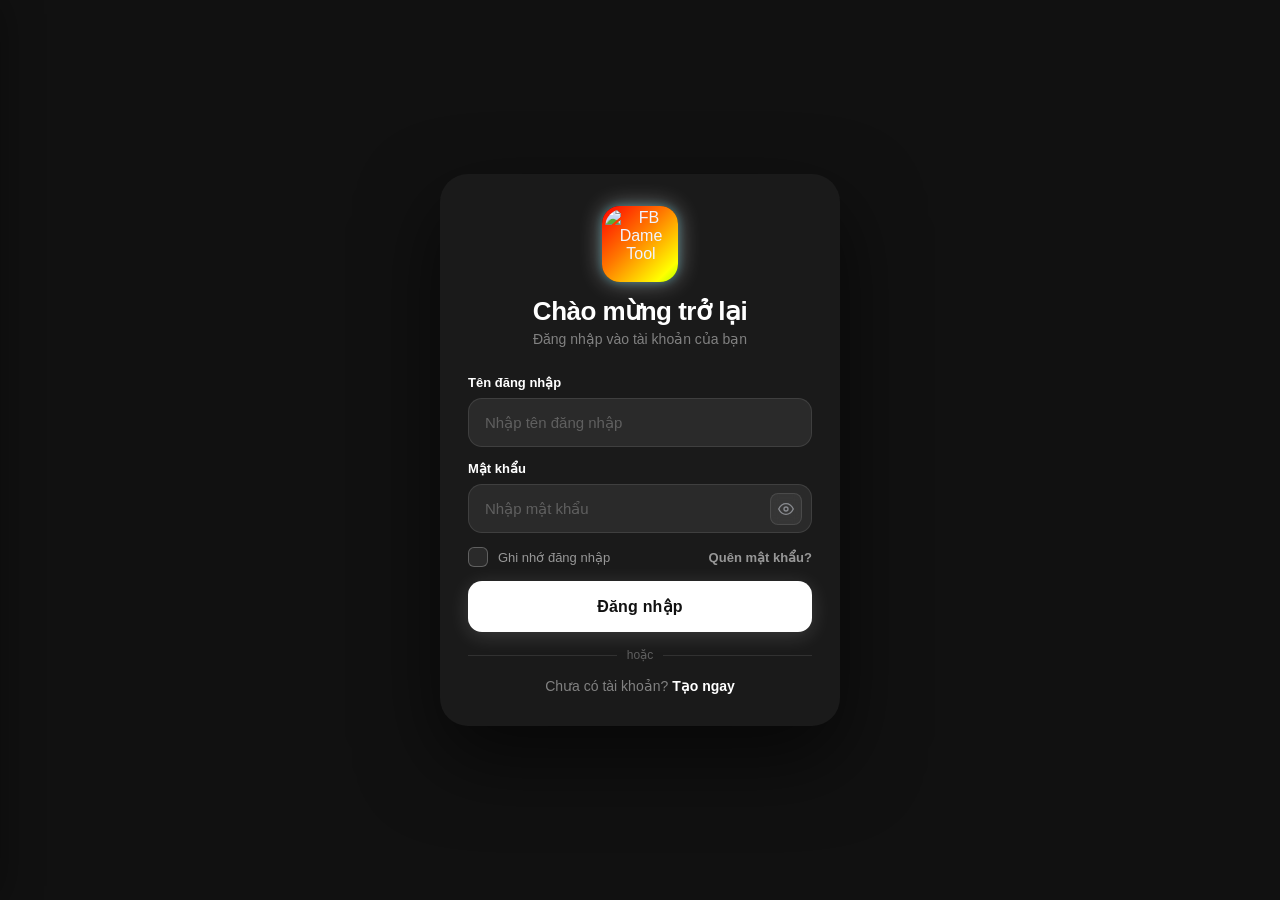
==== static/index.html @ 8d00e2e2 "Add files via upload" ====
<!DOCTYPE html>
<html lang="vi" data-theme="dark">
<head>
<meta charset="UTF-8">
<meta name="viewport" content="width=device-width, initial-scale=1.0, maximum-scale=5.0, user-scalable=yes">
<title>FB Dame Tool — Dịch Vụ Báo Cáo Facebook Tự Động 24/7</title>
<meta property="og:type" content="website">
<meta property="og:site_name" content="Dzi Meo Meo · IT Automation">
<meta property="og:title" content="FB Dame Tool — Dịch Vụ Báo Cáo Facebook Tự Động 24/7">
<meta property="og:description" content="⚡ Hệ thống báo cáo Facebook tự động 24/7 · Cung cấp máy ảo Windows, PC ảo, Phone ảo để dame tự động · Tốc độ cao, ổn định · Dev: Nguyễn Hoàng Khánh Nam (Dzi Meo Meo) · 2026">
<meta property="og:image" content="https://i.imgur.com/1qYFul7.jpeg">
<meta property="og:image:width" content="1200">
<meta property="og:image:height" content="630">
<meta property="og:url" content="https://dzimeomeo.onrender.com">
<meta name="twitter:card" content="summary_large_image">
<meta name="twitter:title" content="FB Dame Tool — Dịch Vụ Báo Cáo Facebook Tự Động 24/7">
<meta name="twitter:description" content="⚡ Báo cáo Facebook tự động 24/7 · Máy ảo Windows, PC ảo, Phone ảo · Dev: Dzi Meo Meo · 2026">
<meta name="twitter:image" content="https://i.imgur.com/1qYFul7.jpeg">
<meta name="description" content="⚡ Hệ thống báo cáo Facebook tự động 24/7 · Cung cấp máy ảo Windows, PC ảo, Phone ảo để dame tự động · Tốc độ cao, ổn định · Dev: Nguyễn Hoàng Khánh Nam (Dzi Meo Meo) · 2026">
<meta name="keywords" content="FB Dame Tool, báo cáo Facebook, dame acc, tool dame, Dzi Meo Meo, máy ảo Windows, PC ảo, phone ảo, VPS dame Facebook">
<meta name="author" content="Nguyễn Hoàng Khánh Nam (Dzi Meo Meo)">
<link rel="icon" href="https://i.imgur.com/1qYFul7.jpeg" type="image/jpeg">
<link rel="stylesheet" href="/static/style.css?v=18">
<script>
// Anti-flash: ẩn auth ngay nếu có token
(function(){
  var rm = localStorage.getItem('zct_remember')==='1';
  var tok = rm ? localStorage.getItem('zct_token') : sessionStorage.getItem('zct_token');
  if(tok){
    document.addEventListener('DOMContentLoaded',function(){
      var a=document.getElementById('auth-screen');
      if(a) a.style.display='none';
    });
  }
})();
</script>
</head>
<body>
<audio id="bg-music" loop>
  <source src="/static/nhac.mp3" type="audio/mpeg">
</audio>
<div class="bg-orbs"><div class="orb orb1"></div><div class="orb orb2"></div><div class="orb orb3"></div></div>

<!-- ═══════════════════════════════════════════════════════
     AUTH SCREEN
════════════════════════════════════════════════════════ -->
<div id="auth-screen">
  <div class="auth-card-new">

    <!-- ── LOGO ── -->
    <div style="text-align:center;margin-bottom:28px">
      <div class="rainbow-logo-wrap" style="display:inline-block;margin-bottom:14px">
        <img src="https://i.imgur.com/vIkYA9e.jpeg" class="rainbow-logo-img" alt="FB Dame Tool" style="width:72px;height:72px;border-radius:18px;object-fit:cover">
      </div>
      <div id="auth-title-login" style="font-size:26px;font-weight:800;color:#fff;letter-spacing:-.5px">Chào mừng trở lại</div>
      <div id="auth-title-register" style="font-size:26px;font-weight:800;color:#fff;letter-spacing:-.5px;display:none">Tạo tài khoản</div>
      <div id="auth-sub-login" style="font-size:14px;color:rgba(255,255,255,.45);margin-top:4px">Đăng nhập vào tài khoản của bạn</div>
      <div id="auth-sub-register" style="font-size:14px;color:rgba(255,255,255,.45);margin-top:4px;display:none">Điền thông tin để đăng ký</div>
    </div>
    <!-- tabs ẩn, giữ để switchAuthTab không lỗi -->
    <div style="display:none">
      <div id="tab-login-btn"></div>
      <div id="tab-reg-btn"></div>
    </div>

    <!-- ══ LOGIN FORM ══ -->
    <div id="auth-login-form" style="display:flex;flex-direction:column;gap:14px">
      <!-- Username -->
      <div>
        <div class="auth-field-label-new">Tên đăng nhập</div>
        <input class="auth-input-new" id="login-user" type="text" placeholder="Nhập tên đăng nhập" autocomplete="username"
          onkeydown="if(event.key==='Enter'){document.getElementById('login-pass').focus()}">
      </div>
      <!-- Password -->
      <div>
        <div class="auth-field-label-new">Mật khẩu</div>
        <div style="position:relative">
          <input class="auth-input-new" id="login-pass" type="password" placeholder="Nhập mật khẩu" autocomplete="current-password"
            style="padding-right:48px"
            onkeydown="if(event.key==='Enter')doLogin()">
          <button type="button" class="pw-eye-btn" onclick="togglePw('login-pass',this)" title="Hiện/ẩn mật khẩu" aria-label="Hiện/ẩn mật khẩu">
            <svg class="eye-icon" viewBox="0 0 24 24" fill="none" stroke="currentColor" stroke-width="2" stroke-linecap="round" stroke-linejoin="round"><path d="M1 12s4-8 11-8 11 8 11 8-4 8-11 8-11-8-11-8z"/><circle cx="12" cy="12" r="3"/></svg>
            <svg class="eye-off-icon" viewBox="0 0 24 24" fill="none" stroke="currentColor" stroke-width="2" stroke-linecap="round" stroke-linejoin="round" style="display:none"><path d="M17.94 17.94A10.07 10.07 0 0 1 12 20c-7 0-11-8-11-8a18.45 18.45 0 0 1 5.06-5.94"/><path d="M9.9 4.24A9.12 9.12 0 0 1 12 4c7 0 11 8 11 8a18.5 18.5 0 0 1-2.16 3.19"/><line x1="1" y1="1" x2="23" y2="23"/></svg>
          </button>
        </div>
      </div>
      <!-- Remember + Forgot -->
      <div style="display:flex;align-items:center;justify-content:space-between">
        <div class="remember-row" id="remember-row" onclick="toggleRemember()" style="user-select:none;margin:0">
          <div class="remember-check-new" id="remember-check"></div>
          <span style="font-size:13px;color:rgba(255,255,255,.55)">Ghi nhớ đăng nhập</span>
        </div>
        <span onclick="openForgotModal()" style="font-size:13px;font-weight:700;color:rgba(255,255,255,.55);cursor:pointer">Quên mật khẩu?</span>
      </div>
      <!-- Error -->
      <div class="auth-err" id="login-err"></div>

      <!-- Login button -->
      <button class="auth-btn-new" id="login-btn" type="button" onclick="doLogin()">Đăng nhập</button>
      <!-- Divider -->
      <div style="display:flex;align-items:center;gap:10px;margin:2px 0">
        <div style="flex:1;height:1px;background:rgba(255,255,255,.1)"></div>
        <div style="font-size:12px;color:rgba(255,255,255,.3)">hoặc</div>
        <div style="flex:1;height:1px;background:rgba(255,255,255,.1)"></div>
      </div>
      <!-- Switch to register -->
      <div style="text-align:center;font-size:14px;color:rgba(255,255,255,.45)">
        Chưa có tài khoản? <span onclick="switchAuthTab('register')" style="color:#fff;font-weight:700;cursor:pointer">Tạo ngay</span>
      </div>
    </div>

    <!-- ══ REGISTER FORM ══ -->
    <div id="auth-register-form" style="display:none;flex-direction:column;gap:14px">
      <div>
        <div class="auth-field-label-new">Tên đăng nhập</div>
        <input class="auth-input-new" id="reg-user" type="text" placeholder="Tối thiểu 6 ký tự" autocomplete="username">
      </div>
      <div>
        <div class="auth-field-label-new">Mật khẩu</div>
        <input class="auth-input-new" id="reg-pass" type="password" placeholder="Tối thiểu 6 ký tự" autocomplete="new-password">
      </div>
      <div>
        <div class="auth-field-label-new">Gmail</div>
        <input class="auth-input-new" id="reg-email" type="email" placeholder="example@gmail.com" onkeydown="if(event.key==='Enter')doRegisterSendOtp()">
      </div>
      <!-- CAPTCHA -->
      <div>

      </div>
      <div class="auth-err" id="reg-err"></div>
      <!-- Step 1 -->
      <div id="reg-step1">
        <button class="auth-btn-new" id="reg-btn" onclick="doRegisterSendOtp()">Gửi mã OTP xác minh</button>
      </div>
      <!-- Step 2: OTP -->
      <div id="reg-step2" style="display:none;flex-direction:column;gap:10px">
        <p style="font-size:12px;color:rgba(255,255,255,.45);text-align:center;margin:0">📨 Mã OTP đã gửi về Gmail của bạn</p>
        <div class="otp-timer" id="reg-otp-timer-wrap">
          ⏱ Còn lại: <span class="otp-timer-val" id="reg-otp-timer-val">5:00</span>
          <span class="otp-timer-bar"><span class="otp-timer-fill" id="reg-otp-bar-fill" style="width:100%"></span></span>
        </div>
        <input class="auth-input-new" id="reg-otp" type="text" maxlength="6" placeholder="Nhập OTP 6 số" style="letter-spacing:8px;font-size:20px;text-align:center">
        <button class="auth-btn-new" id="reg-otp-btn" onclick="doRegisterVerify()">✅ Xác minh & Đăng ký</button>
        <div style="text-align:center">
          <span onclick="doRegisterSendOtp()" style="color:rgba(255,255,255,.5);font-size:12px;cursor:pointer">🔄 Gửi lại OTP</span>
        </div>
      </div>
      <!-- Switch to login -->
      <div style="display:flex;align-items:center;gap:10px;margin:2px 0">
        <div style="flex:1;height:1px;background:rgba(255,255,255,.1)"></div>
        <div style="font-size:12px;color:rgba(255,255,255,.3)">hoặc</div>
        <div style="flex:1;height:1px;background:rgba(255,255,255,.1)"></div>
      </div>
      <div style="text-align:center;font-size:14px;color:rgba(255,255,255,.45)">
        Đã có tài khoản? <span onclick="switchAuthTab('login')" style="color:#fff;font-weight:700;cursor:pointer">Đăng nhập</span>
      </div>
    </div>

  </div>
</div>

<!-- ═══════════════════════════════════════════════════════
     WELCOME SCREEN (shown after login)
════════════════════════════════════════════════════════ -->
<!-- SIDEBAR OVERLAY -->
<div id="sidebar-overlay" onclick="closeMenu()"></div>

<!-- SIDEBAR PANEL -->
<div id="main-sidebar">
  <div class="sb-header">
    <div class="sb-logo">
      <span class="sb-logo-img"><img src="https://i.imgur.com/1qYFul7.jpeg" class="sb-logo-circle" alt="logo"></span>
      <span class="sb-logo-text">FB DAME TOOL</span>
    </div>
    <div class="sb-close" onclick="closeMenu()">✕</div>
  </div>

  <div class="sb-user">
    <div class="sb-user-avatar" id="sb-avatar-el">👤</div>
    <div>
      <div class="sb-user-name" id="sb-name-el">...</div>
      <div class="sb-user-role" id="sb-role-el">Thành viên</div>
      <div style="font-size:11px;color:var(--green);font-weight:700;margin-top:2px" id="sb-balance-el">💰 0đ</div>
    </div>
  </div>

  <div class="sb-item active" id="sb-home-item" onclick="goHome();closeMenu()">
    <span class="sb-item-icon ic-blue"><svg viewBox="0 0 24 24" fill="none" stroke="#4f9eff" stroke-width="2" stroke-linecap="round" stroke-linejoin="round"><path d="M3 9l9-7 9 7v11a2 2 0 0 1-2 2H5a2 2 0 0 1-2-2z"/><polyline points="9 22 9 12 15 12 15 22"/></svg></span>
    Trang chủ
  </div>
  <div class="sb-divider"></div>
  <div class="sb-section-label">Tính năng</div>
  <div class="sb-item" onclick="openIntroModal();closeMenu()">
    <span class="sb-item-icon ic-blue"><svg viewBox="0 0 24 24" fill="none" stroke="#4f9eff" stroke-width="2" stroke-linecap="round" stroke-linejoin="round"><circle cx="12" cy="12" r="10"/><path d="M12 8v4l3 3"/><path d="M9.1 3.4C10 3.1 11 3 12 3"/></svg></span>
    Giới thiệu &amp; Chức năng
  </div>
  <div class="sb-item" onclick="openServerListModal();closeMenu()">
    <span class="sb-item-icon ic-purple"><svg viewBox="0 0 24 24" fill="none" stroke="#a855f7" stroke-width="2" stroke-linecap="round" stroke-linejoin="round"><rect x="2" y="3" width="20" height="14" rx="2"/><path d="M8 21h8M12 17v4"/></svg></span>
    Danh sách máy chủ
  </div>
  <div class="sb-item" id="sb-dep-hist-item" onclick="openDepositHistoryModal();closeMenu()">
    <span class="sb-item-icon ic-green"><svg viewBox="0 0 24 24" fill="none" stroke="#00c882" stroke-width="2" stroke-linecap="round" stroke-linejoin="round"><path d="M12 8v4l3 3"/><circle cx="12" cy="12" r="9"/></svg></span>
    Lịch sử nạp
  </div>
  <div class="sb-item" id="sb-pur-hist-item" onclick="openPurchaseHistoryModal();closeMenu()">
    <span class="sb-item-icon ic-purple"><svg viewBox="0 0 24 24" fill="none" stroke="#a855f7" stroke-width="2" stroke-linecap="round" stroke-linejoin="round"><path d="M6 2L3 6v14a2 2 0 002 2h14a2 2 0 002-2V6l-3-4z"/><line x1="3" y1="6" x2="21" y2="6"/><path d="M16 10a4 4 0 01-8 0"/></svg></span>
    Lịch sử mua hàng
  </div>
  <div class="sb-divider"></div>
  <div class="sb-section-label">Tài khoản</div>
  <div class="sb-item" id="sb-account-item" onclick="openAccountInfo();closeMenu()">
    <span class="sb-item-icon ic-blue"><svg viewBox="0 0 24 24" fill="none" stroke="#4f9eff" stroke-width="2" stroke-linecap="round" stroke-linejoin="round"><path d="M20 21v-2a4 4 0 0 0-4-4H8a4 4 0 0 0-4 4v2"/><circle cx="12" cy="7" r="4"/></svg></span>
    Thông tin tài khoản
  </div>
  <div class="sb-item" id="sb-deposit-item" onclick="openDepositModal();closeMenu()">
    <span class="sb-item-icon ic-green"><svg viewBox="0 0 24 24" fill="none" stroke="#00c882" stroke-width="2" stroke-linecap="round" stroke-linejoin="round"><rect x="1" y="4" width="22" height="16" rx="2" ry="2"/><line x1="1" y1="10" x2="23" y2="10"/></svg></span>
    Nạp tiền
  </div>
  <div class="sb-item" id="sb-vps-shop-item" onclick="openVpsShop();closeMenu()">
    <span class="sb-item-icon ic-purple"><svg viewBox="0 0 24 24" fill="none" stroke="#a855f7" stroke-width="2" stroke-linecap="round" stroke-linejoin="round"><path d="M6 2L3 6v14a2 2 0 002 2h14a2 2 0 002-2V6l-3-4z"/><line x1="3" y1="6" x2="21" y2="6"/><path d="M16 10a4 4 0 01-8 0"/></svg></span>
    📱 Mua Máy ảo
  </div>
  <div class="sb-item" id="sb-my-vps-item" onclick="openMyVps();closeMenu()">
    <span class="sb-item-icon ic-cyan"><svg viewBox="0 0 24 24" fill="none" stroke="#00d4ff" stroke-width="2" stroke-linecap="round" stroke-linejoin="round"><rect x="2" y="3" width="20" height="14" rx="2"/><path d="M8 21h8M12 17v4"/><circle cx="12" cy="10" r="2"/></svg></span>
    📱 Máy ảo của tôi
  </div>
  <div class="sb-item" onclick="openPostsFeed();closeMenu()">
    <span class="sb-item-icon ic-pink"><svg viewBox="0 0 24 24" fill="none" stroke="#ff50a0" stroke-width="2" stroke-linecap="round" stroke-linejoin="round"><path d="M21 15a2 2 0 0 1-2 2H7l-4 4V5a2 2 0 0 1 2-2h14a2 2 0 0 1 2 2z"/></svg></span>
    📝 Bài đăng
    <span class="sb-item-tag new">NEW</span>
  </div>
  <div class="sb-item" onclick="openTopNapModal();closeMenu()">
    <span class="sb-item-icon ic-yellow"><svg viewBox="0 0 24 24" fill="none" stroke="#ffc800" stroke-width="2" stroke-linecap="round" stroke-linejoin="round"><path d="M12 2l3.09 6.26L22 9.27l-5 4.87 1.18 6.88L12 17.77l-6.18 3.25L7 14.14 2 9.27l6.91-1.01L12 2z"/></svg></span>
    🏆 Bảng xếp hạng nạp
  </div>
  <!-- ADMIN SECTION - chỉ hiển thị cho admin -->
  <div id="sb-admin-section" style="display:none">
    <div class="sb-divider"></div>
    <div class="sb-section-label" style="color:#ff8c00;display:flex;align-items:center;gap:5px"><span>👑</span> Quản trị Admin</div>
    <div class="sb-item" id="sb-admin-hotdeal-item" onclick="openAdminHotDealModal();closeMenu()" style="background:linear-gradient(135deg,rgba(255,100,0,.06),transparent);border-left:2px solid rgba(255,100,0,.4)">
      <span class="sb-item-icon" style="background:rgba(255,100,0,.15)"><svg viewBox="0 0 24 24" fill="none" stroke="#ff6d00" stroke-width="2" stroke-linecap="round" stroke-linejoin="round"><path d="M20 7H4a2 2 0 0 0-2 2v6a2 2 0 0 0 2 2h16a2 2 0 0 0 2-2V9a2 2 0 0 0-2-2z"/><path d="M16 21V5a2 2 0 0 0-2-2h-4a2 2 0 0 0-2 2v16"/></svg></span>
      🔥 Tạo Hot Deal
    </div>
    <div class="sb-item" id="sb-admin-notif-item" onclick="openAdminNotifModal();closeMenu()" style="background:linear-gradient(135deg,rgba(255,152,0,.06),transparent);border-left:2px solid rgba(255,152,0,.4)">
      <span class="sb-item-icon" style="background:rgba(255,152,0,.15)"><svg viewBox="0 0 24 24" fill="none" stroke="#ff9800" stroke-width="2" stroke-linecap="round" stroke-linejoin="round"><path d="M18 8A6 6 0 0 0 6 8c0 7-3 9-3 9h18s-3-2-3-9"/><path d="M13.73 21a2 2 0 0 1-3.46 0"/></svg></span>
      📢 Tạo thông báo
    </div>
  </div>
  <div class="sb-divider"></div>
  <div class="sb-section-label">Khác</div>
  <div class="sb-item" onclick="openModal('admin-modal');closeMenu()">
    <span class="sb-item-icon ic-orange"><svg viewBox="0 0 24 24" fill="none" stroke="#ff9632" stroke-width="2" stroke-linecap="round" stroke-linejoin="round"><path d="M20 21v-2a4 4 0 0 0-4-4H8a4 4 0 0 0-4 4v2"/><circle cx="12" cy="7" r="4"/></svg></span>
    Thông tin Admin
  </div>
  <div class="sb-item" onclick="openModal('guide-modal');closeMenu()">
    <span class="sb-item-icon ic-green"><svg viewBox="0 0 24 24" fill="none" stroke="#00c882" stroke-width="2" stroke-linecap="round" stroke-linejoin="round"><path d="M4 19.5A2.5 2.5 0 0 1 6.5 17H20"/><path d="M6.5 2H20v20H6.5A2.5 2.5 0 0 1 4 19.5v-15A2.5 2.5 0 0 1 6.5 2z"/></svg></span>
    Hướng dẫn
  </div>
  <div class="sb-item" id="mgmt-menu-item" style="display:none" onclick="openMgmt();closeMenu()">
    <span class="sb-item-icon ic-yellow"><svg viewBox="0 0 24 24" fill="none" stroke="#ffc800" stroke-width="2" stroke-linecap="round" stroke-linejoin="round"><path d="M17 21v-2a4 4 0 0 0-4-4H5a4 4 0 0 0-4 4v2"/><circle cx="9" cy="7" r="4"/><path d="M23 21v-2a4 4 0 0 0-3-3.87"/><path d="M16 3.13a4 4 0 0 1 0 7.75"/></svg></span>
    Admin Panel
  </div>

  <div class="sb-divider"></div>
  <div class="sb-section-label">Cài đặt</div>
  <div class="sb-toggle-row" onclick="toggleTheme()">
    <div class="sb-toggle-label">
      <span class="sb-toggle-icon ic-cyan"><svg viewBox="0 0 24 24" fill="none" stroke="#00d4ff" stroke-width="2" stroke-linecap="round" stroke-linejoin="round"><path d="M21 12.79A9 9 0 1 1 11.21 3 7 7 0 0 0 21 12.79z"/></svg></span>
      <span id="theme-label">Chế độ tối</span>
    </div>
    <div class="toggle-switch on" id="theme-toggle"><div class="toggle-knob"></div></div>
  </div>
  <div class="sb-toggle-row" onclick="toggleMusic()">
    <div class="sb-toggle-label">
      <span class="sb-toggle-icon ic-pink"><svg viewBox="0 0 24 24" fill="none" stroke="#ff50a0" stroke-width="2" stroke-linecap="round" stroke-linejoin="round"><path d="M9 18V5l12-2v13"/><circle cx="6" cy="18" r="3"/><circle cx="18" cy="16" r="3"/></svg></span>
      Nhạc nền
    </div>
    <div class="toggle-switch" id="music-toggle"><div class="toggle-knob"></div></div>
  </div>
  <div class="sb-toggle-row" onclick="toggleSfx()">
    <div class="sb-toggle-label">
      <span class="sb-toggle-icon ic-green"><svg viewBox="0 0 24 24" fill="none" stroke="#00c882" stroke-width="2" stroke-linecap="round" stroke-linejoin="round"><polygon points="11 5 6 9 2 9 2 15 6 15 11 19 11 5"/><path d="M15.54 8.46a5 5 0 0 1 0 7.07"/><path d="M19.07 4.93a10 10 0 0 1 0 14.14"/></svg></span>
      Âm thanh
    </div>
    <div class="toggle-switch on" id="sfx-toggle"><div class="toggle-knob"></div></div>
  </div>

  <div class="sb-footer">
    <div class="sb-logout" onclick="doLogout()">
      <span class="sb-toggle-icon ic-red" style="background:rgba(255,80,80,.15)"><svg viewBox="0 0 24 24" fill="none" stroke="#ff5050" stroke-width="2" stroke-linecap="round" stroke-linejoin="round"><path d="M9 21H5a2 2 0 0 1-2-2V5a2 2 0 0 1 2-2h4"/><polyline points="16 17 21 12 16 7"/><line x1="21" y1="12" x2="9" y2="12"/></svg></span>
      Đăng xuất
    </div>
  </div>
</div>

<div id="welcome-screen" style="display:none">
  <div class="bg-orbs"><div class="orb orb1"></div><div class="orb orb2"></div><div class="orb orb3"></div></div>

  <!-- TOPBAR WELCOME -->
  <div class="welcome-topbar">
    <div class="welcome-topbar-logo">🐬 FB Dame Tool</div>
    <div class="welcome-topbar-right">
      <div class="welcome-clock" id="clock-welcome">--:--:--</div>
      <div onclick="openInboxPage()" title="Hộp thư" style="width:38px;height:38px;border-radius:11px;border:1px solid rgba(79,158,255,.25);background:rgba(79,158,255,.08);cursor:pointer;display:flex;align-items:center;justify-content:center;position:relative;flex-shrink:0">
        <svg viewBox="0 0 24 24" fill="none" stroke="var(--blue)" stroke-width="2" stroke-linecap="round" stroke-linejoin="round" width="17" height="17"><path d="M4 4h16c1.1 0 2 .9 2 2v12c0 1.1-.9 2-2 2H4c-1.1 0-2-.9-2-2V6c0-1.1.9-2 2-2z"/><polyline points="22,6 12,13 2,6"/></svg>
        <span id="chat-unread-dot-welcome" style="display:none;position:absolute;top:5px;right:5px;width:8px;height:8px;border-radius:50%;background:#ff4d4d;border:1.5px solid var(--bg1)"></span>
      </div>
      <div id="bell-btn" onclick="event.stopPropagation();toggleBellDrop()" title="Thông báo" style="width:38px;height:38px;border-radius:11px;border:1px solid rgba(255,152,0,.25);background:rgba(255,152,0,.08);cursor:pointer;display:flex;align-items:center;justify-content:center;position:relative;flex-shrink:0">
        <svg class="bell-icon" viewBox="0 0 24 24" fill="none" stroke="#ff9800" stroke-width="2" stroke-linecap="round" stroke-linejoin="round" width="17" height="17"><path d="M18 8A6 6 0 0 0 6 8c0 7-3 9-3 9h18s-3-2-3-9"/><path d="M13.73 21a2 2 0 0 1-3.46 0"/></svg>
        <span id="bell-badge" style="display:none;position:absolute;top:4px;right:4px;min-width:16px;height:16px;border-radius:8px;background:#ff4d4d;border:1.5px solid var(--bg1);font-size:9px;font-weight:800;color:#fff;display:flex;align-items:center;justify-content:center;padding:0 3px"></span>
      </div>
      <div class="hamburger-btn" onclick="toggleMenu()">
        <span></span><span></span><span></span>
      </div>
    </div>
  </div>

  <div class="welcome-wrap">

    <!-- HERO -->
    <div class="welcome-hero" style="padding-top:24px">
      <div class="welcome-hero-badge">🐬 &nbsp;FB DAME TOOL</div>
      <div class="welcome-title">Chào mừng trở lại! 👋</div>
      <div class="welcome-sub">Công cụ dame acc Facebook tự động — báo cáo liên tục, chạy trên máy chủ ảo 24/7, không cần giữ máy bật.</div>
    </div>

    <!-- ADMIN INFO -->
    <div class="admin-hero-card">
      <div class="admin-hero-avatar">🧑‍💻</div>
      <div class="admin-hero-info">
        <div class="admin-hero-name">Nguyễn Hoàng Khánh Nam</div>
        <div class="admin-hero-role">Dzi Meo Meo · IT Automation Developer · 2026</div>
        <div class="admin-hero-tags">
          <span class="admin-tag">🎂 30/05/2006</span>
          <span class="admin-tag">📱 Zalo: 0993329535</span>
          <span class="admin-tag">🎵 TikTok: @hkhanhnam206</span>
          <span class="admin-tag">💼 Bot Dev</span>
        </div>
      </div>
    </div>

    <div class="welcome-divider"></div>

    <!-- FEATURES -->
    <div style="font-size:13px;font-weight:700;color:var(--muted);letter-spacing:1px;text-transform:uppercase;margin-bottom:12px">⚡ Tính năng nổi bật</div>
    <div class="feature-grid">
      <div class="feature-card">
        <div class="feature-icon" style="width:46px;height:46px;border-radius:13px;background:rgba(149,76,255,.2);display:flex;align-items:center;justify-content:center;margin-bottom:12px"><svg width="22" height="22" viewBox="0 0 24 24" fill="none" stroke="#a855f7" stroke-width="2" stroke-linecap="round" stroke-linejoin="round"><rect x="2" y="3" width="20" height="14" rx="2"/><path d="M8 21h8M12 17v4"/></svg></div>
        <div class="feature-title">Máy chủ ảo 24/7</div>
        <div class="feature-desc">Cấu hình lưu vĩnh viễn, chạy liên tục không cần giữ máy tính bật.</div>
      </div>
      <div class="feature-card">
        <div class="feature-icon" style="width:46px;height:46px;border-radius:13px;background:rgba(41,121,255,.2);display:flex;align-items:center;justify-content:center;margin-bottom:12px"><svg width="22" height="22" viewBox="0 0 24 24" fill="none" stroke="#4f9eff" stroke-width="2" stroke-linecap="round" stroke-linejoin="round"><line x1="18" y1="20" x2="18" y2="10"/><line x1="12" y1="20" x2="12" y2="4"/><line x1="6" y1="20" x2="6" y2="14"/></svg></div>
        <div class="feature-title">Theo dõi realtime</div>
        <div class="feature-desc">Xem log, số báo cáo, screenshot tab máy ảo trực tiếp.</div>
      </div>
      <div class="feature-card">
        <div class="feature-icon" style="width:46px;height:46px;border-radius:13px;background:rgba(255,150,50,.2);display:flex;align-items:center;justify-content:center;margin-bottom:12px"><svg width="22" height="22" viewBox="0 0 24 24" fill="none" stroke="#ff9632" stroke-width="2" stroke-linecap="round" stroke-linejoin="round"><path d="M12 22s8-4 8-10V5l-8-3-8 3v7c0 6 8 10 8 10z"/></svg></div>
        <div class="feature-title">Đa dạng cookie</div>
        <div class="feature-desc">Hỗ trợ header string, JSON array, nhiều dòng từ Cookie-Editor.</div>
      </div>
      <div class="feature-card">
        <div class="feature-icon" style="width:46px;height:46px;border-radius:13px;background:rgba(0,200,130,.2);display:flex;align-items:center;justify-content:center;margin-bottom:12px"><svg width="22" height="22" viewBox="0 0 24 24" fill="none" stroke="#00c882" stroke-width="2" stroke-linecap="round" stroke-linejoin="round"><polygon points="13 2 3 14 12 14 11 22 21 10 12 10 13 2"/></svg></div>
        <div class="feature-title">Nhiều tốc độ</div>
        <div class="feature-desc">Chọn nhanh/trung bình/chậm tùy nhu cầu và sức khoẻ cookie.</div>
      </div>
    </div>

    <!-- HOT DEAL CAROUSEL -->
    <div id="hot-deal-carousel-wrap" style="margin-bottom:18px;display:none"></div>

    <div class="welcome-divider"></div>

    <!-- ACTIONS -->
    <div style="font-size:13px;font-weight:700;color:var(--muted);letter-spacing:1px;text-transform:uppercase;margin-bottom:14px">🚀 Bắt đầu ngay</div>
    <div class="welcome-actions">
      <button class="welcome-action-btn primary full" onclick="welcomeCreateServer()">
        <span class="wab-icon" style="display:flex;align-items:center;gap:8px;margin-bottom:8px"><svg width="24" height="24" viewBox="0 0 24 24" fill="none" stroke="rgba(255,255,255,.9)" stroke-width="2.5" stroke-linecap="round"><line x1="12" y1="5" x2="12" y2="19"/><line x1="5" y1="12" x2="19" y2="12"/></svg></span>
        <div class="wab-title">Tạo máy chủ &amp; Chạy ngay</div>
        <div class="wab-desc">Nhập tên → cookie → target → lưu &amp; chạy hoặc chạy sau. Hỗ trợ nhiều máy chủ song song 24/7.</div>
      </button>
      <button class="welcome-action-btn secondary full" onclick="welcomeServerList()">
        <span class="wab-icon" style="display:flex;align-items:center;gap:8px;margin-bottom:8px"><svg width="24" height="24" viewBox="0 0 24 24" fill="none" stroke="#4f9eff" stroke-width="2" stroke-linecap="round"><rect x="2" y="3" width="20" height="14" rx="2"/><path d="M8 21h8M12 17v4"/></svg></span>
        <div class="wab-title">Danh sách máy chủ</div>
        <div class="wab-desc">Xem, quản lý, khởi động lại các máy chủ đã tạo. Theo dõi trạng thái realtime.</div>
      </button>
    </div>

    <!-- COPYRIGHT -->
    <div style="text-align:center;margin-top:32px;padding:20px 0 8px;border-top:1px solid rgba(255,255,255,.06)">
      <div style="font-size:11px;color:rgba(255,255,255,.25);line-height:1.8;letter-spacing:.3px">
        © 2026 · Bản quyền thuộc về<br>
        <span style="color:rgba(79,158,255,.6);font-weight:700">Nguyễn Hoàng Khánh Nam · Dzi Meo Meo</span><br>
        <span style="opacity:.6">IT Automation Developer · FB Dame Tool</span>
      </div>
    </div>
  </div>
</div>

<!-- FORGOT PASSWORD MODAL -->
<div class="modal-overlay" id="forgot-modal" onclick="if(event.target===this)closeModal('forgot-modal')">
  <div class="modal-box" style="max-width:380px">
    <div class="modal-title">🔑 Quên mật khẩu</div>

    <!-- STEP 1: Nhập email -->
    <div id="forgot-step1">
      <div class="field-group">
        <div class="field-label">Gmail đã đăng ký</div>
        <input class="field-input" id="forgot-email" type="email" placeholder="example@gmail.com">
      </div>
      <div class="auth-err" id="forgot-err1"></div>
      <button class="auth-btn" id="forgot-btn1" onclick="doForgotSend()">📧 Gửi mã OTP</button>
    </div>

    <!-- STEP 2: Nhập OTP -->
    <div id="forgot-step2" style="display:none">
      <p style="font-size:13px;color:var(--muted);text-align:center;margin-bottom:10px">Nhập mã OTP đã gửi về Gmail của bạn</p>
      <div class="otp-timer" id="otp-timer-wrap">
        ⏱ Còn lại: <span class="otp-timer-val" id="otp-timer-val">5:00</span>
        <span class="otp-timer-bar"><span class="otp-timer-fill" id="otp-bar-fill" style="width:100%"></span></span>
      </div>
      <div style="margin-bottom:10px"></div>
      <div class="field-group">
        <div class="field-label">Mã OTP (6 số)</div>
        <input class="field-input" id="forgot-otp" type="text" maxlength="6" placeholder="123456" style="letter-spacing:6px;font-size:20px;text-align:center">
      </div>
      <div class="auth-err" id="forgot-err2"></div>
      <button class="auth-btn" id="forgot-btn2" onclick="doVerifyOtp()">✅ Xác nhận OTP</button>
      <div style="text-align:center;margin-top:8px">
        <span onclick="doForgotSend();startOtpCountdown(300)" style="color:var(--blue);font-size:12px;cursor:pointer">Gửi lại OTP</span>
      </div>
    </div>

    <!-- STEP 3: Đặt MK mới -->
    <div id="forgot-step3" style="display:none">
      <p style="font-size:13px;color:var(--muted);text-align:center;margin-bottom:16px">OTP hợp lệ! Nhập mật khẩu mới</p>
      <div class="field-group">
        <div class="field-label">Mật khẩu mới</div>
        <input class="field-input" id="forgot-newpw" type="password" placeholder="Tối thiểu 6 ký tự">
      </div>
      <div class="field-group">
        <div class="field-label">Xác nhận mật khẩu</div>
        <input class="field-input" id="forgot-confirmpw" type="password" placeholder="Nhập lại mật khẩu mới">
      </div>
      <div class="auth-err" id="forgot-err3"></div>
      <button class="auth-btn" id="forgot-btn3" onclick="doResetPassword()">🔐 Đặt lại mật khẩu</button>
    </div>

    <button class="close-btn" onclick="closeModal('forgot-modal')" style="margin-top:12px">Đóng</button>
  </div>
</div>

<!-- ═══════════════════════════════════════════════════════
     ADMIN MODAL
════════════════════════════════════════════════════════ -->
<div class="modal-overlay" id="admin-modal" onclick="if(event.target===this)closeModal('admin-modal')">
  <div class="modal-box">
    <div class="admin-avatar">🧑‍💻</div>
    <div class="admin-name">Nguyễn Hoàng Khánh Nam</div>
    <div class="admin-title">Dzi Meo Meo · IT Automation Developer · 2026</div>
    <div class="admin-info-row" style="justify-content:center;font-size:15px;font-weight:700;color:var(--blue);letter-spacing:1px" id="admin-clock">⏰ --:--:--</div>
    <div class="admin-info-row">🎂 <span>30/05/2006</span></div>
    <div class="admin-info-row">📱 <span>Zalo: <b>0993329535</b></span></div>
    <div class="admin-info-row">🎵 <span>TikTok: <b>@hkhanhnam206</b></span></div>
    <div class="admin-info-row">💼 <span>Lĩnh vực: <b>IT / Automation / Bot Dev</b></span></div>
    <div class="admin-info-row">✨ <span>Admin: <b>Dzi Meo Meo</b></span></div>
    <button class="close-btn" onclick="closeModal('admin-modal')">✕ Đóng</button>
  </div>
</div>

<!-- INTRO MODAL -->
<div class="modal-overlay" id="intro-modal" onclick="if(event.target===this)closeModal('intro-modal')">
  <div class="modal-box" style="max-width:520px">
    <div style="text-align:center;margin-bottom:18px">
      <div style="font-size:48px">🐬</div>
      <div style="font-size:20px;font-weight:800;color:var(--blue)">FB Dame Tool</div>
      <div style="font-size:12px;color:var(--muted);margin-top:4px">Phát triển bởi Dzi Meo Meo · 2026</div>
    </div>
    <div style="background:var(--glass2);border-radius:14px;padding:14px 16px;margin-bottom:14px;font-size:13px;line-height:1.8">
      🐬 <b>Dame acc Facebook</b> tự động — báo cáo liên tục nhiều loại vi phạm.<br>
      🖥 Chạy trên <b>máy chủ ảo</b> 24/7, không cần giữ máy tính bật.<br>
      📊 Theo dõi trạng thái, xem log realtime, quản lý nhiều phiên.
    </div>
    <div style="font-weight:700;margin-bottom:10px;font-size:13px">⚡ Chọn chức năng:</div>
    <div style="display:flex;flex-direction:column;gap:10px">
      <button class="btn btn-primary" style="padding:14px;font-size:14px;font-weight:700;border-radius:14px" onclick="closeModal('intro-modal');openCreateServerModal()">
        🖥 Tạo máy chủ — Nhập cookie, target & chạy ngay
      </button>
      <button class="btn" style="padding:14px;font-size:14px;font-weight:700;border-radius:14px;background:var(--glass2);border:1px solid var(--border)" onclick="closeModal('intro-modal');openServerListModal()">
        📋 Danh sách máy chủ — Xem & quản lý
      </button>
    </div>
    <button class="close-btn" style="margin-top:16px" onclick="closeModal('intro-modal')">✕ Đóng</button>
  </div>
</div>

<!-- CREATE SERVER MODAL -->
<div class="modal-overlay" id="create-server-modal" onclick="if(event.target===this){if(_svWizardStep===1)closeModal('create-server-modal')}">
  <div class="modal-box" style="max-width:520px;padding:0;overflow:hidden">

    <!-- HEADER -->
    <div style="padding:18px 20px 14px;background:linear-gradient(135deg,rgba(79,158,255,.1),rgba(124,77,255,.1));border-bottom:1px solid var(--border)">
      <div style="display:flex;align-items:center;justify-content:space-between;margin-bottom:10px">
        <div class="modal-title" style="margin:0;font-size:16px">🖥 Tạo máy chủ</div>
        <button onclick="closeModal('create-server-modal')" style="background:none;border:none;color:var(--muted);font-size:18px;cursor:pointer;padding:0">✕</button>
      </div>
      <!-- Step bar -->
      <div style="display:flex;gap:0;border-radius:10px;overflow:hidden;background:var(--glass2)">
        <div id="sv-step-bar-0" style="flex:1;padding:8px 0;text-align:center;font-size:11px;font-weight:700;transition:.3s;background:linear-gradient(135deg,var(--blue2),var(--purple));color:#fff">🖥 Slot</div>
        <div id="sv-step-bar-1" style="flex:1;padding:8px 0;text-align:center;font-size:11px;font-weight:700;transition:.3s;color:var(--muted)">📛 Tên</div>
        <div id="sv-step-bar-2" style="flex:1;padding:8px 0;text-align:center;font-size:11px;font-weight:700;transition:.3s;color:var(--muted)">🍪 Cookie</div>
        <div id="sv-step-bar-3" style="flex:1;padding:8px 0;text-align:center;font-size:11px;font-weight:700;transition:.3s;color:var(--muted)">🎯 Target</div>
      </div>
    </div>

    <div style="padding:20px">

    <!-- ── BƯỚC 0: CHỌN SLOT ── -->
    <div id="sv-step-0">
      <div style="font-size:15px;font-weight:700;margin-bottom:4px">🖥 Chọn máy chủ (slot)</div>
      <div style="font-size:12px;color:var(--muted);margin-bottom:12px;line-height:1.6">
        Chọn slot đã mua để sử dụng cho lần dame này.
      </div>
      <div id="sv-slot-list" style="max-height:260px;overflow-y:auto"></div>
      <div id="sv-err-slot" class="auth-err" style="margin-bottom:8px;display:none"></div>
      <button class="btn btn-primary" id="sv-btn-slot-next" style="width:100%;padding:13px;font-size:14px;margin-top:4px" onclick="svWizardNext(0)">Tiếp theo →</button>
    </div>

    <!-- ── BƯỚC 1: TÊN MÁY CHỦ ── -->
    <div id="sv-step-1" style="display:none">
      <div style="font-size:15px;font-weight:700;margin-bottom:6px">📛 Đặt tên máy chủ</div>
      <div style="font-size:12px;color:var(--muted);margin-bottom:14px;line-height:1.6">
        Tên dùng để phân biệt các máy chủ, không ảnh hưởng chức năng.
      </div>
      <div class="field-label">Tên máy chủ</div>
      <input id="sv-name" class="field-input" placeholder="VD: Dame target ABC, Máy chủ 1..." style="margin-bottom:16px"/>
      <button class="btn btn-primary" style="width:100%;padding:13px;font-size:14px" onclick="svWizardNext(1)">Tiếp theo →</button>
      <button class="btn btn-outline" style="width:100%;padding:10px;font-size:12px;margin-top:8px" onclick="svWizardBack(1)">← Đổi slot</button>
    </div>

    <!-- ── BƯỚC 1: COOKIE ── -->
    <div id="sv-step-2" style="display:none">
      <div style="font-size:13px;font-weight:800;color:var(--blue);margin-bottom:4px">🍪 BƯỚC 2 — NHẬP COOKIE FACEBOOK</div>
      <div style="font-size:11.5px;color:var(--muted);margin-bottom:10px;line-height:1.6">
        Hỗ trợ mọi format: <b>header string</b>, <b>JSON array</b> (Cookie-Editor), nhiều dòng.
      </div>
      <textarea id="sv-cookie" class="field-input" rows="5"
        placeholder="Dán cookie vào đây...&#10;VD: datr=xxx; c_user=yyy; xs=zzz&#10;Hoặc JSON từ extension Cookie-Editor"
        style="resize:vertical;font-family:monospace;font-size:11.5px;line-height:1.6;margin-bottom:8px"
        oninput="svDetectCookieFormat(this.value)"></textarea>
      <div id="sv-cookie-hint" style="font-size:11px;color:var(--muted);margin-bottom:8px;min-height:16px"></div>
      <div style="display:flex;gap:8px;margin-bottom:10px">
        <button class="btn btn-outline" style="padding:6px 14px;font-size:12px;display:flex;align-items:center;gap:6px" onclick="svPasteCookie()"><span class="sb-item-icon ic-blue" style="width:22px;height:22px;border-radius:6px"><svg viewBox="0 0 24 24" fill="none" stroke="#4f9eff" stroke-width="2" stroke-linecap="round" stroke-linejoin="round" width="12" height="12"><path d="M16 4h2a2 2 0 0 1 2 2v14a2 2 0 0 1-2 2H6a2 2 0 0 1-2-2V6a2 2 0 0 1 2-2h2"/><rect x="8" y="2" width="8" height="4" rx="1" ry="1"/></svg></span>Dán</button>
        <button class="btn btn-outline" style="padding:6px 14px;font-size:12px;display:flex;align-items:center;gap:6px" onclick="document.getElementById('sv-cookie').value='';document.getElementById('sv-cookie-hint').textContent=''"><span class="sb-item-icon ic-red" style="width:22px;height:22px;border-radius:6px"><svg viewBox="0 0 24 24" fill="none" stroke="#ff5050" stroke-width="2" stroke-linecap="round" stroke-linejoin="round" width="12" height="12"><polyline points="3 6 5 6 21 6"/><path d="M19 6l-1 14a2 2 0 0 1-2 2H8a2 2 0 0 1-2-2L5 6"/></svg></span>Xóa</button>
      </div>
      <div id="sv-cookie-result" style="display:none;padding:12px 14px;border-radius:12px;font-size:13px;line-height:1.7;margin-bottom:10px"></div>
      <div class="field-label" style="font-size:12px;margin-bottom:6px">🏷️ Tên tab (tuỳ chọn)</div>
      <input id="sv-tab-name" class="field-input" type="text" placeholder="VD: Acc chính, Nick dự phòng..." style="font-size:13px;margin-bottom:14px"/>
      <div id="sv-err1" class="auth-err" style="margin-bottom:8px"></div>
      <button class="btn btn-primary" id="sv-btn-cookie" style="width:100%;padding:13px;font-size:14px;display:flex;align-items:center;justify-content:center;gap:8px" onclick="svWizardCookieVerify()"><span class="sb-item-icon" style="width:26px;height:26px;border-radius:8px;background:rgba(255,255,255,.15)"><svg viewBox="0 0 24 24" fill="none" stroke="#fff" stroke-width="2" stroke-linecap="round" stroke-linejoin="round" width="14" height="14"><polyline points="20 6 9 17 4 12"/></svg></span>Xác nhận Cookie</button>
      <button class="btn btn-outline" style="width:100%;padding:10px;font-size:12px;margin-top:8px" onclick="svWizardBack(2)">← Đổi tên</button>
    </div>

    <!-- ── BƯỚC 2: TARGET ── -->
    <div id="sv-step-3" style="display:none">
      <!-- Acc confirmed -->
      <div id="sv-acc-confirmed" style="display:flex;align-items:center;gap:12px;padding:10px 14px;border-radius:12px;background:rgba(0,230,118,.08);border:1px solid rgba(0,230,118,.25);margin-bottom:14px">
        <div style="font-size:26px">🍪</div>
        <div>
          <div style="font-size:13px;font-weight:700;color:var(--green)" id="sv-acc-name-show">—</div>
          <div style="font-size:11px;color:var(--green)">✅ Cookie hợp lệ</div>
        </div>
        <button onclick="svWizardBack(2)" style="margin-left:auto;background:none;border:none;color:var(--muted);cursor:pointer;font-size:16px" title="Đổi cookie">✏️</button>
      </div>
      <div style="font-size:13px;font-weight:800;color:var(--blue);margin-bottom:8px">🎯 BƯỚC 3 — NHẬP LINK TARGET</div>
      <input id="sv-target" class="field-input" type="text" placeholder="https://www.facebook.com/username hoặc UID..." style="margin-bottom:10px">
      <div class="field-label" style="font-size:12px;margin-bottom:6px">👤 Tên nạn nhân (tuỳ chọn)</div>
      <input id="sv-victim-name" class="field-input" type="text" placeholder="VD: Nguyễn Văn A..." style="font-size:13px;margin-bottom:14px"/>
      <div id="sv-err2" class="auth-err" style="margin-bottom:8px"></div>
      <button class="btn btn-primary" style="width:100%;padding:13px;font-size:14px;display:flex;align-items:center;justify-content:center;gap:8px" onclick="svWizardTargetConfirm()"><span class="sb-item-icon" style="width:26px;height:26px;border-radius:8px;background:rgba(255,255,255,.15)"><svg viewBox="0 0 24 24" fill="none" stroke="#fff" stroke-width="2" stroke-linecap="round" stroke-linejoin="round" width="14" height="14"><circle cx="11" cy="11" r="8"/><line x1="21" y1="21" x2="16.65" y2="16.65"/></svg></span>Xác nhận Target →</button>
      <button class="btn btn-outline" style="width:100%;padding:10px;font-size:12px;margin-top:8px" onclick="svWizardBack(3)">← Đổi cookie</button>
    </div>

    <!-- ── BƯỚC 3: XÁC NHẬN & CHẠY ── -->
    <div id="sv-step-4" style="display:none">
      <div style="background:var(--glass2);border-radius:14px;padding:14px;margin-bottom:16px">
        <div style="font-size:13px;font-weight:700;color:var(--blue);margin-bottom:10px">📋 Tóm tắt cấu hình</div>
        <div style="display:flex;flex-direction:column;gap:8px;font-size:12px">
          <div style="display:flex;justify-content:space-between"><span style="color:var(--muted)">🖥 Slot</span><span id="sv-sum-slot" style="font-weight:700;color:var(--blue)">—</span></div>
          <div style="display:flex;justify-content:space-between"><span style="color:var(--muted)">📛 Tên</span><span id="sv-sum-name" style="font-weight:700;color:var(--text)">—</span></div>
          <div style="display:flex;justify-content:space-between"><span style="color:var(--muted)">🍪 Cookie acc</span><span id="sv-sum-acc" style="font-weight:700;color:var(--green)">—</span></div>
          <div style="height:1px;background:var(--border)"></div>
          <div style="display:flex;justify-content:space-between"><span style="color:var(--muted)">👤 Nạn nhân</span><span id="sv-sum-victim" style="font-weight:700;color:var(--red)">—</span></div>
          <div style="display:flex;justify-content:space-between"><span style="color:var(--muted)">🔗 Target</span><span id="sv-sum-target" style="font-family:monospace;font-size:10px;color:var(--muted);word-break:break-all;max-width:60%;text-align:right">—</span></div>
          <div style="height:1px;background:var(--border)"></div>
          <div style="display:flex;justify-content:space-between;align-items:center">
            <span style="color:var(--muted)">🚀 Tốc độ</span>
            <select id="sv-speed" class="field-input" style="width:auto;padding:4px 10px;font-size:12px">
              <option value="fast">🏎 Nhanh</option>
              <option value="normal" selected>⚡ Trung bình</option>
              <option value="slow">🐢 Chậm (an toàn)</option>
            </select>
          </div>
        </div>
      </div>
      <div id="sv-err3" class="auth-err" style="margin-bottom:10px"></div>
      <button class="btn btn-primary" id="sv-btn-start" style="width:100%;padding:14px;font-size:15px;margin-bottom:8px;display:flex;align-items:center;justify-content:center;gap:8px" onclick="svWizardStartAndSave()"><span class="sb-item-icon" style="width:28px;height:28px;border-radius:8px;background:rgba(255,255,255,.15)"><svg viewBox="0 0 24 24" fill="none" stroke="#fff" stroke-width="2" stroke-linecap="round" stroke-linejoin="round" width="15" height="15"><polygon points="5 3 19 12 5 21 5 3"/></svg></span>Lưu & Chạy ngay</button>
      <button class="btn" style="width:100%;padding:12px;font-size:13px;background:var(--glass2);border:1px solid var(--border);color:var(--muted)" onclick="svWizardSaveOnly()">💾 Chỉ lưu (chạy sau)</button>
      <button class="btn btn-outline" style="width:100%;padding:10px;font-size:12px;margin-top:6px" onclick="svWizardBack(4)">← Đổi target</button>
    </div>

    </div><!-- end padding -->
  </div>
</div>

<!-- SERVER LIST MODAL - SWIPE CARDS -->
<div class="modal-overlay" id="server-list-modal" onclick="if(event.target===this)closeModal('server-list-modal')">
  <div class="modal-box" style="max-width:98vw;width:98vw;padding-bottom:8px;padding-left:10px;padding-right:10px">
    <div style="display:flex;align-items:center;justify-content:space-between;margin-bottom:16px">
      <div class="modal-title" style="margin:0">📱 Máy ảo của bạn</div>
      <button onclick="openCreateServerModal()" style="display:flex;align-items:center;gap:6px;padding:7px 14px;font-size:12px;font-weight:800;background:linear-gradient(135deg,#4f9eff,#7c4dff);color:#fff;border:none;border-radius:20px;cursor:pointer;box-shadow:0 3px 12px rgba(79,158,255,.4);white-space:nowrap;letter-spacing:.3px">
        <svg viewBox="0 0 24 24" fill="none" stroke="#fff" stroke-width="2.5" width="13" height="13"><line x1="12" y1="5" x2="12" y2="19"/><line x1="5" y1="12" x2="19" y2="12"/></svg>
        Tạo mới
      </button>
    </div>
    <div id="server-list-body" style="min-height:80px;overflow-x:hidden;overflow-y:visible;padding:4px 0;margin:0 -10px;padding:4px 10px">
      <div style="text-align:center;color:var(--muted);padding:24px">⏳ Đang tải...</div>
    </div>
    <button class="close-btn" style="margin-top:10px" onclick="closeModal('server-list-modal')">✕ Đóng</button>
  </div>
</div>

<!-- GUIDE MODAL -->
<div class="modal-overlay" id="guide-modal" onclick="if(event.target===this)closeModal('guide-modal')">
  <div class="modal-box" style="max-width:580px">
    <div class="modal-title">📖 Hướng dẫn sử dụng FB Dame Tool</div>

    <div class="guide-section-title">🚀 Cách sử dụng</div>

    <div class="guide-step">
      <div class="step-num">1</div>
      <div class="step-content">
        <h4>Lấy Cookie Facebook</h4>
        <p>Mở <b>Facebook.com</b> trên Chrome/Edge → <b>F12</b> → Tab <b>Application</b> → <b>Cookies</b> → copy toàn bộ.<br>Hoặc dùng extension <b>EditThisCookie / Cookie-Editor</b> để export dạng string.</p>
        <div class="tip">💡 Cookie phải từ tài khoản Facebook còn sống, chưa bị checkpoint.</div>
      </div>
    </div>

    <div class="guide-step">
      <div class="step-num">2</div>
      <div class="step-content">
        <h4>Dán Cookie vào ô "Cookie Facebook"</h4>
        <p>Paste cookie string vào ô đầu tiên. Bấm <b>✅ Kiểm tra</b> để xác nhận cookie còn sống và lấy tên tài khoản.</p>
      </div>
    </div>

    <div class="guide-step">
      <div class="step-num">3</div>
      <div class="step-content">
        <h4>Nhập link / UID target</h4>
        <p>Dán link profile Facebook cần dame, ví dụ:<br>
        <b>https://www.facebook.com/username</b><br>hoặc nhập UID số trực tiếp.</p>
      </div>
    </div>

    <div class="guide-step">
      <div class="step-num">4</div>
      <div class="step-content">
        <h4>Chọn tốc độ và bấm Bắt đầu</h4>
        <p>Chọn tốc độ phù hợp rồi bấm <b>🐬 Bắt đầu Dame</b>. Theo dõi trạng thái ở tab <b>📊 Trạng thái</b>.</p>
        <div class="tip">💡 Tốc độ "Chậm" ít bị rate limit hơn, dùng khi cookie yếu.</div>
      </div>
    </div>

    <div class="guide-divider"></div>
    <div class="guide-section-title">⚠️ Lưu ý</div>

    <div class="guide-step">
      <div class="step-num">⚠️</div>
      <div class="step-content">
        <h4>Những việc làm hỏng cookie</h4>
        <p>❌ Đăng xuất Facebook trên trình duyệt gốc<br>
        ❌ Đổi mật khẩu Facebook<br>
        ❌ Bật xác thực 2 lớp sau khi lấy cookie<br>
        ❌ Facebook phát hiện đăng nhập bất thường</p>
      </div>
    </div>

    <button class="close-btn" onclick="closeModal('guide-modal')">✕ Đóng</button>
  </div>
</div>

<!-- HISTORY MODAL -->
<div class="modal-overlay" id="history-modal" onclick="if(event.target===this)closeModal('history-modal')">
  <div class="modal-box" style="max-width:600px">
    <div class="modal-title">🐬 Lịch sử Dame <span id="hist-count" style="font-size:13px;font-weight:400;color:var(--muted)"></span></div>
    <div id="hist-list"></div>
    <div class="page-nav" id="hist-pages"></div>
    <button class="close-btn" onclick="closeModal('history-modal')">Đóng</button>
  </div>
</div>

<!-- HIST DETAIL MODAL -->
<div class="modal-overlay" id="hist-detail-modal" onclick="if(event.target===this)closeModal('hist-detail-modal')">
  <div class="modal-box">
    <div class="modal-title">🔍 Chi tiết cookie</div>
    <div id="hist-detail-content"></div>
    <div class="btn-row" style="margin-top:14px">
      <button class="btn btn-green" onclick="copyHistDetailCookie(this)" style="display:flex;align-items:center;gap:8px"><span class="sb-item-icon" style="width:24px;height:24px;border-radius:7px;background:rgba(255,255,255,.15)"><svg viewBox="0 0 24 24" fill="none" stroke="#fff" stroke-width="2" stroke-linecap="round" stroke-linejoin="round" width="13" height="13"><rect x="9" y="9" width="13" height="13" rx="2"/><path d="M5 15H4a2 2 0 0 1-2-2V4a2 2 0 0 1 2-2h9a2 2 0 0 1 2 2v1"/></svg></span>Copy Cookie</button>
      <button class="btn btn-primary" onclick="downloadHistDetail()" style="display:flex;align-items:center;gap:8px"><span class="sb-item-icon" style="width:24px;height:24px;border-radius:7px;background:rgba(255,255,255,.15)"><svg viewBox="0 0 24 24" fill="none" stroke="#fff" stroke-width="2" stroke-linecap="round" stroke-linejoin="round" width="13" height="13"><path d="M21 15v4a2 2 0 0 1-2 2H5a2 2 0 0 1-2-2v-4"/><polyline points="7 10 12 15 17 10"/><line x1="12" y1="15" x2="12" y2="3"/></svg></span>Tải .txt</button>
    </div>
    <button class="close-btn" onclick="closeModal('hist-detail-modal')">Đóng</button>
  </div>
</div>

<!-- USER DETAIL MODAL -->
<div class="modal-overlay" id="user-detail-modal" onclick="if(event.target===this)closeModal('user-detail-modal')">
  <div class="modal-box">
    <div class="modal-title">🔍 Chi tiết tài khoản</div>
    <div id="user-detail-content"></div>
    <button class="close-btn" onclick="closeModal('user-detail-modal')">Đóng</button>
  </div>
</div>

<!-- SERVER DETAIL MODAL -->
<div class="modal-overlay" id="sv-detail-modal" onclick="if(event.target===this)closeDetailModal()" style="z-index:10000">
  <div class="modal-box" style="max-width:480px;max-height:88vh;overflow-y:auto;padding:0;box-sizing:border-box;width:calc(100vw - 40px)">
    <div style="background:linear-gradient(135deg,rgba(13,19,34,.98),rgba(11,18,29,.98));border-radius:18px;overflow:hidden">
      <!-- Header -->
      <div style="display:flex;align-items:center;gap:10px;padding:16px 18px 12px;border-bottom:1px solid rgba(255,255,255,.07)">
        <div class="sv2-status-dot" id="det-dot" style="width:12px;height:12px"></div>
        <div style="font-size:15px;font-weight:800;flex:1" id="det-name">Máy chủ</div>
        <span class="sv2-status-badge" id="det-badge">--</span>
      </div>
      <!-- Screenshot -->
      <div style="position:relative;background:#000;min-height:60px" id="det-scr-wrap">
        <div id="det-scr-ph" style="display:flex;align-items:center;justify-content:center;height:80px;color:var(--muted);font-size:12px">📷 Chưa có ảnh</div>
        <img id="det-scr-img" style="display:none;width:100%;object-fit:contain;max-height:220px" alt="screenshot"/>
      </div>
      <!-- Stats row -->
      <div style="display:flex;gap:8px;padding:12px 14px">
        <div class="sv2-stat" style="flex:1"><div class="sv2-stat-val" id="det-total">0</div><div class="sv2-stat-label">📊 Báo cáo</div></div>
        <div class="sv2-stat" style="flex:1"><div class="sv2-stat-val" style="color:var(--cyan)" id="det-loops">0</div><div class="sv2-stat-label">🔄 Vòng lặp</div></div>
        <div class="sv2-stat" style="flex:1"><div class="sv2-stat-val" style="color:var(--yellow);font-size:13px" id="det-uptime">00:00:00</div><div class="sv2-stat-label">⏱ Thời gian</div></div>
      </div>
      <!-- Meta info -->
      <div style="padding:0 14px 10px">
        <div style="display:flex;gap:8px;flex-wrap:wrap">
          <div class="sv2-meta-item" style="flex:1;min-width:120px"><div class="sv2-meta-label">🎯 Nạn nhân</div><div class="sv2-meta-val" id="det-victim">?</div></div>
          <div class="sv2-meta-item" style="flex:1;min-width:120px"><div class="sv2-meta-label">🍪 Acc</div><div class="sv2-meta-val" id="det-acc">?</div></div>
          <div class="sv2-meta-item" style="flex:1;min-width:120px"><div class="sv2-meta-label">🚀 Tốc độ</div><div class="sv2-meta-val" id="det-speed">?</div></div>
          <div class="sv2-meta-item" style="flex:1;min-width:120px"><div class="sv2-meta-label">📅 Tạo lúc</div><div class="sv2-meta-val" id="det-created">?</div></div>
        </div>
      </div>
      <!-- Full log area -->
      <div style="padding:0 14px 10px">
        <div style="font-size:11px;font-weight:700;color:var(--blue);margin-bottom:6px">📋 Log chi tiết</div>
        <div id="det-log" style="background:rgba(0,0,0,.4);border:1px solid rgba(255,255,255,.06);border-radius:10px;padding:8px 10px;font-size:10px;font-family:monospace;color:rgba(79,158,255,.7);max-height:220px;overflow-y:auto;line-height:1.7;scrollbar-width:thin">⏳ Đang tải log...</div>
        <button onclick="clearDetLog()" style="margin-top:6px;background:rgba(255,255,255,.05);border:1px solid rgba(255,255,255,.1);border-radius:8px;color:var(--muted);font-size:11px;padding:4px 12px;cursor:pointer">🗑 Xóa log</button>
      </div>
      <!-- Actions -->
      <div style="padding:0 14px 8px" id="det-actions"></div>
      <!-- Close -->
      <div style="padding:0 14px 14px"><button class="close-btn" onclick="closeDetailModal()" style="width:100%;margin:0">✕ Đóng</button></div>
    </div>
  </div>
</div>

<!-- ADMIN USER MANAGEMENT MODAL -->
<!-- ═══ ADMIN PANEL MODAL ═══ -->
<div class="modal-overlay" id="mgmt-modal" onclick="if(event.target===this)closeModal('mgmt-modal')">
  <div class="modal-box" style="max-width:760px;padding:0;overflow:hidden">
    <div style="padding:16px 20px 0;background:linear-gradient(135deg,rgba(255,193,7,.08),rgba(255,152,0,.08));border-bottom:1px solid var(--border)">
      <div style="display:flex;align-items:center;justify-content:space-between;margin-bottom:12px">
        <div style="font-size:17px;font-weight:800">👑 Admin Panel</div>
        <button onclick="closeModal('mgmt-modal')" style="background:none;border:none;color:var(--muted);font-size:20px;cursor:pointer">✕</button>
      </div>
      <div style="display:flex;gap:0;border-radius:10px 10px 0 0;overflow:hidden;background:var(--glass2)">
        <div class="mgmt-tab active" id="mtab-users" onclick="switchMgmtTab('users')">👥 Tài khoản</div>
        <div class="mgmt-tab" id="mtab-balance" onclick="switchMgmtTab('balance')">💰 Tiền</div>
        <div class="mgmt-tab" id="mtab-deposits" onclick="switchMgmtTab('deposits')">📋 Đơn nạp</div>
        <div class="mgmt-tab" id="mtab-chat" onclick="switchMgmtTab('chat')" style="position:relative">💬 Chat<span id="admin-chat-unread-badge" style="display:none;position:absolute;top:4px;right:6px;width:8px;height:8px;border-radius:50%;background:#ff4d4d"></span></div>
      </div>
    </div>
    <div style="padding:16px 20px 20px;max-height:70vh;overflow-y:auto">

      <!-- TAB: DANH SÁCH TK -->
      <div id="mgmt-panel-users">
        <div style="display:flex;align-items:center;justify-content:space-between;margin-bottom:12px;gap:8px;flex-wrap:wrap">
          <div style="font-size:13px;color:var(--muted)" id="mgmt-count"></div>
          <button class="btn btn-primary" style="padding:7px 14px;font-size:12px" onclick="openCreateUserModal()">➕ Tạo tài khoản</button>
        </div>
        <div id="mgmt-list"></div>
        <div class="page-nav" id="mgmt-pages"></div>
      </div>

      <!-- TAB: CỘNG / TRỪ TIỀN -->
      <div id="mgmt-panel-balance" style="display:none">
        <div style="display:grid;grid-template-columns:1fr 1fr;gap:14px">
          <!-- Cộng tiền -->
          <div style="background:rgba(0,230,118,.07);border:1px solid rgba(0,230,118,.25);border-radius:14px;padding:16px">
            <div style="font-size:14px;font-weight:800;color:var(--green);margin-bottom:12px">➕ Cộng tiền</div>
            <div class="field-label" style="margin-bottom:6px">Username</div>
            <input class="field-input" id="bal-add-user" placeholder="Nhập username" style="margin-bottom:10px">
            <div class="field-label" style="margin-bottom:6px">Số tiền (đ)</div>
            <input class="field-input" id="bal-add-amt" type="number" placeholder="VD: 100000" style="margin-bottom:10px">
            <button class="btn" style="width:100%;padding:10px;background:linear-gradient(135deg,#00c853,#00e676);color:#000;font-weight:800;border-radius:10px" onclick="adminAddBalance()">💚 Cộng tiền</button>
            <div id="bal-add-msg" style="font-size:12px;margin-top:8px;min-height:18px;text-align:center"></div>
          </div>
          <!-- Trừ tiền -->
          <div style="background:rgba(255,82,82,.07);border:1px solid rgba(255,82,82,.25);border-radius:14px;padding:16px">
            <div style="font-size:14px;font-weight:800;color:var(--red);margin-bottom:12px">➖ Trừ tiền</div>
            <div class="field-label" style="margin-bottom:6px">Username</div>
            <input class="field-input" id="bal-sub-user" placeholder="Nhập username" style="margin-bottom:10px">
            <div class="field-label" style="margin-bottom:6px">Số tiền (đ)</div>
            <input class="field-input" id="bal-sub-amt" type="number" placeholder="VD: 50000" style="margin-bottom:10px">
            <button class="btn" style="width:100%;padding:10px;background:linear-gradient(135deg,#c62828,#ff5252);color:#fff;font-weight:800;border-radius:10px" onclick="adminSubBalance()">❤️‍🔥 Trừ tiền</button>
            <div id="bal-sub-msg" style="font-size:12px;margin-top:8px;min-height:18px;text-align:center"></div>
          </div>
        </div>
      </div>

      <!-- TAB: ĐƠN NẠP -->
      <div id="mgmt-panel-deposits" style="display:none">
        <div style="font-size:13px;color:var(--muted);margin-bottom:10px">Danh sách yêu cầu nạp tiền từ user</div>
        <div id="admin-deposit-list"></div>
      </div>

      <!-- TAB: CHAT -->
      <div id="mgmt-panel-chat" style="display:none">
        <div style="display:flex;gap:0;height:420px;border-radius:12px;overflow:hidden;border:1px solid var(--border)">
          <!-- Danh sách thread bên trái -->
          <div id="admin-chat-thread-list" style="width:200px;flex-shrink:0;border-right:1px solid var(--border);overflow-y:auto;background:var(--glass)">
            <div style="padding:10px 12px;font-size:11px;font-weight:700;color:var(--muted);border-bottom:1px solid var(--border);background:var(--glass2)">HỘP THƯ</div>
            <div id="admin-thread-items" style="display:flex;flex-direction:column"></div>
          </div>
          <!-- Khung chat bên phải -->
          <div style="flex:1;display:flex;flex-direction:column;min-width:0">
            <div id="admin-chat-header" style="padding:10px 14px;border-bottom:1px solid var(--border);font-size:13px;font-weight:700;background:var(--glass2);display:flex;align-items:center;gap:8px;flex-shrink:0">
              <span id="admin-chat-target-name" style="color:var(--muted)">← Chọn user để xem tin nhắn</span>
            </div>
            <div id="admin-chat-messages" style="flex:1;overflow-y:auto;padding:12px;display:flex;flex-direction:column;gap:8px"><div style="display:flex;flex-direction:column;align-items:center;justify-content:center;height:100%;gap:10px;text-align:center;opacity:.5"><div style="font-size:48px">👈</div><div style="font-size:13px;font-weight:700;color:var(--muted)">Chọn user để xem tin nhắn</div></div></div>
            <div id="admin-chat-input-row" style="display:none;padding:8px 10px;border-top:1px solid var(--border);background:var(--bg);gap:6px;align-items:flex-end">
              <textarea id="admin-reply-text" placeholder="Nhập reply..." rows="1" style="flex:1;background:var(--glass2);border:none;border-radius:10px;padding:8px 11px;color:var(--text);font-size:13px;resize:none;outline:none;font-family:inherit;max-height:80px;overflow-y:auto" onkeydown="if(event.key==='Enter'&&!event.shiftKey){event.preventDefault();adminChatReply();}"></textarea>
              <button onclick="adminChatReply()" style="height:36px;padding:0 14px;border-radius:10px;background:linear-gradient(135deg,#ffd740,#ff9800);border:none;cursor:pointer;font-size:13px;font-weight:800;color:#000;flex-shrink:0">Gửi</button>
            </div>
          </div>
        </div>
      </div>

    </div>
  </div>
</div>

<!-- CREATE USER MODAL -->
<div class="modal-overlay" id="create-user-modal" onclick="if(event.target===this)closeModal('create-user-modal')">
  <div class="modal-box" style="max-width:380px">
    <div class="modal-title">➕ Tạo tài khoản mới</div>
    <div style="display:flex;flex-direction:column;gap:10px">
      <div><div class="field-label">Username</div><input class="field-input" id="cu-user" placeholder="Tối thiểu 4 ký tự"></div>
      <div><div class="field-label">Mật khẩu</div><input class="field-input" id="cu-pass" type="password" placeholder="Tối thiểu 6 ký tự"></div>
      <div><div class="field-label">Email</div><input class="field-input" id="cu-email" type="email" placeholder="example@gmail.com"></div>
      <div id="cu-err" style="color:var(--red);font-size:12px;min-height:16px"></div>
      <button class="btn btn-primary" style="padding:12px" onclick="doCreateUser()">✅ Tạo tài khoản</button>
    </div>
    <button class="close-btn" style="margin-top:10px" onclick="closeModal('create-user-modal')">Đóng</button>
  </div>
</div>

<!-- DEPOSIT MODAL (nạp tiền) -->
<div class="modal-overlay" id="deposit-modal" onclick="if(event.target===this)closeModal('deposit-modal')">
  <div class="modal-box" style="max-width:420px;padding:0;overflow:hidden">
    <div style="padding:16px 20px;background:linear-gradient(135deg,rgba(0,230,118,.08),rgba(41,121,255,.08));border-bottom:1px solid var(--border);display:flex;align-items:center;justify-content:space-between">
      <div style="font-size:16px;font-weight:800">💰 Nạp tiền</div>
      <button onclick="closeModal('deposit-modal')" style="background:none;border:none;color:var(--muted);font-size:20px;cursor:pointer">✕</button>
    </div>
    <div style="padding:18px 20px">
      <!-- Bước 1: chọn số tiền -->
      <div id="dep-step1">
        <div style="font-size:13px;font-weight:700;color:var(--muted);margin-bottom:10px;letter-spacing:.5px">CHỌN SỐ TIỀN NẠP</div>
        <div style="display:grid;grid-template-columns:repeat(3,1fr);gap:8px;margin-bottom:14px" id="dep-amount-btns">
          <button class="dep-amt-btn" onclick="selectDepAmt(this,20000)">20K</button>
          <button class="dep-amt-btn" onclick="selectDepAmt(this,50000)">50K</button>
          <button class="dep-amt-btn" onclick="selectDepAmt(this,100000)">100K</button>
          <button class="dep-amt-btn" onclick="selectDepAmt(this,200000)">200K</button>
          <button class="dep-amt-btn" onclick="selectDepAmt(this,500000)">500K</button>
          <button class="dep-amt-btn" onclick="selectDepAmt(this,1000000)">1M</button>
          <button class="dep-amt-btn" onclick="selectDepAmt(this,2000000)">2M</button>
          <button class="dep-amt-btn" onclick="selectDepAmt(this,5000000)">5M</button>
          <button class="dep-amt-btn" onclick="selectDepAmt(this,10000000)">10M</button>
        </div>
        <div style="font-size:11px;color:var(--muted);margin-bottom:6px">HOẶC NHẬP SỐ TIỀN KHÁC (tối thiểu 20.000đ)</div>
        <input class="field-input" id="dep-custom-amt" type="number" placeholder="Ví dụ: 300000" oninput="onDepCustomInput(this.value)" style="margin-bottom:12px">
        <div style="display:flex;justify-content:space-between;align-items:center;padding:10px 14px;background:var(--glass2);border-radius:10px;margin-bottom:14px">
          <span style="font-size:13px;color:var(--muted)">Số tiền đã chọn:</span>
          <span style="font-size:16px;font-weight:800;color:var(--green)" id="dep-selected-display">—</span>
        </div>
        <button class="btn btn-primary" style="width:100%;padding:13px;font-size:14px" onclick="doCreateDeposit()">🏦 XEM THÔNG TIN CHUYỂN KHOẢN →</button>
        <div id="dep-err1" style="color:var(--red);font-size:12px;margin-top:8px;min-height:16px;text-align:center"></div>
      </div>
      <!-- Bước 2: hiện QR + thông tin bank -->
      <div id="dep-step2" style="display:none">
        <div style="text-align:center;margin-bottom:14px">
          <img id="dep-qr-img" src="" alt="QR" style="width:200px;height:200px;border-radius:16px;border:3px solid var(--green);box-shadow:0 0 20px rgba(0,230,118,.3)">
        </div>
        <div style="background:var(--glass2);border-radius:14px;padding:14px;margin-bottom:14px;font-size:13px">
          <div style="display:flex;justify-content:space-between;margin-bottom:8px"><span style="color:var(--muted)">Ngân hàng</span><b id="dep-bank-name">BIDV</b></div>
          <div style="display:flex;justify-content:space-between;margin-bottom:8px"><span style="color:var(--muted)">Số tài khoản</span><b id="dep-bank-num" style="letter-spacing:1px"></b></div>
          <div style="display:flex;justify-content:space-between;margin-bottom:8px"><span style="color:var(--muted)">Chủ tài khoản</span><b id="dep-bank-owner"></b></div>
          <div style="height:1px;background:var(--border);margin:8px 0"></div>
          <div style="display:flex;justify-content:space-between;margin-bottom:8px"><span style="color:var(--muted)">Số tiền</span><b style="color:var(--green)" id="dep-bank-amount"></b></div>
          <div style="display:flex;justify-content:space-between;align-items:center">
            <span style="color:var(--muted)">Nội dung CK</span>
            <div style="display:flex;align-items:center;gap:6px">
              <b id="dep-bank-content" style="font-family:monospace;font-size:12px;color:var(--yellow)"></b>
              <button onclick="copyDepContent()" style="background:rgba(255,215,0,.15);border:1px solid rgba(255,215,0,.3);border-radius:6px;padding:3px 8px;font-size:11px;color:var(--yellow);cursor:pointer">Copy</button>
            </div>
          </div>
        </div>
        <div style="background:rgba(255,193,7,.08);border:1px solid rgba(255,193,7,.25);border-radius:10px;padding:10px 12px;font-size:11.5px;color:var(--yellow);line-height:1.7;margin-bottom:14px">
          ⚠️ Vui lòng chuyển khoản <b>đúng nội dung</b> và <b>đúng số tiền</b>. Admin sẽ duyệt trong vài phút.
        </div>
        <button class="btn btn-outline" style="width:100%;padding:11px" onclick="resetDepModal()">← Chọn số tiền khác</button>
      </div>
    </div>
  </div>
</div>

<!-- VPS SHOP MODAL -->
<div class="modal-overlay" id="vps-shop-modal" onclick="if(event.target===this)closeModal('vps-shop-modal')">
  <div class="modal-box" style="max-width:700px;padding:0;overflow:hidden;display:flex;flex-direction:column;max-height:88vh">
    <!-- Header cố định -->
    <div style="padding:14px 18px 0;background:linear-gradient(135deg,rgba(124,77,255,.12),rgba(41,121,255,.1));border-bottom:1px solid var(--border);flex-shrink:0">
      <div style="display:flex;align-items:center;justify-content:space-between;margin-bottom:10px">
        <div>
          <div style="font-size:16px;font-weight:800">📱 Mua Máy ảo / Phone ảo</div>
          <div style="font-size:11px;color:var(--muted);margin-top:2px">Số dư: <b style="color:var(--green)" id="vps-shop-balance">0đ</b> · Máy ảo: <b style="color:var(--cyan)" id="vps-shop-slots">0</b></div>
        </div>
        <button onclick="closeModal('vps-shop-modal')" style="background:none;border:none;color:var(--muted);font-size:20px;cursor:pointer">✕</button>
      </div>
      <!-- 4 tab ngang cố định: Ngày / Tuần / Tháng / Năm -->
      <div style="display:grid;grid-template-columns:repeat(4,1fr);gap:6px;margin-bottom:0">
        <button class="vps-main-tab active" id="vmtab-day" onclick="switchVpsTab('day',this)">📅<br><span>Ngày</span></button>
        <button class="vps-main-tab" id="vmtab-week" onclick="switchVpsTab('week',this)">📆<br><span>Tuần</span></button>
        <button class="vps-main-tab" id="vmtab-month" onclick="switchVpsTab('month',this)">🗓<br><span>Tháng</span></button>
        <button class="vps-main-tab" id="vmtab-year" onclick="switchVpsTab('year',this)">🗃<br><span>Năm</span></button>
      </div>
    </div>

    <!-- Nội dung scroll -->
    <div style="overflow-y:auto;flex:1;padding:14px 16px 20px">

      <!-- Tab Ngày / Tuần / Tháng / Năm: hiện grid gói theo tab -->
      <div id="vps-tab-panel-plans">
        <!-- Máy lẻ (custom) -->
        <div style="background:linear-gradient(135deg,rgba(79,158,255,.08),rgba(124,77,255,.06));border:1.5px solid rgba(79,158,255,.25);border-radius:14px;padding:14px;margin-bottom:14px">
          <div style="font-size:13px;font-weight:800;margin-bottom:10px;display:flex;align-items:center;gap:6px">
            🛒 Mua máy lẻ — chọn số lượng &amp; thời hạn
          </div>
          <div style="display:grid;grid-template-columns:1fr 1fr;gap:10px;margin-bottom:10px">
            <div>
              <div style="font-size:10px;font-weight:700;color:var(--muted);margin-bottom:6px;text-transform:uppercase;letter-spacing:.8px">📱 Số máy ảo</div>
              <div style="display:flex;align-items:center;gap:8px">
                <button onclick="adjustCustomSlot(-1)" style="width:32px;height:32px;border-radius:8px;border:1px solid var(--border);background:var(--glass2);color:var(--text);font-size:18px;cursor:pointer;font-weight:700">−</button>
                <div id="custom-slot-val" style="font-size:22px;font-weight:900;color:var(--cyan);min-width:36px;text-align:center">1</div>
                <button onclick="adjustCustomSlot(1)" style="width:32px;height:32px;border-radius:8px;border:1px solid var(--border);background:var(--glass2);color:var(--text);font-size:18px;cursor:pointer;font-weight:700">+</button>
              </div>
            </div>
            <div>
              <div style="font-size:10px;font-weight:700;color:var(--muted);margin-bottom:6px;text-transform:uppercase;letter-spacing:.8px">⏱ Thời hạn</div>
              <div style="display:flex;align-items:center;gap:8px">
                <button onclick="adjustCustomDay(-1)" style="width:32px;height:32px;border-radius:8px;border:1px solid var(--border);background:var(--glass2);color:var(--text);font-size:18px;cursor:pointer;font-weight:700">−</button>
                <div id="custom-day-val" style="font-size:16px;font-weight:900;color:var(--purple);min-width:54px;text-align:center">1 ngày</div>
                <button onclick="adjustCustomDay(1)" style="width:32px;height:32px;border-radius:8px;border:1px solid var(--border);background:var(--glass2);color:var(--text);font-size:18px;cursor:pointer;font-weight:700">+</button>
              </div>
            </div>
          </div>
          <div style="display:flex;align-items:center;justify-content:space-between">
            <div>
              <div style="font-size:11px;color:var(--muted)">Tổng tiền</div>
              <div id="custom-price-val" style="font-size:20px;font-weight:900;color:var(--green)">30.000đ</div>
            </div>
            <button onclick="buyCustomSlot()" style="padding:10px 20px;border:none;border-radius:12px;background:linear-gradient(135deg,#2979ff,#7c4dff);color:#fff;font-size:13px;font-weight:800;cursor:pointer;box-shadow:0 4px 14px rgba(41,121,255,.35)">🛒 Mua ngay</button>
          </div>
        </div>

      <!-- Hot Deal section in shop -->
      <div id="hot-deal-shop-section" style="margin-bottom:18px;display:none"></div>

        <!-- Gói nhanh theo tab -->
        <div style="font-size:11px;font-weight:700;color:var(--muted);text-transform:uppercase;letter-spacing:.8px;margin-bottom:8px" id="vps-tab-label">📅 Gói theo ngày</div>
        <div id="vps-plans-grid" style="display:grid;grid-template-columns:repeat(auto-fill,minmax(155px,1fr));gap:8px"></div>
      </div>

      <!-- Combo section (luôn hiện, scroll dọc bên dưới) -->
      <div style="margin-top:18px">
        <div style="font-size:12px;font-weight:800;color:var(--yellow);text-transform:uppercase;letter-spacing:.8px;margin-bottom:10px;display:flex;align-items:center;gap:6px">
          🎁 Combo đặc biệt
          <span style="font-size:10px;font-weight:600;color:var(--muted);text-transform:none;letter-spacing:0">— tiết kiệm hơn mua lẻ</span>
        </div>
        <div id="vps-combo-list" style="display:flex;flex-direction:column;gap:8px"></div>
      </div>

    </div>
  </div>
</div>

<!-- VPS CONFIRM BUY -->
<div class="modal-overlay" id="vps-confirm-modal" onclick="if(event.target===this)closeModal('vps-confirm-modal')">
  <div class="modal-box" style="max-width:360px">
    <div class="modal-title">🛒 Xác nhận mua</div>
    <div id="vps-confirm-content" style="font-size:13px;line-height:1.8;margin-bottom:16px"></div>
    <div style="display:flex;gap:8px">
      <button class="btn btn-primary" style="flex:1;padding:12px" onclick="doVpsBuy()">✅ Xác nhận mua</button>
      <button class="btn btn-outline" style="flex:1;padding:12px" onclick="closeModal('vps-confirm-modal')">Hủy</button>
    </div>
    <div id="vps-confirm-err" style="color:var(--red);font-size:12px;margin-top:8px;text-align:center;min-height:16px"></div>
  </div>
</div>

<!-- MY VPS MODAL -->
<div class="modal-overlay" id="my-vps-modal" onclick="if(event.target===this)closeModal('my-vps-modal')">
  <div class="modal-box" style="max-width:600px;padding:0;overflow:hidden">
    <div style="padding:16px 20px;border-bottom:1px solid var(--border);display:flex;align-items:center;justify-content:space-between">
      <div style="font-size:16px;font-weight:800">📱 📱 Máy ảo của tôi</div>
      <button onclick="closeModal('my-vps-modal')" style="background:none;border:none;color:var(--muted);font-size:20px;cursor:pointer">✕</button>
    </div>
    <div style="padding:16px 20px 20px;max-height:70vh;overflow-y:auto" id="my-vps-list"></div>
  </div>
</div>

<!-- ACCOUNT INFO MODAL — chototmmo style -->
<div class="modal-overlay" id="account-info-modal" onclick="if(event.target===this)closeModal('account-info-modal')">
  <div class="modal-box" style="max-width:440px;padding:0;overflow:hidden;border-radius:20px">
    <!-- Banner + Avatar -->
    <div style="position:relative;height:130px;background:linear-gradient(135deg,#1a2a6c,#4f9eff,#7c4dff);overflow:visible">
      <button onclick="closeModal('account-info-modal')" style="position:absolute;top:10px;right:12px;background:rgba(0,0,0,.3);border:none;color:#fff;font-size:18px;cursor:pointer;width:28px;height:28px;border-radius:50%;display:flex;align-items:center;justify-content:center;z-index:2">✕</button>
      <!-- Stars decorative -->
      <div style="position:absolute;inset:0;opacity:.4;background:url('data:image/svg+xml,<svg xmlns=%22http://www.w3.org/2000/svg%22 width=%22200%22 height=%22100%22><circle cx=%2220%22 cy=%2215%22 r=%221.5%22 fill=%22white%22/><circle cx=%2270%22 cy=%2235%22 r=%221%22 fill=%22white%22/><circle cx=%22130%22 cy=%2210%22 r=%222%22 fill=%22white%22/><circle cx=%22160%22 cy=%2250%22 r=%221.5%22 fill=%22white%22/><circle cx=%2250%22 cy=%2260%22 r=%221%22 fill=%22white%22/><circle cx=%22100%22 cy=%2225%22 r=%221.2%22 fill=%22white%22/><circle cx=%22180%22 cy=%2280%22 r=%221%22 fill=%22white%22/></svg>')"></div>
      <!-- Avatar -->
      <div style="position:absolute;bottom:-40px;left:50%;transform:translateX(-50%);z-index:3">
        <div style="position:relative;width:84px">
          <div id="ai-avatar-circle" style="width:84px;height:84px;border-radius:50%;background:linear-gradient(135deg,#4f9eff,#7c4dff);display:flex;align-items:center;justify-content:center;font-size:38px;overflow:hidden;border:4px solid #1a2040;box-shadow:0 4px 20px rgba(0,0,0,.5)">
            <img id="ai-avatar-img" style="display:none;width:100%;height:100%;object-fit:cover" alt="avatar"/>
            <span id="ai-avatar-icon">👤</span>
          </div>
          <div onclick="event.preventDefault();event.stopPropagation();document.getElementById('ai-avatar-input').click()" title="Đổi ảnh đại diện" style="position:absolute;bottom:2px;right:2px;width:26px;height:26px;border-radius:50%;background:#4f9eff;display:flex;align-items:center;justify-content:center;cursor:pointer;border:2px solid #1a2040">
            <svg viewBox="0 0 24 24" fill="none" stroke="#fff" stroke-width="2.5" width="13" height="13"><path d="M23 19a2 2 0 0 1-2 2H3a2 2 0 0 1-2-2V8a2 2 0 0 1 2-2h4l2-3h6l2 3h4a2 2 0 0 1 2 2z"/><circle cx="12" cy="13" r="4"/></svg>
          </div>
          <input type="file" id="ai-avatar-input" accept="image/*" style="display:none" onchange="handleAvatarChange(this)">
        </div>
      </div>
    </div>
    <!-- Body -->
    <div style="padding:50px 20px 20px;background:var(--bg);overflow-y:auto;max-height:calc(90vh - 130px)">
      <!-- Name + badge -->
      <div style="text-align:center;margin-bottom:16px">
        <div style="font-size:20px;font-weight:800;display:flex;align-items:center;justify-content:center;gap:6px;flex-wrap:wrap" id="ai-username">—</div>
        <div style="display:flex;align-items:center;justify-content:center;gap:6px;margin-top:6px;flex-wrap:wrap">
          <span style="background:rgba(79,158,255,.15);color:#4f9eff;font-size:11px;font-weight:700;padding:3px 10px;border-radius:20px;border:1px solid rgba(79,158,255,.3)" id="ai-role">Thành viên</span>
          <span id="ai-slot-badge" style="background:rgba(0,200,130,.15);color:#00c882;font-size:11px;font-weight:700;padding:3px 10px;border-radius:20px;border:1px solid rgba(0,200,130,.3)">0 máy ảo</span>
        </div>
        <div style="font-size:12px;color:var(--muted);margin-top:6px">@ <span id="ai-username-at">—</span> · Tham gia: <span id="ai-created">—</span></div>
      </div>
      <!-- Wallet card -->
      <div style="background:linear-gradient(135deg,rgba(79,158,255,.12),rgba(124,77,255,.12));border:1px solid rgba(79,158,255,.2);border-radius:16px;padding:16px;margin-bottom:12px">
        <div style="font-size:11px;color:var(--muted);margin-bottom:4px;text-transform:uppercase;letter-spacing:.5px;font-weight:700">💰 Số dư hiện tại</div>
        <div style="font-size:32px;font-weight:900;color:#fff;letter-spacing:-1px" id="ai-balance">0đ</div>
        <div style="display:flex;gap:8px;margin-top:12px">
          <button class="btn btn-primary" style="flex:1;padding:9px;font-size:13px;border-radius:12px" onclick="closeModal('account-info-modal');openDepositModal()">🏦 Nạp tiền</button>
          <button class="btn" style="flex:1;padding:9px;font-size:13px;background:var(--glass2);color:var(--text);border-radius:12px" onclick="closeModal('account-info-modal');openVpsShop()">📱 Mua máy ảo</button>
        </div>
      </div>
      <!-- 2 card tổng nạp / đã dùng -->
      <div style="display:grid;grid-template-columns:1fr 1fr;gap:8px;margin-bottom:14px">
        <div style="background:linear-gradient(135deg,rgba(255,193,7,.08),rgba(255,152,0,.06));border:1px solid rgba(255,193,7,.25);border-left:3px solid #ffc107;border-radius:14px;padding:12px">
          <div style="display:flex;align-items:center;gap:6px;margin-bottom:6px">
            <span style="font-size:16px">🪙</span>
            <span style="font-size:10px;font-weight:800;color:#ffc107;text-transform:uppercase;letter-spacing:.5px">Tổng nạp</span>
          </div>
          <div style="font-size:18px;font-weight:900;color:#fff;letter-spacing:-.5px" id="ai-total-deposited">0đ</div>
        </div>
        <div style="background:linear-gradient(135deg,rgba(0,200,130,.08),rgba(0,150,100,.06));border:1px solid rgba(0,200,130,.25);border-left:3px solid #00c882;border-radius:14px;padding:12px">
          <div style="display:flex;align-items:center;gap:6px;margin-bottom:6px">
            <span style="font-size:16px">✅</span>
            <span style="font-size:10px;font-weight:800;color:#00c882;text-transform:uppercase;letter-spacing:.5px">Đã dùng</span>
          </div>
          <div style="font-size:18px;font-weight:900;color:#fff;letter-spacing:-.5px" id="ai-total-spent">0đ</div>
        </div>
      </div>
      <!-- Info row -->
      <div style="background:var(--glass2);border-radius:14px;padding:14px;margin-bottom:14px">
        <div style="display:flex;align-items:center;gap:10px;padding:6px 0;border-bottom:1px solid rgba(255,255,255,.06)">
          <span style="color:var(--muted);font-size:13px;width:80px;flex-shrink:0">📧 Email</span>
          <b id="ai-email" style="font-size:13px;word-break:break-all">—</b>
        </div>
        <div style="display:flex;align-items:center;gap:10px;padding:6px 0">
          <span style="color:var(--muted);font-size:13px;width:80px;flex-shrink:0">📱 Máy ảo</span>
          <b id="ai-slots" style="font-size:13px;color:var(--cyan)">0 máy ảo</b>
        </div>
      </div>
      <!-- History buttons -->
      <div style="display:flex;gap:8px;margin-bottom:14px">
        <button class="btn" style="flex:1;padding:10px;font-size:13px;background:rgba(0,200,130,.1);color:#00c882;border:1px solid rgba(0,200,130,.2);border-radius:12px" onclick="closeModal('account-info-modal');openDepositHistoryModal()">💰 Lịch sử nạp</button>
        <button class="btn" style="flex:1;padding:10px;font-size:13px;background:rgba(168,85,247,.1);color:#a855f7;border:1px solid rgba(168,85,247,.2);border-radius:12px" onclick="closeModal('account-info-modal');openPurchaseHistoryModal()">🛒 Lịch sử mua</button>
      </div>
      <!-- Đổi mật khẩu -->
      <div style="background:var(--glass2);border-radius:14px;padding:14px">
        <div style="font-size:13px;font-weight:700;margin-bottom:10px">🔐 Đổi mật khẩu</div>
        <div style="display:flex;flex-direction:column;gap:8px">
          <input class="field-input" id="ai-oldpw" type="password" placeholder="Mật khẩu hiện tại">
          <input class="field-input" id="ai-newpw" type="password" placeholder="Mật khẩu mới (≥6 ký tự)">
          <input class="field-input" id="ai-newpw2" type="password" placeholder="Xác nhận mật khẩu mới">
          <div id="ai-pw-err" style="color:var(--red);font-size:12px;min-height:16px"></div>
          <button class="btn btn-primary" style="padding:11px;border-radius:12px" onclick="doChangePw()">Cập nhật mật khẩu</button>
        </div>
      </div>
    </div>
  </div>
</div>

<!-- ═══════════════════════════════════════════════════════
     MAIN APP (hidden until login)
════════════════════════════════════════════════════════ -->
<div id="app-screen" style="display:none">
<div class="wrap">

  <!-- TOP BAR -->
  <div class="topbar">
    <div class="topbar-left">
      <div>
        <div class="logo-text">🐬 FB Dame Tool</div>
        <div class="logo-sub">by Dzi Meo Meo · IT Automation</div>
      </div>
    </div>
    <div class="topbar-right">
      <div class="clock" id="clock">--:--:--</div>
      <div class="user-badge" id="user-badge-el">👤 ...</div>
      <div id="chat-icon-btn" onclick="openInboxPage()" title="Hộp thư" style="width:38px;height:38px;border-radius:12px;background:var(--glass2);border:1px solid var(--border);display:flex;align-items:center;justify-content:center;cursor:pointer;position:relative;flex-shrink:0">
        <svg viewBox="0 0 24 24" fill="none" stroke="var(--blue)" stroke-width="2" stroke-linecap="round" stroke-linejoin="round" width="18" height="18"><path d="M4 4h16c1.1 0 2 .9 2 2v12c0 1.1-.9 2-2 2H4c-1.1 0-2-.9-2-2V6c0-1.1.9-2 2-2z"/><polyline points="22,6 12,13 2,6"/></svg>
        <span id="chat-unread-dot" style="display:none;position:absolute;top:5px;right:5px;width:8px;height:8px;border-radius:50%;background:#ff4d4d;border:1.5px solid var(--bg1)"></span>
      </div>
      <div class="hamburger-btn" onclick="toggleMenu()" title="Menu">
        <span></span><span></span><span></span>
      </div>
    </div>
  </div>

  <!-- MARQUEE -->
  <div class="marquee-wrap">
    <div class="marquee">🐬 FB Dame Tool · © 2026 Bản quyền thuộc về Nguyễn Hoàng Khánh Nam (Dzi Meo Meo) · IT Automation Developer · Nhập cookie Facebook + link target để dame acc · Không chia sẻ cookie với người khác · All rights reserved.</div>
  </div>

  <!-- SUPPORT BUTTONS -->
  <div class="support-wrap">
    <div class="support-btn" onclick="openModal('admin-modal')"><span class="sb-item-icon ic-orange"><svg viewBox="0 0 24 24" fill="none" stroke="#ff9632" stroke-width="2" stroke-linecap="round" stroke-linejoin="round"><path d="M20 21v-2a4 4 0 0 0-4-4H8a4 4 0 0 0-4 4v2"/><circle cx="12" cy="7" r="4"/></svg></span>Thông tin Admin</div>
    <div class="support-btn" onclick="openModal('guide-modal')"><span class="sb-item-icon ic-green"><svg viewBox="0 0 24 24" fill="none" stroke="#00c882" stroke-width="2" stroke-linecap="round" stroke-linejoin="round"><path d="M4 19.5A2.5 2.5 0 0 1 6.5 17H20"/><path d="M6.5 2H20v20H6.5A2.5 2.5 0 0 1 4 19.5v-15A2.5 2.5 0 0 1 6.5 2z"/></svg></span>Hướng dẫn sử dụng</div>
  </div>

  <!-- MAIN CARD -->
  <div class="card">
    <div class="tabs" style="margin-bottom:18px">
      <div class="tab active" id="tab-input-btn" onclick="switchMainTab('input')" style="display:flex;align-items:center;justify-content:center;gap:6px"><span class="sb-item-icon ic-blue" style="width:24px;height:24px;border-radius:6px"><svg viewBox="0 0 24 24" fill="none" stroke="#4f9eff" stroke-width="2" stroke-linecap="round" stroke-linejoin="round" width="13" height="13"><circle cx="12" cy="12" r="3"/><path d="M19.07 4.93a10 10 0 0 1 0 14.14M15.54 8.46a5 5 0 0 1 0 7.07"/></svg></span>Nhập & Chạy</div>
      <div class="tab" id="tab-run-btn" onclick="switchMainTab('run')" style="display:flex;align-items:center;justify-content:center;gap:6px"><span class="sb-item-icon ic-purple" style="width:24px;height:24px;border-radius:6px"><svg viewBox="0 0 24 24" fill="none" stroke="#a855f7" stroke-width="2" stroke-linecap="round" stroke-linejoin="round" width="13" height="13"><line x1="18" y1="20" x2="18" y2="10"/><line x1="12" y1="20" x2="12" y2="4"/><line x1="6" y1="20" x2="6" y2="14"/></svg></span>Trạng thái</div>
    </div>

    <!-- ════ TAB NHẬP — STEP WIZARD ════ -->
    <div id="main-tab-input">

      <!-- PROGRESS BAR BƯỚC -->
      <div style="display:flex;gap:0;margin-bottom:20px;border-radius:12px;overflow:hidden;background:var(--glass2)">
        <div id="step-bar-1" style="flex:1;padding:9px 0;text-align:center;font-size:12px;font-weight:700;transition:.3s;background:linear-gradient(135deg,var(--blue2),var(--purple));color:#fff">
          1 · Cookie
        </div>
        <div id="step-bar-2" style="flex:1;padding:9px 0;text-align:center;font-size:12px;font-weight:700;transition:.3s;color:var(--muted)">
          2 · Target
        </div>
        <div id="step-bar-3" style="flex:1;padding:9px 0;text-align:center;font-size:12px;font-weight:700;transition:.3s;color:var(--muted)">
          3 · Bắt đầu
        </div>
      </div>


      <!-- ── BƯỚC 1: NHẬP COOKIE ── -->
      <div id="step1">
        <div class="field-label" style="font-size:15px;margin-bottom:6px">🍪 Bước 1 — Nhập Cookie Facebook</div>
        <div style="font-size:11.5px;color:var(--muted);margin-bottom:10px;line-height:1.6">
          Hỗ trợ mọi format: <b>header string</b>, <b>JSON array</b> (Cookie-Editor), nhiều dòng.
        </div>
        <textarea id="fb-cookie-input" class="field-input" rows="5"
          placeholder="Dán cookie vào đây...&#10;VD: datr=xxx; c_user=yyy; xs=zzz&#10;Hoặc JSON từ extension Cookie-Editor"
          style="resize:vertical;font-family:monospace;font-size:11.5px;line-height:1.6"
          oninput="detectCookieFormat(this.value)"></textarea>
        <div id="cookie-format-hint" style="font-size:11px;color:var(--muted);margin-top:4px;min-height:16px"></div>
        <div style="display:flex;gap:8px;margin-top:8px;flex-wrap:wrap">
          <button class="btn btn-outline" style="padding:6px 14px;font-size:12px;display:flex;align-items:center;gap:6px" onclick="pasteCookie()"><span class="sb-item-icon ic-blue" style="width:22px;height:22px;border-radius:6px"><svg viewBox="0 0 24 24" fill="none" stroke="#4f9eff" stroke-width="2" stroke-linecap="round" stroke-linejoin="round" width="12" height="12"><path d="M16 4h2a2 2 0 0 1 2 2v14a2 2 0 0 1-2 2H6a2 2 0 0 1-2-2V6a2 2 0 0 1 2-2h2"/><rect x="8" y="2" width="8" height="4" rx="1" ry="1"/></svg></span>Dán</button>
          <button class="btn btn-outline" style="padding:6px 14px;font-size:12px;display:flex;align-items:center;gap:6px" onclick="document.getElementById('fb-cookie-input').value='';hideBox('cookie-verify-box');document.getElementById('cookie-format-hint').textContent=''"><span class="sb-item-icon ic-red" style="width:22px;height:22px;border-radius:6px"><svg viewBox="0 0 24 24" fill="none" stroke="#ff5050" stroke-width="2" stroke-linecap="round" stroke-linejoin="round" width="12" height="12"><polyline points="3 6 5 6 21 6"/><path d="M19 6l-1 14a2 2 0 0 1-2 2H8a2 2 0 0 1-2-2L5 6"/><path d="M10 11v6M14 11v6"/></svg></span>Xóa</button>
        </div>
        <div id="cookie-verify-box" style="display:none;margin-top:12px;padding:12px 14px;border-radius:12px;font-size:13px;line-height:1.7"></div>
        <div class="btn-row" style="margin-top:14px">
          <button class="btn btn-primary" id="btn-verify-cookie" onclick="stepVerifyCookie()" style="display:flex;align-items:center;gap:8px"><span class="sb-item-icon" style="width:24px;height:24px;border-radius:7px;background:rgba(255,255,255,.15)"><svg viewBox="0 0 24 24" fill="none" stroke="#fff" stroke-width="2" stroke-linecap="round" stroke-linejoin="round" width="13" height="13"><polyline points="20 6 9 17 4 12"/></svg></span>Xác nhận Cookie</button>
        </div>
        <div id="step1-err" class="auth-err" style="margin-top:8px"></div>

        <!-- Đặt tên tab -->
        <div style="margin-top:14px">
          <div class="field-label" style="font-size:12px;margin-bottom:6px">🏷️ Tên tab (tuỳ chọn)</div>
          <input id="tab-name-input" class="field-input" type="text" placeholder="VD: Acc chính, Nick dự phòng..."
            style="font-size:13px"/>
        </div>

      </div><!-- /#step1 -->

      <!-- ── BƯỚC 2: NHẬP TARGET ── -->
      <div id="step2" style="display:none">
        <!-- Thông tin acc đang dùng -->
        <div id="acc-confirmed-box" style="display:flex;align-items:center;gap:12px;padding:12px 14px;border-radius:12px;background:rgba(0,230,118,.08);border:1px solid rgba(0,230,118,.25);margin-bottom:16px">
          <div style="font-size:28px">🍪</div>
          <div>
            <div style="font-size:13px;font-weight:700;color:var(--green)" id="acc-confirmed-name">—</div>
            <div style="font-size:11px;color:var(--green)">✅ Cookie hợp lệ</div>
          </div>
          <button onclick="resetToStep1()" style="margin-left:auto;background:none;border:none;color:var(--muted);cursor:pointer;font-size:18px" title="Đổi cookie">✏️</button>
        </div>

        <div class="field-label" style="font-size:15px;margin-bottom:8px">🎯 Bước 2 — Nhập Link Target</div>
        <input id="fb-target-input" class="field-input" type="text"
          placeholder="https://www.facebook.com/username hoặc UID số..." style="margin-bottom:10px">

        <div class="field-label" style="font-size:12px;margin-bottom:6px">👤 Tên nạn nhân (tuỳ chọn)</div>
        <input id="victim-name-input" class="field-input" type="text"
          placeholder="VD: Nguyễn Văn A..." style="font-size:13px;margin-bottom:10px">

        <div id="target-verify-box" style="display:none;margin-top:12px;padding:12px 14px;border-radius:12px;font-size:13px;line-height:1.7"></div>
        <div class="btn-row" style="margin-top:14px">
          <button class="btn btn-primary" id="btn-verify-target" onclick="stepVerifyTarget()" style="display:flex;align-items:center;gap:8px"><span class="sb-item-icon" style="width:24px;height:24px;border-radius:7px;background:rgba(255,255,255,.15)"><svg viewBox="0 0 24 24" fill="none" stroke="#fff" stroke-width="2" stroke-linecap="round" stroke-linejoin="round" width="13" height="13"><circle cx="11" cy="11" r="8"/><line x1="21" y1="21" x2="16.65" y2="16.65"/></svg></span>Xác nhận Target</button>
        </div>
        <div id="step2-err" class="auth-err" style="margin-top:8px"></div>
      </div>

      <!-- ── BƯỚC 3: XÁC NHẬN & BẮT ĐẦU ── -->
      <div id="step3" style="display:none">
        <!-- Tóm tắt -->
        <div style="background:var(--glass2);border-radius:14px;padding:14px;margin-bottom:16px">
          <div style="font-size:13px;font-weight:700;margin-bottom:10px;color:var(--blue)">📋 Tóm tắt dame</div>
          <div style="display:flex;flex-direction:column;gap:8px;font-size:12px">
            <div style="display:flex;justify-content:space-between">
              <span style="color:var(--muted)">🏷️ Tên tab</span>
              <span id="sum-tab-name" style="font-weight:700;color:var(--blue)">—</span>
            </div>
            <div style="display:flex;justify-content:space-between">
              <span style="color:var(--muted)">🍪 Cookie</span>
              <span id="sum-acc-name" style="font-weight:700;color:var(--green)">—</span>
            </div>
            <div style="height:1px;background:var(--glass3)"></div>
            <div style="display:flex;justify-content:space-between">
              <span style="color:var(--muted)">👤 Nạn nhân</span>
              <span id="sum-target-name" style="font-weight:700;color:var(--red)">—</span>
            </div>
            <div style="display:flex;justify-content:space-between">
              <span style="color:var(--muted)">🔗 Target URL</span>
              <span id="sum-target-url" style="font-family:monospace;font-size:11px;color:var(--muted);word-break:break-all;max-width:65%;text-align:right">—</span>
            </div>
            <div style="height:1px;background:var(--glass3)"></div>
            <div style="display:flex;justify-content:space-between;align-items:center">
              <span style="color:var(--muted)">🚀 Tốc độ</span>
              <select id="speed-select" class="field-input" style="cursor:pointer;width:auto;padding:4px 10px;font-size:12px">
                <option value="fast">🏎️ Nhanh</option>
                <option value="normal" selected>⚡ Trung bình</option>
                <option value="slow">🐢 Chậm (An toàn)</option>
              </select>
            </div>
          </div>
        </div>

        <div class="btn-row">
          <button class="btn btn-primary" id="btn-start-dame" onclick="startDame()" style="flex:1;padding:14px;font-size:15px;letter-spacing:.5px;display:flex;align-items:center;justify-content:center;gap:8px">
            <span class="sb-item-icon" style="width:28px;height:28px;border-radius:8px;background:rgba(255,255,255,.15)"><svg viewBox="0 0 24 24" fill="none" stroke="#fff" stroke-width="2" stroke-linecap="round" stroke-linejoin="round" width="15" height="15"><polygon points="5 3 19 12 5 21 5 3"/></svg></span>
            Bắt đầu Dame
          </button>
        </div>
        <div style="display:flex;gap:8px;margin-top:8px">
          <button class="btn btn-outline" style="flex:1;font-size:12px" onclick="resetToStep2()">← Đổi target</button>
          <button class="btn btn-outline" style="flex:1;font-size:12px" onclick="resetToStep1()">↩ Đổi cookie</button>
        </div>
        <div id="step3-err" class="auth-err" style="margin-top:8px"></div>
      </div>

    </div><!-- end main-tab-input -->

    <!-- TAB TRẠNG THÁI -->
    <div id="main-tab-run" style="display:none">
      <div class="status-row">
        <div class="dot" id="run-dot"></div>
        <span id="run-status-text">Chưa chạy</span>
      </div>

      <!-- INFO ACC ĐANG DÙNG -->
      <div id="run-acc-info" style="display:none;margin-bottom:14px">
        <div class="acc-card">
          <div class="avatar-circle">👤</div>
          <div>
            <div class="acc-name" id="run-acc-name">—</div>
            <div class="acc-sub" style="font-size:11px;color:var(--blue);margin-top:2px" id="run-victim-name">Nạn nhân: —</div>
            <div class="acc-sub" id="run-target-url" style="font-size:11px;color:var(--muted);margin-top:2px;word-break:break-all">Target: —</div>
          </div>
        </div>
        <!-- Badge DIE -->
        <div id="die-badge" style="display:none;margin-top:10px;padding:12px 14px;border-radius:12px;background:rgba(255,50,50,.12);border:1.5px solid rgba(255,50,50,.4);text-align:center">
          <div style="font-size:22px;margin-bottom:4px">💀</div>
          <div style="font-weight:800;color:#ff4444;font-size:15px">ACC ĐÃ DIE</div>
          <div style="font-size:11px;color:var(--muted);margin-top:4px">Facebook báo lỗi kỹ thuật → acc bị khoá/die</div>
          <img id="die-screenshot" src="" alt="Die screenshot"
            style="display:none;max-width:100%;border-radius:10px;margin-top:10px;border:1px solid rgba(255,50,50,.3)"/>
        </div>
      </div>

      <!-- THỐNG KÊ -->
      <div class="info-row" style="margin-bottom:10px">
        <div style="display:flex;justify-content:space-between;align-items:center;margin-bottom:8px">
          <span style="font-size:12px;color:var(--muted)">📈 Báo cáo đã gửi</span>
          <span id="run-total" style="font-size:22px;font-weight:800;color:var(--blue)">0</span>
        </div>
        <div style="display:flex;justify-content:space-between;align-items:center;margin-bottom:8px">
          <span style="font-size:12px;color:var(--muted)">🔄 Vòng lặp</span>
          <span id="run-loops" style="font-weight:700">0</span>
        </div>
        <div style="display:flex;justify-content:space-between;align-items:center">
          <span style="font-size:12px;color:var(--muted)">⏱️ Uptime</span>
          <span id="run-uptime" style="font-family:monospace;font-weight:700">00:00:00</span>
        </div>
      </div>

      <!-- PROGRESS BAR -->
      <div style="background:var(--glass2);border-radius:10px;height:6px;margin-bottom:14px;overflow:hidden">
        <div id="run-progress" style="width:0%;height:100%;background:linear-gradient(90deg,var(--blue2),var(--cyan));border-radius:10px;transition:width .3s"></div>
      </div>

      <!-- LOG -->
      <div class="info-row" style="margin-bottom:14px">
        <div class="info-label">📋 Log</div>
        <div id="run-log" style="font-size:11px;font-family:monospace;color:var(--muted);max-height:120px;overflow-y:auto;line-height:1.7"></div>
      </div>

      <!-- ĐIỀU KHIỂN -->
      <div class="btn-row">
        <button class="btn btn-outline" id="btn-pause" onclick="togglePause()" style="display:none;align-items:center;gap:8px"><span class="sb-item-icon ic-yellow" style="width:24px;height:24px;border-radius:7px"><svg viewBox="0 0 24 24" fill="none" stroke="#ffc800" stroke-width="2" stroke-linecap="round" stroke-linejoin="round" width="13" height="13"><rect x="6" y="4" width="4" height="16"/><rect x="14" y="4" width="4" height="16"/></svg></span>Tạm dừng</button>
        <button class="btn btn-danger" id="btn-stop" onclick="stopDame()" style="display:none;align-items:center;gap:8px"><span class="sb-item-icon" style="width:24px;height:24px;border-radius:7px;background:rgba(255,255,255,.15)"><svg viewBox="0 0 24 24" fill="none" stroke="#fff" stroke-width="2" stroke-linecap="round" stroke-linejoin="round" width="13" height="13"><rect x="3" y="3" width="18" height="18" rx="2"/></svg></span>Dừng</button>
        <button class="btn btn-primary" id="btn-resume" onclick="togglePause()" style="display:none;align-items:center;gap:8px"><span class="sb-item-icon" style="width:24px;height:24px;border-radius:7px;background:rgba(255,255,255,.15)"><svg viewBox="0 0 24 24" fill="none" stroke="#fff" stroke-width="2" stroke-linecap="round" stroke-linejoin="round" width="13" height="13"><polygon points="5 3 19 12 5 21 5 3"/></svg></span>Tiếp tục</button>
        <button class="btn btn-outline" id="btn-back-input" onclick="switchMainTab('input')" style="display:flex;align-items:center;gap:8px"><span class="sb-item-icon ic-blue" style="width:24px;height:24px;border-radius:7px"><svg viewBox="0 0 24 24" fill="none" stroke="#4f9eff" stroke-width="2" stroke-linecap="round" stroke-linejoin="round" width="13" height="13"><polyline points="15 18 9 12 15 6"/></svg></span>Quay lại</button>
      </div>
      <!-- SERVERS INLINE + NÚT XEM TAB MÁY ẢO -->
      <div class="sv-inline-ss" id="sv-inline-wrap" style="margin-top:12px;display:none">
        <div class="sv-inline-ss-wrap">
          <div class="sv-inline-ss-bar">
            <div class="sv-inline-ss-dot" style="background:#ff5f57"></div>
            <div class="sv-inline-ss-dot" style="background:#febc2e;margin-left:4px"></div>
            <div class="sv-inline-ss-dot" style="background:#28c840;margin-left:4px"></div>
            <div style="flex:1;margin-left:8px;background:rgba(255,255,255,.06);border-radius:6px;padding:3px 10px;font-size:10px;color:var(--muted);font-family:monospace" id="sv-inline-urlbar">https://www.facebook.com</div>
            <div id="sv-inline-live" style="display:flex;align-items:center;gap:5px;margin-left:8px;font-size:10px;color:var(--muted)">
              <div style="width:6px;height:6px;border-radius:50%;background:var(--red)" id="sv-inline-dot"></div>
              <span id="sv-inline-label">Chờ...</span>
            </div>
          </div>
          <img id="sv-inline-img" style="width:100%;display:none;max-height:220px;object-fit:cover;object-position:top" alt="Tab máy ảo" onclick="openScreenshotModal()"/>
          <div id="sv-inline-ph" style="height:160px;display:flex;align-items:center;justify-content:center;flex-direction:column;gap:8px;color:var(--muted)">
            <div style="font-size:36px">🖥️</div>
            <div style="font-size:12px">Chờ tab máy ảo khởi động...</div>
          </div>
        </div>
        <div style="font-size:10px;color:rgba(79,158,255,.5);text-align:center;margin-top:5px">Nhấn ảnh để xem toàn màn hình</div>
      </div>

      <div style="margin-top:10px">
        <div style="display:flex;align-items:center;justify-content:space-between;margin-bottom:8px">
          <div style="font-size:12px;font-weight:700;color:var(--blue)">📱 Máy ảo của bạn</div>
          <button class="btn btn-primary" style="padding:5px 10px;font-size:14px;min-width:unset;flex:none;width:32px;height:32px;border-radius:50%" onclick="openCreateServerModal()">+</button>
        </div>
        <div class="sv-rail" id="sv-status-rail">
          <div class="sv-empty">⏳ Đang tải...</div>
        </div>
      </div>
    </div>
  </div>

  <div class="footer">FB Dame Tool · Phát triển bởi Nguyễn Hoàng Khánh Nam (Dzi) · 2026</div>
</div>
</div><!-- /#app-screen -->

<!-- ════ MODAL TAB MÁY ẢO ════ -->
<div class="modal-overlay" id="screenshot-modal" onclick="if(event.target===this)closeScreenshotModal()" style="z-index:9999">
  <div class="modal-box" style="max-width:700px;padding:0;overflow:hidden;background:#0a0a14;border:1px solid rgba(79,158,255,.25)">
    <!-- Titlebar giả lập browser -->
    <div style="display:flex;align-items:center;gap:10px;padding:10px 14px;background:#111128;border-bottom:1px solid rgba(255,255,255,.06)">
      <div style="display:flex;gap:6px">
        <div style="width:12px;height:12px;border-radius:50%;background:#ff5f57;cursor:pointer" onclick="closeScreenshotModal()"></div>
        <div style="width:12px;height:12px;border-radius:50%;background:#febc2e"></div>
        <div style="width:12px;height:12px;border-radius:50%;background:#28c840"></div>
      </div>
      <div style="flex:1;background:rgba(255,255,255,.06);border-radius:8px;padding:5px 12px;font-size:11px;color:var(--muted);font-family:monospace" id="ss-url-bar">
        https://www.facebook.com
      </div>
      <div id="ss-live-dot" style="width:8px;height:8px;border-radius:50%;background:var(--red)"></div>
      <span style="font-size:11px;color:var(--muted)" id="ss-live-label">Chờ...</span>
    </div>

    <!-- Ảnh screenshot -->
    <div style="position:relative;background:#0d0d1a;min-height:300px;display:flex;align-items:center;justify-content:center">
      <img id="ss-img" alt="Tab máy ảo"
        style="width:100%;display:none;image-rendering:auto;border-radius:0">
      <div id="ss-placeholder" style="text-align:center;color:var(--muted);padding:40px">
        <div style="font-size:42px;margin-bottom:10px">🖥️</div>
        <div style="font-size:13px">Chờ tab máy ảo khởi động...</div>
        <div style="font-size:11px;margin-top:6px;opacity:.6">Ảnh sẽ tự cập nhật mỗi 2 giây</div>
      </div>
    </div>

    <!-- Footer info -->
    <div style="display:flex;align-items:center;justify-content:space-between;padding:10px 14px;background:#111128;border-top:1px solid rgba(255,255,255,.06)">
      <div style="font-size:11px;color:var(--muted)">
        🤖 Playwright headless · <span id="ss-total-label">0 báo cáo</span>
      </div>
      <div style="display:flex;gap:8px">
        <button onclick="refreshScreenshot()" style="background:rgba(79,158,255,.15);border:none;border-radius:8px;padding:5px 12px;font-size:11px;color:var(--blue);cursor:pointer">🔄 Làm mới</button>
        <button onclick="closeScreenshotModal()" style="background:rgba(255,82,82,.15);border:none;border-radius:8px;padding:5px 12px;font-size:11px;color:var(--red);cursor:pointer">✕ Đóng</button>
      </div>
    </div>
  </div>
</div>

<script src="/static/globals.js?v=18"></script>

<script src="/static/auth.js?v=25"></script>
<script src="/static/dame.js?v=18"></script>
<script src="/static/history.js?v=18"></script>
<script src="/static/balance.js?v=18"></script>
<script src="/static/admin.js?v=18"></script>
<script src="/static/deposit.js?v=18"></script>
<script src="/static/vps.js?v=18"></script>
<script src="/static/utils.js?v=18"></script>
<script src="/static/wizard.js?v=18"></script>
<script src="/static/server_list.js?v=18"></script>
<script src="/static/server_detail.js?v=18"></script>
<script src="/static/init.js?v=25"></script>
<script src="/static/screenshot.js?v=18"></script>

<!-- DEPOSIT HISTORY STANDALONE MODAL -->
<div class="modal-overlay" id="deposit-hist-standalone-modal" onclick="if(event.target===this)closeModal('deposit-hist-standalone-modal')">
  <div class="modal-box" style="max-width:480px">
    <div class="modal-title">💰 Lịch sử nạp tiền</div>
    <div id="dep-hist-standalone-list" style="max-height:60vh;overflow-y:auto"></div>
    <button class="close-btn" onclick="closeModal('deposit-hist-standalone-modal')">Đóng</button>
  </div>
</div>

<!-- PURCHASE HISTORY STANDALONE MODAL -->
<div class="modal-overlay" id="purchase-hist-standalone-modal" onclick="if(event.target===this)closeModal('purchase-hist-standalone-modal')">
  <div class="modal-box" style="max-width:480px">
    <div class="modal-title">🛒 Lịch sử mua máy ảo</div>
    <div id="pur-hist-standalone-list" style="max-height:60vh;overflow-y:auto"></div>
    <button class="close-btn" onclick="closeModal('purchase-hist-standalone-modal')">Đóng</button>
  </div>
</div>

<!-- CHAT WITH ADMIN MODAL -->
<!-- CHAT WITH ADMIN MODAL -->
<!-- ═══════════════════════════════════════════════════════
     INBOX PAGE (full-screen, kiểu chototmmo)
════════════════════════════════════════════════════════ -->
<div id="inbox-page" style="display:none;position:fixed;inset:0;z-index:25000;background:var(--bg1);flex-direction:column;overflow:hidden">
  <!-- Header -->
  <div style="height:54px;padding:0 16px;display:flex;align-items:center;justify-content:space-between;border-bottom:1px solid var(--border);flex-shrink:0;background:var(--bg1)">
    <button onclick="closeInboxPage()" style="background:none;border:none;color:var(--text);font-size:20px;cursor:pointer;padding:4px 8px 4px 0">←</button>
    <span style="font-size:16px;font-weight:800">💬 Hộp thư</span>
    <div style="width:32px"></div>
  </div>
  <!-- Search bar -->
  <div style="padding:10px 14px;flex-shrink:0;border-bottom:1px solid var(--border);background:var(--bg1)">
    <div style="background:var(--glass2);border-radius:20px;padding:9px 14px;display:flex;align-items:center;gap:8px;border:1px solid var(--border)">
      <svg viewBox="0 0 24 24" fill="none" stroke="var(--muted)" stroke-width="2" width="15" height="15"><circle cx="11" cy="11" r="8"/><line x1="21" y1="21" x2="16.65" y2="16.65"/></svg>
      <input id="inbox-search" placeholder="Tìm kiếm..." style="background:none;border:none;outline:none;font-size:14px;color:var(--text);width:100%" oninput="filterInboxThreads(this.value)">
    </div>
  </div>
  <!-- Thread list -->
  <div id="inbox-thread-list" style="flex:1;overflow-y:auto;-webkit-overflow-scrolling:touch">
    <div style="text-align:center;color:var(--muted);padding:40px 0">⏳ Đang tải...</div>
  </div>
</div>

<!-- CHAT THREAD PAGE (full-screen) -->
<div id="chat-thread-page" style="display:none;position:fixed;inset:0;z-index:26000;background:var(--bg1);flex-direction:column;overflow:hidden">
  <!-- Header -->
  <div style="height:56px;padding:0 14px;display:flex;align-items:center;gap:10px;border-bottom:1px solid var(--border);flex-shrink:0;background:var(--bg1)">
    <button onclick="closeChatThreadPage()" style="background:none;border:none;color:var(--text);font-size:20px;cursor:pointer;padding:4px 8px 4px 0;flex-shrink:0">←</button>
    <div id="chat-thread-avatar" style="width:38px;height:38px;border-radius:50%;background:linear-gradient(135deg,#ffd740,#ff9800);display:flex;align-items:center;justify-content:center;font-size:18px;font-weight:800;color:#fff;flex-shrink:0">👑</div>
    <div style="flex:1;min-width:0">
      <div id="chat-thread-name" style="font-size:14px;font-weight:800;white-space:nowrap;overflow:hidden;text-overflow:ellipsis">Admin</div>
      <div style="font-size:11px;color:#00c882;display:flex;align-items:center;gap:4px"><span style="width:6px;height:6px;border-radius:50%;background:#00c882;display:inline-block"></span>Đang hoạt động</div>
    </div>
  </div>
  <!-- Messages -->
  <div id="chat-messages" style="flex:1;overflow-y:auto;padding:14px;display:flex;flex-direction:column;gap:8px;-webkit-overflow-scrolling:touch"></div>
  <!-- Input -->
  <div style="padding:10px 12px;border-top:1px solid var(--border);display:flex;gap:8px;align-items:flex-end;flex-shrink:0;background:var(--bg1)">
    <div onclick="event.preventDefault();event.stopPropagation();document.getElementById('chat-img-input').click()" style="width:36px;height:36px;border-radius:50%;background:var(--glass2);display:flex;align-items:center;justify-content:center;cursor:pointer;flex-shrink:0;border:1px solid var(--border)">
      <svg viewBox="0 0 24 24" fill="none" stroke="var(--muted)" stroke-width="2" width="17" height="17"><rect x="3" y="3" width="18" height="18" rx="2"/><circle cx="8.5" cy="8.5" r="1.5"/><polyline points="21 15 16 10 5 21"/></svg>
    </div>
    <input type="file" id="chat-img-input" accept="image/*" style="display:none" onchange="chatAttachImage(this)">
    <div style="flex:1;background:var(--glass2);border-radius:22px;padding:0 14px;display:flex;align-items:center;border:1px solid var(--border)">
      <textarea id="chat-input-text" placeholder="Nhập tin nhắn..." rows="1" style="flex:1;background:none;border:none;outline:none;padding:10px 0;color:var(--text);font-size:14px;resize:none;font-family:inherit;max-height:90px;overflow-y:auto;-webkit-overflow-scrolling:touch" onkeydown="if(event.key==='Enter'&&!event.shiftKey){event.preventDefault();chatSend();}"></textarea>
    </div>
    <button onclick="chatSend()" style="width:40px;height:40px;border-radius:50%;background:linear-gradient(135deg,#4f9eff,#7c4dff);border:none;cursor:pointer;display:flex;align-items:center;justify-content:center;flex-shrink:0;box-shadow:0 2px 10px rgba(79,158,255,.4)">
      <svg viewBox="0 0 24 24" fill="none" stroke="#fff" stroke-width="2.5" width="16" height="16"><line x1="22" y1="2" x2="11" y2="13"/><polygon points="22 2 15 22 11 13 2 9 22 2"/></svg>
    </button>
  </div>
</div>

<div class="modal-overlay" id="chat-admin-modal" onclick="if(event.target===this)closeChatAdmin()" style="z-index:20000;align-items:flex-end;padding:0;display:none!important"></div>

<!-- ADMIN INBOX PAGE (full-screen, giống user inbox) -->
<div id="admin-inbox-page" style="display:none;position:fixed;inset:0;z-index:27000;background:var(--bg1);flex-direction:column;overflow:hidden">
  <div style="height:54px;padding:0 16px;display:flex;align-items:center;justify-content:space-between;border-bottom:1px solid var(--border);flex-shrink:0;background:var(--bg1)">
    <button onclick="closeAdminInboxPage()" style="background:none;border:none;color:var(--text);font-size:20px;cursor:pointer;padding:4px 8px 4px 0">←</button>
    <span style="font-size:16px;font-weight:800">💬 Hộp thư</span>
    <div style="width:32px"></div>
  </div>
  <div style="padding:10px 14px;flex-shrink:0;border-bottom:1px solid var(--border);background:var(--bg1)">
    <div style="background:var(--glass2);border-radius:20px;padding:9px 14px;display:flex;align-items:center;gap:8px;border:1px solid var(--border)">
      <svg viewBox="0 0 24 24" fill="none" stroke="var(--muted)" stroke-width="2" width="15" height="15"><circle cx="11" cy="11" r="8"/><line x1="21" y1="21" x2="16.65" y2="16.65"/></svg>
      <input id="admin-inbox-search" placeholder="Tìm kiếm người dùng..." style="background:none;border:none;outline:none;font-size:14px;color:var(--text);width:100%" oninput="filterAdminInboxThreads(this.value)">
    </div>
  </div>
  <div id="admin-inbox-thread-list" style="flex:1;overflow-y:auto;-webkit-overflow-scrolling:touch">
    <div style="text-align:center;color:var(--muted);padding:40px 0">⏳ Đang tải...</div>
  </div>
</div>

<!-- ADMIN CHAT THREAD PAGE (full-screen) -->
<div id="admin-chat-thread-page" style="display:none;position:fixed;inset:0;z-index:28000;background:var(--bg1);flex-direction:column;overflow:hidden">
  <div style="height:56px;padding:0 14px;display:flex;align-items:center;gap:10px;border-bottom:1px solid var(--border);flex-shrink:0;background:var(--bg1)">
    <button onclick="closeAdminChatThreadPage()" style="background:none;border:none;color:var(--text);font-size:20px;cursor:pointer;padding:4px 8px 4px 0;flex-shrink:0">←</button>
    <div id="admin-thread-avatar" style="width:38px;height:38px;border-radius:50%;background:linear-gradient(135deg,#4f9eff,#7c4dff);display:flex;align-items:center;justify-content:center;font-size:17px;font-weight:800;color:#fff;flex-shrink:0">?</div>
    <div style="flex:1;min-width:0">
      <div id="admin-thread-username" style="font-size:14px;font-weight:800;white-space:nowrap;overflow:hidden;text-overflow:ellipsis">User</div>
      <div style="font-size:11px;color:var(--muted)">Thành viên</div>
    </div>
  </div>
  <div id="admin-thread-messages" style="flex:1;overflow-y:auto;padding:14px;display:flex;flex-direction:column;gap:8px;-webkit-overflow-scrolling:touch"></div>
  <div style="padding:10px 12px;border-top:1px solid var(--border);display:flex;gap:8px;align-items:flex-end;flex-shrink:0;background:var(--bg1)">
    <div onclick="event.preventDefault();event.stopPropagation();document.getElementById('admin-img-input').click()" style="width:36px;height:36px;border-radius:50%;background:var(--glass2);display:flex;align-items:center;justify-content:center;cursor:pointer;flex-shrink:0;border:1px solid var(--border)">
      <svg viewBox="0 0 24 24" fill="none" stroke="var(--muted)" stroke-width="2" width="17" height="17"><rect x="3" y="3" width="18" height="18" rx="2"/><circle cx="8.5" cy="8.5" r="1.5"/><polyline points="21 15 16 10 5 21"/></svg>
    </div>
    <input type="file" id="admin-img-input" accept="image/*" style="display:none" onchange="adminAttachImage(this)">
    <div style="flex:1;background:var(--glass2);border-radius:22px;padding:0 14px;display:flex;align-items:center;border:1px solid var(--border)">
      <textarea id="admin-reply-text2" placeholder="Nhập reply..." rows="1" style="flex:1;background:none;border:none;outline:none;padding:10px 0;color:var(--text);font-size:14px;resize:none;font-family:inherit;max-height:90px;overflow-y:auto;-webkit-overflow-scrolling:touch" onkeydown="if(event.key==='Enter'&&!event.shiftKey){event.preventDefault();adminChatReplyNew();}"></textarea>
    </div>
    <button onclick="adminChatReplyNew()" style="width:40px;height:40px;border-radius:50%;background:linear-gradient(135deg,#4f9eff,#7c4dff);border:none;cursor:pointer;display:flex;align-items:center;justify-content:center;flex-shrink:0;box-shadow:0 2px 10px rgba(79,158,255,.4)">
      <svg viewBox="0 0 24 24" fill="none" stroke="#fff" stroke-width="2.5" width="16" height="16"><line x1="22" y1="2" x2="11" y2="13"/><polygon points="22 2 15 22 11 13 2 9 22 2"/></svg>
    </button>
  </div>
</div>

<script src="/static/chat.js?v=18"></script>
<!-- ══════════════════════════════════════════════════════
     POSTS FEED MODAL
══════════════════════════════════════════════════════ -->
<!-- POSTS FEED PAGE (full-screen, kiểu Facebook) -->
<div id="posts-feed-page" style="display:none;position:fixed;inset:0;z-index:25000;background:var(--bg1);flex-direction:column;overflow:hidden;-webkit-overflow-scrolling:touch">
  <!-- Header cố định -->
  <div style="padding:0 16px;height:54px;border-bottom:1px solid var(--border);flex-shrink:0;background:var(--bg);display:flex;align-items:center;justify-content:space-between;position:sticky;top:0;z-index:1">
    <button onclick="closePostsFeedPage()" style="background:none;border:none;color:var(--text);font-size:20px;cursor:pointer;padding:4px 8px 4px 0;line-height:1">←</button>
    <div style="font-size:16px;font-weight:900">📝 Bài đăng cộng đồng</div>
    <button onclick="openCreatePost()" style="display:flex;align-items:center;gap:5px;padding:7px 14px;border-radius:20px;border:none;cursor:pointer;font-size:12px;font-weight:800;background:linear-gradient(135deg,#4f9eff,#7c4dff);color:#fff;box-shadow:0 2px 10px rgba(79,158,255,.35)">
      <svg viewBox="0 0 24 24" fill="none" stroke="#fff" stroke-width="2.5" width="12" height="12"><line x1="12" y1="5" x2="12" y2="19"/><line x1="5" y1="12" x2="19" y2="12"/></svg>
      Đăng bài
    </button>
  </div>
  <!-- Tabs: Feed / Chờ duyệt (admin only) -->
  <div style="display:flex;gap:8px;padding:10px 16px 8px;border-bottom:1px solid var(--border);flex-shrink:0;background:var(--bg)">
    <button id="posts-tab-feed" onclick="switchPostsTab('feed')" style="padding:6px 16px;border-radius:20px;border:none;cursor:pointer;font-size:12px;font-weight:700;background:linear-gradient(135deg,#ff50a0,#ff9800);color:#fff">🔥 Feed</button>
    <button id="posts-tab-pending" onclick="switchPostsTab('pending')" style="display:none;padding:6px 16px;border-radius:20px;border:1px solid var(--border);cursor:pointer;font-size:12px;font-weight:700;background:transparent;color:var(--muted)">⏳ Chờ duyệt <span id="posts-pending-count" style="background:#ff4d4d;color:#fff;border-radius:10px;padding:1px 6px;font-size:10px;margin-left:2px"></span></button>
  </div>
  <!-- Feed content cuộn -->
  <div id="posts-feed-content" style="flex:1;overflow-y:auto;display:block;-webkit-overflow-scrolling:touch;overscroll-behavior:contain">
    <div style="text-align:center;color:var(--muted);padding:40px 0">⏳ Đang tải...</div>
  </div>
  <div id="posts-load-more-row" style="display:none;padding:10px;text-align:center;flex-shrink:0">
    <button onclick="loadMorePosts()" style="padding:8px 22px;border-radius:20px;border:1px solid var(--border);background:transparent;color:var(--muted);font-size:13px;cursor:pointer;font-weight:700">Xem thêm ↓</button>
  </div>
</div>

<!-- CREATE POST MODAL -->
<div class="modal-overlay" id="create-post-modal" onclick="if(event.target===this)closeModal('create-post-modal')" style="z-index:27000;align-items:flex-end;padding:0">
  <div style="width:100%;max-width:600px;margin:0 auto;background:var(--bg);border-radius:20px 20px 0 0;max-height:88vh;display:flex;flex-direction:column;overflow:hidden;box-shadow:0 -8px 40px rgba(0,0,0,.5)">
    <div style="padding:14px 16px;border-bottom:1px solid var(--border);display:flex;align-items:center;justify-content:space-between;flex-shrink:0">
      <div style="font-size:16px;font-weight:800">✏️ Tạo bài đăng</div>
      <button onclick="closeModal('create-post-modal')" style="background:none;border:none;color:var(--muted);font-size:20px;cursor:pointer">✕</button>
    </div>
    <div style="flex:1;overflow-y:auto;padding:16px">
      <div style="display:flex;align-items:center;gap:10px;margin-bottom:14px">
        <div id="create-post-avatar" style="width:40px;height:40px;border-radius:50%;background:linear-gradient(135deg,#4f9eff,#7c4dff);display:flex;align-items:center;justify-content:center;font-size:18px;font-weight:700;color:#fff;flex-shrink:0">?</div>
        <div>
          <div id="create-post-username" style="font-size:14px;font-weight:800"></div>
          <div style="font-size:11px;color:var(--muted)">Bài viết sẽ được Admin duyệt trước khi hiển thị</div>
        </div>
      </div>
      <textarea id="create-post-text" placeholder="Bạn đang nghĩ gì? Nhập nội dung bài đăng..." rows="5" style="width:100%;background:var(--glass2);border:1px solid var(--border);border-radius:14px;padding:12px;color:var(--text);font-size:15px;resize:none;outline:none;font-family:inherit;box-sizing:border-box;line-height:1.5"></textarea>
      <!-- Media preview -->
      <div id="create-post-media-preview" style="display:flex;flex-wrap:wrap;gap:8px;margin-top:10px"></div>
      <!-- Media buttons -->
      <div style="display:flex;gap:8px;margin-top:12px;flex-wrap:wrap">
        <div onclick="event.preventDefault();event.stopPropagation();document.getElementById('post-media-input').click()" style="display:flex;align-items:center;gap:6px;padding:8px 14px;border-radius:20px;border:1px solid var(--border);cursor:pointer;font-size:13px;font-weight:600;color:var(--muted);background:var(--glass2);user-select:none;-webkit-user-select:none">
          <svg viewBox="0 0 24 24" fill="none" stroke="currentColor" stroke-width="2" width="15" height="15"><rect x="3" y="3" width="18" height="18" rx="2"/><circle cx="8.5" cy="8.5" r="1.5"/><polyline points="21 15 16 10 5 21"/></svg>
          Ảnh / Video
        </div>
        <input type="file" id="post-media-input" accept="image/*,video/*" multiple style="display:none" onchange="handlePostMediaAdd(this)">
        <div onclick="event.preventDefault();event.stopPropagation();document.getElementById('post-file-input').click()" style="display:flex;align-items:center;gap:6px;padding:8px 14px;border-radius:20px;border:1px solid var(--border);cursor:pointer;font-size:13px;font-weight:600;color:var(--muted);background:var(--glass2);user-select:none;-webkit-user-select:none">
          <svg viewBox="0 0 24 24" fill="none" stroke="currentColor" stroke-width="2" width="15" height="15"><path d="M14 2H6a2 2 0 0 0-2 2v16a2 2 0 0 0 2 2h12a2 2 0 0 0 2-2V8z"/><polyline points="14 2 14 8 20 8"/></svg>
          File
        </div>
        <input type="file" id="post-file-input" multiple style="display:none" onchange="handlePostFileAdd(this)">
      </div>
      <div id="create-post-err" style="color:#ff5050;font-size:12px;min-height:16px;margin-top:8px"></div>
    </div>
    <div style="padding:12px 16px;border-top:1px solid var(--border);flex-shrink:0;background:var(--bg)">
      <button onclick="submitCreatePost()" id="create-post-btn" style="width:100%;padding:13px;border-radius:14px;border:none;cursor:pointer;font-size:15px;font-weight:900;background:linear-gradient(135deg,#ff50a0,#ff9800);color:#fff;box-shadow:0 4px 18px rgba(255,80,160,.35)">🚀 Đăng bài</button>
    </div>
  </div>
</div>

<!-- VIEW POST MODAL (single post + comments) -->
<div class="modal-overlay" id="view-post-modal" onclick="if(event.target===this)closeModal('view-post-modal')" style="z-index:28000;align-items:flex-end;padding:0">
  <div style="width:100%;max-width:600px;margin:0 auto;background:var(--bg);border-radius:20px 20px 0 0;max-height:92vh;display:flex;flex-direction:column;overflow:hidden;box-shadow:0 -8px 40px rgba(0,0,0,.5)">
    <div style="padding:14px 16px;border-bottom:1px solid var(--border);display:flex;align-items:center;justify-content:space-between;flex-shrink:0">
      <div style="font-size:15px;font-weight:800">💬 Bình luận</div>
      <button onclick="closeModal('view-post-modal')" style="background:none;border:none;color:var(--muted);font-size:20px;cursor:pointer">✕</button>
    </div>
    <div id="view-post-content" style="flex:1;overflow-y:auto;padding:14px;display:flex;flex-direction:column;gap:12px"></div>
    <!-- Comment input -->
    <div style="padding:10px 12px;border-top:1px solid var(--border);background:var(--bg);flex-shrink:0">
      <div style="display:flex;gap:8px;align-items:flex-end">
        <div onclick="event.preventDefault();event.stopPropagation();document.getElementById('comment-media-input').click()" style="width:34px;height:34px;border-radius:50%;background:var(--glass2);display:flex;align-items:center;justify-content:center;cursor:pointer;flex-shrink:0">
          <svg viewBox="0 0 24 24" fill="none" stroke="var(--muted)" stroke-width="2" width="16" height="16"><rect x="3" y="3" width="18" height="18" rx="2"/><circle cx="8.5" cy="8.5" r="1.5"/><polyline points="21 15 16 10 5 21"/></svg>
        </div>
        <input type="file" id="comment-media-input" accept="image/*,video/*" style="display:none" onchange="handleCommentMedia(this)">
        <textarea id="comment-text-input" placeholder="Viết bình luận..." rows="1" style="flex:1;background:var(--glass2);border:none;border-radius:12px;padding:9px 12px;color:var(--text);font-size:14px;resize:none;outline:none;font-family:inherit;max-height:80px" onkeydown="if(event.key==='Enter'&&!event.shiftKey){event.preventDefault();submitComment();}"></textarea>
        <button onclick="submitComment()" style="width:36px;height:36px;border-radius:50%;background:linear-gradient(135deg,#ff50a0,#ff9800);border:none;cursor:pointer;display:flex;align-items:center;justify-content:center;flex-shrink:0">
          <svg viewBox="0 0 24 24" fill="none" stroke="#fff" stroke-width="2.5" width="15" height="15"><line x1="22" y1="2" x2="11" y2="13"/><polygon points="22 2 15 22 11 13 2 9 22 2"/></svg>
        </button>
      </div>
      <div id="comment-media-preview" style="margin-top:6px"></div>
    </div>
  </div>
</div>

<script src="/static/posts.js?v=18"></script>
<script src="/static/hotdeal.js?v=18"></script>
<script src="/static/notifications.js?v=18"></script>

<!-- LIGHTBOX VIEWER -->
<div id="lightbox-overlay" onclick="closeLightbox()" style="display:none;position:fixed;inset:0;z-index:99000;background:rgba(0,0,0,.92);align-items:center;justify-content:center;flex-direction:column">
  <div style="position:absolute;top:16px;right:16px;display:flex;gap:10px;z-index:2">
    <button id="lightbox-save-btn" onclick="event.stopPropagation();lightboxSave()" style="background:rgba(255,255,255,.15);border:none;border-radius:20px;padding:8px 18px;color:#fff;font-size:13px;font-weight:700;cursor:pointer;backdrop-filter:blur(10px)">💾 Lưu ảnh</button>
    <button onclick="event.stopPropagation();closeLightbox()" style="background:rgba(255,255,255,.15);border:none;border-radius:20px;padding:8px 18px;color:#fff;font-size:13px;font-weight:700;cursor:pointer;backdrop-filter:blur(10px)">✕ Đóng</button>
  </div>
  <img id="lightbox-img" src="" style="max-width:95vw;max-height:85vh;object-fit:contain;border-radius:10px;display:none" onclick="event.stopPropagation()">
  <video id="lightbox-video" src="" controls style="max-width:95vw;max-height:85vh;border-radius:10px;display:none" onclick="event.stopPropagation()"></video>
</div>

<!-- PENDING APPROVAL MODAL -->
<div class="modal-overlay" id="pending-approval-modal" onclick="if(event.target===this)closeModal('pending-approval-modal')">
  <div class="modal-box" style="max-width:320px;text-align:center;position:relative">
    <button onclick="closeModal('pending-approval-modal')" style="position:absolute;top:10px;right:12px;background:none;border:none;font-size:20px;cursor:pointer;color:var(--muted);line-height:1;padding:4px 6px;border-radius:50%;transition:background 0.2s" onmouseover="this.style.background='rgba(128,128,128,0.15)'" onmouseout="this.style.background='none'">✕</button>
    <div style="font-size:48px;margin-bottom:12px">⏳</div>
    <div style="font-size:17px;font-weight:800;margin-bottom:8px">Đang chờ duyệt</div>
    <div style="font-size:14px;color:var(--muted);line-height:1.6;margin-bottom:20px">Bài viết của bạn đã được gửi thành công! 🎉<br><br>Vui lòng chờ Admin xem xét và duyệt bài — bài sẽ xuất hiện trên Feed sau khi được duyệt nhé!</div>
    <button class="close-btn" onclick="closeModal('pending-approval-modal')" style="width:100%;margin:0">Đã hiểu</button>
  </div>
</div>

<!-- ═══ BELL DROPDOWN ═══ -->
<div id="bell-dropdown" style="display:none;position:fixed;top:62px;right:12px;width:300px;background:var(--bg2);border:1px solid var(--border);border-radius:16px;box-shadow:0 8px 32px rgba(0,0,0,.5);z-index:8000;opacity:0;transform:translateY(-8px);transition:opacity .18s,transform .18s;overflow:hidden"></div>

<!-- ═══ MAIN NOTIFICATION MODAL ═══ -->
<div class="modal-overlay" id="main-notif-modal" onclick="if(event.target===this)closeModal('main-notif-modal')" style="backdrop-filter:blur(6px)">
  <div style="background:#fff;border-radius:24px;max-width:370px;width:calc(100% - 32px);overflow:hidden;box-shadow:0 24px 64px rgba(0,0,0,.22);transition:transform .2s,opacity .2s">
    <!-- Header tím nhạt -->
    <div style="background:linear-gradient(135deg,#e8e3ff 0%,#ede8ff 100%);padding:20px 20px 16px;display:flex;align-items:center;justify-content:space-between">
      <div style="display:flex;align-items:center;gap:10px">
        <span style="font-size:22px">🔔</span>
        <span style="font-size:17px;font-weight:800;color:#3d2b7c;letter-spacing:-.2px">Thông báo</span>
      </div>
      <button onclick="closeModal('main-notif-modal')" style="background:rgba(100,80,180,.12);border:none;border-radius:50%;width:30px;height:30px;display:flex;align-items:center;justify-content:center;font-size:15px;color:#7b5ea7;cursor:pointer;font-weight:700">✕</button>
    </div>
    <!-- Content -->
    <div style="background:#fff;padding:20px 22px 8px">
      <img id="main-notif-img" src="" style="width:100%;border-radius:14px;margin-bottom:14px;display:none">
      <div id="main-notif-text" style="font-size:17px;line-height:1.8;color:#1a1a2e;font-weight:600;white-space:pre-wrap;word-break:break-word"></div>
    </div>
    <!-- Footer nút -->
    <div style="background:#fff;padding:18px 22px 22px">
      <label style="display:flex;align-items:center;gap:8px;margin-bottom:12px;cursor:pointer;user-select:none">
        <input type="checkbox" id="notif-no-remind" style="width:16px;height:16px;accent-color:#7c4dff;cursor:pointer">
        <span style="font-size:13px;color:#666;font-weight:600">Không nhắc lại trong 6 giờ</span>
      </label>
      <button onclick="dismissMainNotif()" style="width:100%;padding:15px;border:none;border-radius:50px;background:linear-gradient(135deg,#7c4dff,#5c6bc0);color:#fff;font-size:16px;font-weight:800;cursor:pointer;letter-spacing:.3px;box-shadow:0 6px 20px rgba(124,77,255,.35);transition:opacity .15s" onmouseenter="this.style.opacity='.88'" onmouseleave="this.style.opacity='1'">Đã hiểu</button>
    </div>
  </div>
</div>

<!-- ═══ ADMIN: HOT DEAL MODAL ═══ -->
<div class="modal-overlay" id="admin-hotdeal-modal" onclick="if(event.target===this)closeModal('admin-hotdeal-modal')">
  <div class="modal-box" style="max-width:480px;padding:0;overflow:hidden;display:flex;flex-direction:column;max-height:88vh">
    <div style="padding:14px 18px;background:linear-gradient(135deg,rgba(255,100,0,.12),rgba(255,50,0,.08));border-bottom:1px solid var(--border);display:flex;align-items:center;justify-content:space-between;flex-shrink:0">
      <div style="font-size:16px;font-weight:800">🔥 Tạo Hot Deal</div>
      <button onclick="closeModal('admin-hotdeal-modal')" style="background:none;border:none;font-size:20px;color:var(--muted);cursor:pointer">✕</button>
    </div>
    <div style="overflow-y:auto;flex:1;padding:16px">
      <div style="display:grid;gap:10px;margin-bottom:14px">
        <div>
          <div style="font-size:10px;font-weight:700;color:var(--muted);margin-bottom:4px;text-transform:uppercase">Tiêu đề deal</div>
          <input id="ahd-title" class="field-input" placeholder="VD: 3 Máy ảo siêu deal tuần này!">
        </div>
        <div style="display:grid;grid-template-columns:1fr 1fr;gap:10px">
          <div>
            <div style="font-size:10px;font-weight:700;color:var(--muted);margin-bottom:4px;text-transform:uppercase">📱 Số máy ảo</div>
            <input id="ahd-slots" class="field-input" type="number" value="1" min="1" placeholder="Số máy ảo">
          </div>
          <div>
            <div style="font-size:10px;font-weight:700;color:var(--muted);margin-bottom:4px;text-transform:uppercase">⏱ Thời hạn máy ảo</div>
            <input id="ahd-duration" class="field-input" placeholder="VD: 1d, 7d, 1m, 1y">
          </div>
        </div>
        <div style="display:grid;grid-template-columns:1fr 1fr;gap:10px">
          <div>
            <div style="font-size:10px;font-weight:700;color:var(--muted);margin-bottom:4px;text-transform:uppercase">💰 Giá bán (VND)</div>
            <input id="ahd-price" class="field-input" type="number" placeholder="VD: 150000">
          </div>
          <div>
            <div style="font-size:10px;font-weight:700;color:var(--muted);margin-bottom:4px;text-transform:uppercase">🏷 Giá gốc (VND)</div>
            <input id="ahd-orig" class="field-input" type="number" placeholder="VD: 200000">
          </div>
        </div>
        <div style="display:grid;grid-template-columns:1fr 1fr;gap:10px">
          <div>
            <div style="font-size:10px;font-weight:700;color:var(--muted);margin-bottom:4px;text-transform:uppercase">🛒 Số lượt mua</div>
            <input id="ahd-qty" class="field-input" type="number" value="10" min="1" placeholder="Tối đa bao nhiêu lượt">
          </div>
          <div>
            <div style="font-size:10px;font-weight:700;color:var(--muted);margin-bottom:4px;text-transform:uppercase">⏳ Deal hết hạn sau</div>
            <input id="ahd-expires" class="field-input" placeholder="VD: 24h, 3d, 1m">
          </div>
        </div>
        <div>
          <div style="font-size:10px;font-weight:700;color:var(--muted);margin-bottom:4px;text-transform:uppercase">🖼 Ảnh (tùy chọn)</div>
          <div style="position:relative">
            <input type="file" id="ahd-img-file" accept="image/*" style="display:none" onchange="handleHotDealImg(this)">
            <div onclick="document.getElementById('ahd-img-file').click()" id="ahd-img-dropzone" style="border:1.5px dashed var(--border);border-radius:12px;padding:12px 16px;cursor:pointer;display:flex;align-items:center;gap:10px;background:var(--glass2);transition:.2s" onmouseover="this.style.borderColor='#ff6d00'" onmouseout="this.style.borderColor='var(--border)'">
              <span style="font-size:22px">🖼</span>
              <span id="ahd-img-label" style="font-size:13px;color:var(--muted)">Chọn ảnh để tải lên</span>
            </div>
            <div id="ahd-img-preview" style="margin-top:8px;display:none">
              <div style="position:relative;display:inline-block">
                <img id="ahd-img-thumb" style="height:80px;border-radius:10px;object-fit:cover;max-width:100%">
                <button onclick="clearHotDealImg()" style="position:absolute;top:-6px;right:-6px;background:#ff5050;border:none;border-radius:50%;width:20px;height:20px;color:#fff;font-size:12px;cursor:pointer;display:flex;align-items:center;justify-content:center;line-height:1">✕</button>
              </div>
            </div>
          </div>
        </div>
      </div>
      <div id="ahd-err" style="color:#ff5050;font-size:12px;margin-bottom:8px"></div>
      <button id="ahd-create-btn" onclick="adminCreateHotDeal()" style="width:100%;padding:12px;border:none;border-radius:12px;background:linear-gradient(135deg,#ff6d00,#ff3d00);color:#fff;font-size:14px;font-weight:800;cursor:pointer;margin-bottom:16px">🔥 Tạo Hot Deal</button>
      <div style="font-size:11px;font-weight:700;color:var(--muted);text-transform:uppercase;letter-spacing:.8px;margin-bottom:8px">Deal đang hoạt động</div>
      <div id="admin-hotdeal-list"></div>
    </div>
  </div>
</div>

<!-- ═══ ADMIN: NOTIFICATIONS MODAL ═══ -->
<div class="modal-overlay" id="admin-notif-modal" onclick="if(event.target===this)closeModal('admin-notif-modal')">
  <div class="modal-box" style="max-width:460px;padding:0;overflow:hidden;display:flex;flex-direction:column;max-height:88vh">
    <div style="padding:14px 18px;background:linear-gradient(135deg,rgba(124,77,255,.12),rgba(41,121,255,.1));border-bottom:1px solid var(--border);display:flex;align-items:center;justify-content:space-between;flex-shrink:0">
      <div style="font-size:16px;font-weight:800">📢 Quản lý thông báo</div>
      <button onclick="closeModal('admin-notif-modal')" style="background:none;border:none;font-size:20px;color:var(--muted);cursor:pointer">✕</button>
    </div>
    <div style="overflow-y:auto;flex:1;padding:16px">
      <!-- Main notification -->
      <div style="font-size:12px;font-weight:800;color:var(--blue);text-transform:uppercase;letter-spacing:.8px;margin-bottom:10px">📌 Thông báo chính (popup khi mở web)</div>
      <div style="margin-bottom:8px">
        <div style="font-size:10px;font-weight:700;color:var(--muted);margin-bottom:4px;text-transform:uppercase">Nội dung (xuống dòng tự động)</div>
        <textarea id="anotif-main-text" style="width:100%;min-height:120px;padding:10px;border-radius:12px;border:1px solid var(--border);background:var(--glass2);color:var(--text);font-size:13px;resize:vertical;font-family:inherit;line-height:1.6;box-sizing:border-box" placeholder="Nhập nội dung thông báo...&#10;Xuống dòng tự giữ nguyên&#10;Dùng [red]chữ đỏ[/red] [blue]chữ xanh[/blue] [green]xanh lá[/green] [yellow]vàng[/yellow] [bold]đậm[/bold] để tô màu"></textarea>
      </div>
      <div style="margin-bottom:10px">
        <div style="font-size:10px;font-weight:700;color:var(--muted);margin-bottom:4px;text-transform:uppercase">Ảnh đính kèm (tùy chọn)</div>
        <input type="file" id="anotif-img-file" accept="image/*" onchange="handleNotifImg(this)" style="display:none">
        <div onclick="document.getElementById('anotif-img-file').click()" style="border:1.5px dashed var(--border);border-radius:12px;padding:12px;text-align:center;cursor:pointer;color:var(--muted);font-size:12px;font-weight:700" id="anotif-img-drop">📷 Nhấn để chọn ảnh</div>
        <div id="anotif-img-preview" style="display:none;margin-top:8px;position:relative">
          <img id="anotif-img-thumb" style="width:100%;border-radius:10px;max-height:160px;object-fit:cover">
          <button onclick="clearNotifImg()" style="position:absolute;top:6px;right:6px;background:rgba(0,0,0,.6);border:none;border-radius:50%;width:24px;height:24px;color:#fff;font-size:12px;cursor:pointer">✕</button>
        </div>
        <input type="hidden" id="anotif-main-img" value="">
      </div>
      <button id="anotif-save-btn" onclick="adminSaveMainNotif()" style="width:100%;padding:11px;border:none;border-radius:12px;background:linear-gradient(135deg,#2979ff,#7c4dff);color:#fff;font-size:13px;font-weight:800;cursor:pointer;margin-bottom:18px">💾 Lưu thông báo</button>

      <!-- Sub notifications / bell -->
      <div style="border-top:1px solid var(--border);padding-top:16px">
        <div style="font-size:12px;font-weight:800;color:#ff9800;text-transform:uppercase;letter-spacing:.8px;margin-bottom:10px">🔔 Gửi thông báo chuông</div>
        <textarea id="anotif-sub-text" style="width:100%;min-height:80px;padding:10px;border-radius:12px;border:1px solid var(--border);background:var(--glass2);color:var(--text);font-size:13px;resize:vertical;font-family:inherit;line-height:1.6;box-sizing:border-box;margin-bottom:10px" placeholder="Nội dung thông báo gửi tới chuông của user..."></textarea>
        <button id="anotif-sub-btn" onclick="adminSendSubNotif()" style="width:100%;padding:11px;border:none;border-radius:12px;background:linear-gradient(135deg,#ff9800,#ff6d00);color:#fff;font-size:13px;font-weight:800;cursor:pointer;margin-bottom:14px">🔔 Gửi thông báo</button>
        <div style="font-size:11px;font-weight:700;color:var(--muted);text-transform:uppercase;letter-spacing:.8px;margin-bottom:8px">Thông báo đã gửi</div>
        <div id="anotif-sub-list"></div>
      </div>
    </div>
  </div>
</div>

<!-- ═══ TOP NẠP MODAL ═══ -->
<div class="modal-overlay" id="top-nap-modal" onclick="if(event.target===this)closeModal('top-nap-modal')">
  <div class="modal-box" style="max-width:420px;padding:0;overflow:hidden;display:flex;flex-direction:column;max-height:88vh">
    <div style="padding:14px 18px;background:linear-gradient(135deg,rgba(255,215,0,.12),rgba(255,165,0,.08));border-bottom:1px solid var(--border);display:flex;align-items:center;justify-content:space-between;flex-shrink:0">
      <div>
        <div style="font-size:16px;font-weight:800">🏆 Bảng xếp hạng nạp</div>
        <div id="top-nap-month" style="font-size:11px;color:var(--muted)">Tháng hiện tại</div>
      </div>
      <button onclick="closeModal('top-nap-modal')" style="background:none;border:none;font-size:20px;color:var(--muted);cursor:pointer">✕</button>
    </div>
    <div style="overflow-y:auto;flex:1;padding:16px">
      <div style="background:linear-gradient(135deg,rgba(255,215,0,.1),rgba(255,165,0,.06));border:1px solid rgba(255,215,0,.2);border-radius:14px;padding:14px;margin-bottom:16px;font-size:12px;line-height:1.7;color:var(--text)">
        🎁 <b>Phần thưởng cuối tháng:</b><br>
        🥇 Top 1 — Quà đặc biệt + 500.000 VND<br>
        🥈 Top 2 — Phần quà + 200.000 VND<br>
        🥉 Top 3 — Phần quà + 100.000 VND<br>
        4️⃣ Top 4 — Voucher 50.000 VND<br>
        5️⃣ Top 5 — Voucher 20.000 VND<br>
        <span style="color:var(--muted);font-size:11px">* Bảng tự reset vào đầu mỗi tháng</span>
      </div>
      <div id="top-nap-list"><div style="text-align:center;padding:20px;color:var(--muted)">Đang tải...</div></div>
      <div id="top-nap-admin-ctrl" style="display:none;margin-top:12px;border-top:1px solid var(--border);padding-top:12px">
        <button onclick="adminResetTopNap()" style="width:100%;padding:10px;border:none;border-radius:12px;background:rgba(255,80,80,.15);color:#ff5050;font-size:13px;font-weight:700;cursor:pointer">🔄 Reset bảng xếp hạng</button>
      </div>
    </div>
  </div>
</div>
</body>
</html>
---- static/style.css ----
*{box-sizing:border-box;margin:0;padding:0;transition:background .3s,color .3s,border-color .3s}
:root{
  --bg1:#0e0e0e;--bg2:#161616;--bg3:#1c1c1c;--bg:#0e0e0e;
  --glass:rgba(255,255,255,0.04);--glass2:rgba(255,255,255,0.08);
  --border:rgba(255,255,255,0.1);
  --blue:#e0e0e0;--blue2:#ffffff;--cyan:#b0b0b0;--purple:#888888;
  --green:#00e676;--red:#ff5252;--yellow:#ffd740;--orange:#ff9100;
  --text:#f0f4ff;--muted:rgba(240,244,255,0.45);--shadow:rgba(0,0,0,0.5);
}
[data-theme="light"]{
  --bg1:#e8edf8;--bg2:#dde4f5;--bg3:#d4dcf0;--bg:#e8edf8;
  --glass:rgba(255,255,255,0.6);--glass2:rgba(255,255,255,0.85);
  --border:rgba(0,0,0,0.1);--text:#1a1f35;--muted:rgba(26,31,53,0.5);--shadow:rgba(0,0,0,0.12);
}
body{background:var(--bg1);color:var(--text);font-family:-apple-system,BlinkMacSystemFont,'Segoe UI',sans-serif;min-height:100vh;overflow-x:hidden}
/* ── MGMT TABS ── */
.mgmt-tab{flex:1;padding:9px 0;text-align:center;font-size:12px;font-weight:700;cursor:pointer;color:var(--muted);transition:.2s}
.mgmt-tab.active{background:linear-gradient(135deg,var(--yellow),var(--orange));color:#000}
/* ── DEPOSIT AMOUNT BTNS ── */
.dep-amt-btn{padding:11px 6px;border-radius:10px;border:1.5px solid var(--border);background:var(--glass2);font-size:14px;font-weight:800;cursor:pointer;color:var(--text);transition:.15s}
.dep-amt-btn:hover,.dep-amt-btn.selected{border-color:var(--blue);background:rgba(255,255,255,.15);color:var(--blue)}
/* ── VPS SHOP ── */
.vps-filter-btn{padding:6px 12px;border-radius:8px;border:1px solid var(--border);background:var(--glass2);font-size:11px;font-weight:700;cursor:pointer;color:var(--muted);transition:.15s}
.vps-tab-btn{padding:8px 4px;border-radius:10px;border:1.5px solid var(--border);background:var(--glass2);font-size:13px;font-weight:700;cursor:pointer;color:var(--muted);transition:.15s;text-align:center;line-height:1.4}
.vps-tab-btn.active,.vps-tab-btn:hover{border-color:var(--blue);background:rgba(255,255,255,.15);color:var(--blue)}
.vps-tab-btn.active{background:linear-gradient(135deg,rgba(255,255,255,.25),rgba(255,255,255,.15));color:#fff;border-color:var(--purple)}
.vps-main-tab{padding:8px 4px;border-radius:0;border:none;border-bottom:2.5px solid transparent;background:transparent;font-size:14px;font-weight:700;cursor:pointer;color:var(--muted);transition:.15s;text-align:center;line-height:1.5}
.vps-main-tab span{font-size:10px;display:block;font-weight:600;letter-spacing:.5px;text-transform:uppercase}
.vps-main-tab.active{color:var(--blue);border-bottom-color:var(--blue)}
.vps-main-tab:hover{color:var(--text)}
.vps-filter-btn.active,.vps-filter-btn:hover{border-color:var(--purple);background:rgba(255,255,255,.15);color:var(--purple)}
.vps-plan-card{background:var(--glass2);border:1.5px solid var(--border);border-radius:14px;padding:14px;cursor:pointer;transition:.2s;position:relative}
.vps-plan-card:hover{border-color:var(--blue);transform:translateY(-2px);box-shadow:0 8px 24px rgba(255,255,255,.2)}
.vps-plan-card.popular{border-color:rgba(255,193,7,.5);background:rgba(255,193,7,.06)}
.vps-popular-badge{position:absolute;top:-8px;right:10px;background:linear-gradient(135deg,var(--yellow),var(--orange));color:#000;font-size:10px;font-weight:800;padding:2px 8px;border-radius:20px}
/* ── MY VPS CARD ── */
.vps-my-card{background:var(--glass2);border:1px solid var(--border);border-radius:12px;padding:14px;margin-bottom:10px}
/* ── ADMIN DEPOSIT ROW ── */
.dep-admin-row{background:var(--glass2);border:1px solid var(--border);border-radius:10px;padding:10px 14px;margin-bottom:8px;font-size:12px}
.dep-status-badge{display:inline-block;padding:2px 8px;border-radius:20px;font-size:10px;font-weight:800}
.dep-status-badge.pending{background:rgba(255,193,7,.15);color:var(--yellow)}
.dep-status-badge.approved{background:rgba(0,230,118,.15);color:var(--green)}
.dep-status-badge.rejected{background:rgba(255,82,82,.15);color:var(--red)}
.bg-orbs{position:fixed;inset:0;pointer-events:none;z-index:0;overflow:hidden}
.orb{position:absolute;border-radius:50%;filter:blur(80px);opacity:.12;animation:float 8s ease-in-out infinite}
.orb1{width:500px;height:500px;background:#1a1a1a;top:-100px;left:-100px;animation-delay:0s}
.orb2{width:400px;height:400px;background:#111111;bottom:-100px;right:-100px;animation-delay:3s}
.orb3{width:300px;height:300px;background:var(--cyan);top:40%;left:40%;animation-delay:1.5s}
@keyframes float{0%,100%{transform:translate(0,0) scale(1)}50%{transform:translate(30px,-30px) scale(1.05)}}
.wrap{position:relative;z-index:1;max-width:860px;margin:0 auto;padding:16px 14px 60px}

/* ── AUTH SCREEN ─────────────────────────────────────── */
#auth-screen{display:flex;flex-direction:column;align-items:center;justify-content:center;min-height:100vh;padding:20px;position:relative;z-index:10}
.auth-card{width:100%;max-width:420px;background:var(--glass);backdrop-filter:blur(20px);border:1px solid var(--border);border-radius:24px;padding:30px 28px;box-shadow:0 20px 60px var(--shadow);position:relative;z-index:10}
.auth-logo{text-align:center;margin-bottom:22px}
.auth-logo-icon{font-size:42px;margin-bottom:8px}

/* Rainbow border logo for login */
@keyframes rainbowSpin{0%{background-position:0% 50%}50%{background-position:100% 50%}100%{background-position:0% 50%}}
.rainbow-logo-wrap{
  width:76px;height:76px;border-radius:18px;padding:3px;
  background:linear-gradient(135deg,#ff0000,#ff7700,#ffff00,#00ff00,#00ffff,#0077ff,#8800ff,#ff0000);
  background-size:300% 300%;
  animation:rainbowSpin 2.5s linear infinite;
  box-shadow:0 0 22px rgba(255,255,255,.45),0 0 8px rgba(0,229,255,.3);
  display:inline-flex;align-items:center;justify-content:center;margin-bottom:2px;
}
.rainbow-logo-img{width:70px;height:70px;border-radius:15px;object-fit:cover;display:block}

/* Circular logo for sidebar */
.sb-logo-circle{width:30px;height:30px;border-radius:50%;object-fit:cover;border:2px solid rgba(255,255,255,.4);display:block}
.auth-logo-title{font-size:22px;font-weight:800;background:linear-gradient(135deg,#ffffff,#b0b0b0);-webkit-background-clip:text;-webkit-text-fill-color:transparent}
.auth-logo-sub{font-size:11px;color:var(--muted);margin-top:4px}
.auth-tabs{display:flex;gap:0;background:var(--glass2);border-radius:12px;padding:4px;margin-bottom:24px}
.auth-tab{flex:1;padding:9px;border-radius:9px;font-size:13px;font-weight:700;cursor:pointer;text-align:center;color:var(--muted);transition:all .2s}
.auth-tab.active{background:linear-gradient(135deg,#2a2a2a,#1a1a1a);color:#fff;box-shadow:0 4px 12px rgba(255,255,255,.35)}
.auth-form{display:flex;flex-direction:column;gap:12px}
.field-group{display:flex;flex-direction:column;gap:6px}
.field-label{font-size:11px;font-weight:700;letter-spacing:1.2px;text-transform:uppercase;color:var(--muted)}
.field-input{width:100%;padding:11px 14px;background:var(--glass2);border:1.5px solid var(--border);border-radius:11px;font-size:14px;color:var(--text);outline:none;font-family:inherit}
.field-input:focus{border-color:var(--blue);box-shadow:0 0 0 3px rgba(255,255,255,.12)}
.field-input::placeholder{color:var(--muted)}
.auth-btn{width:100%;padding:13px;border:none;border-radius:12px;font-size:15px;font-weight:800;cursor:pointer;background:linear-gradient(135deg,#2a2a2a,#1a1a1a);color:#fff;box-shadow:0 4px 20px rgba(255,255,255,.3);margin-top:4px}
.auth-btn:hover{opacity:.9;transform:translateY(-1px)}
.auth-btn:disabled{opacity:.5;cursor:not-allowed;transform:none}
.auth-err{background:rgba(255,82,82,.12);border:1px solid rgba(255,82,82,.3);border-radius:10px;padding:10px 14px;font-size:13px;color:var(--red);display:none}
.remember-row{display:flex;align-items:center;gap:10px;cursor:pointer;font-size:13px;color:var(--muted);user-select:none}
.pw-eye-btn{position:absolute;right:10px;top:50%;transform:translateY(-50%);background:rgba(255,255,255,0.06);border:1px solid rgba(255,255,255,0.1);border-radius:8px;cursor:pointer;width:32px;height:32px;display:flex;align-items:center;justify-content:center;color:var(--muted);backdrop-filter:blur(4px);transition:all .18s;padding:0}
.pw-eye-btn svg{width:16px;height:16px;transition:all .18s}
.pw-eye-btn:hover{background:rgba(255,255,255,0.15);border-color:rgba(255,255,255,0.4);color:var(--blue);transform:translateY(-50%) scale(1.08)}
.pw-eye-btn.active{background:rgba(255,255,255,0.18);border-color:rgba(255,255,255,0.5);color:var(--blue)}
.remember-check{width:20px;height:20px;border-radius:6px;border:1.5px solid var(--border);background:var(--glass2);flex-shrink:0;display:flex;align-items:center;justify-content:center;transition:all .15s;font-size:12px}
.remember-check.checked{background:linear-gradient(135deg,#2a2a2a,#1a1a1a);border-color:transparent;color:#fff}

/* ── CAPTCHA ─────────────────────────────────────────── */
.captcha-box{background:var(--glass2);border:1.5px solid var(--border);border-radius:12px;padding:14px;display:flex;flex-direction:column;gap:10px}
.captcha-question{font-size:14px;font-weight:600;min-height:24px;line-height:1.5}
.captcha-options{display:grid;grid-template-columns:1fr 1fr;gap:7px}
.captcha-opt{padding:9px 10px;border-radius:9px;border:1.5px solid var(--border);background:var(--glass);font-size:13px;cursor:pointer;text-align:center;transition:all .15s}
.captcha-opt:hover{border-color:var(--blue);background:var(--glass2)}
.captcha-opt.selected{border-color:var(--green);background:rgba(0,230,118,.1);color:var(--green)}
.captcha-opt.wrong{border-color:var(--red);background:rgba(255,82,82,.1);color:var(--red)}
.captcha-input-row{display:flex;gap:8px;align-items:center}
.captcha-input{flex:1;padding:9px 12px;background:var(--glass2);border:1.5px solid var(--border);border-radius:9px;font-size:14px;color:var(--text);outline:none;font-family:inherit}
.captcha-input:focus{border-color:var(--blue)}
.captcha-refresh{width:36px;height:36px;border:1.5px solid var(--border);border-radius:9px;background:var(--glass2);cursor:pointer;font-size:16px;display:flex;align-items:center;justify-content:center}
.captcha-refresh:hover{border-color:var(--blue)}
.captcha-canvas{border-radius:8px;background:#1a2040;display:block;width:100%}

/* ── TOP BAR ─────────────────────────────────────────── */
.topbar{display:flex;align-items:center;justify-content:space-between;padding:12px 18px;margin-bottom:20px;background:var(--glass);backdrop-filter:blur(20px);border:1px solid var(--border);border-radius:16px;position:relative;z-index:100}
.topbar-left{display:flex;align-items:center;gap:12px}
.logo-text{font-size:17px;font-weight:800;background:linear-gradient(135deg,#ffffff,#b0b0b0);-webkit-background-clip:text;-webkit-text-fill-color:transparent}
.logo-sub{font-size:10px;color:var(--muted)}
.topbar-right{display:flex;gap:8px;align-items:center}
.clock{font-size:12px;color:var(--muted);font-variant-numeric:tabular-nums;min-width:64px}
.user-badge{font-size:12px;font-weight:700;padding:4px 10px;background:linear-gradient(135deg,rgba(255,255,255,.2),rgba(255,255,255,.2));border:1px solid rgba(255,255,255,.3);border-radius:20px;color:var(--blue)}
.admin-badge{background:linear-gradient(135deg,rgba(255,215,64,.2),rgba(255,145,0,.2));border-color:rgba(255,215,64,.4);color:var(--yellow)}

/* ── ICON BUTTONS ────────────────────────────────────── */
.icon-btn{width:36px;height:36px;border-radius:10px;border:none;background:var(--glass2);cursor:pointer;display:flex;align-items:center;justify-content:center;font-size:15px;color:var(--text);position:relative;transition:all .15s}
.icon-btn:hover{background:rgba(255,255,255,.18);transform:scale(1.07)}

/* ── SUPPORT BUTTONS → sidebar style ─────────────────── */
.support-btn{flex:1;padding:10px 12px;border-radius:13px;background:var(--glass);border:1px solid var(--border);font-size:12px;font-weight:700;cursor:pointer;text-align:left;color:var(--text);display:flex;align-items:center;gap:10px;transition:all .15s}
.support-btn:hover{border-color:var(--blue);background:rgba(255,255,255,.08);transform:translateY(-1px)}
.support-btn .sb-item-icon{width:34px;height:34px;border-radius:9px;display:flex;align-items:center;justify-content:center;flex-shrink:0}
.support-btn .sb-item-icon svg{width:17px;height:17px}
.badge{position:absolute;top:-5px;right:-5px;background:var(--red);color:#fff;font-size:9px;font-weight:700;width:17px;height:17px;border-radius:50%;display:flex;align-items:center;justify-content:center}

/* ── SIDEBAR MENU ─────────────────────────────────────── */
.dropdown{position:relative}
/* Overlay mờ phía sau sidebar */
#sidebar-overlay{display:none;position:fixed;inset:0;z-index:9990;background:rgba(0,0,0,.55);backdrop-filter:blur(4px)}
#sidebar-overlay.open{display:block;animation:fadeOverlay .2s ease}
@keyframes fadeOverlay{from{opacity:0}to{opacity:1}}
/* Sidebar panel */
#main-sidebar{position:fixed;top:0;left:-280px;width:270px;height:100%;z-index:9995;background:var(--bg2);border-right:1px solid var(--border);box-shadow:8px 0 40px rgba(0,0,0,.4);display:flex;flex-direction:column;transition:left .28s cubic-bezier(.4,0,.2,1);overflow-y:auto}
#main-sidebar.open{left:0}
.sb-header{display:flex;align-items:center;justify-content:space-between;padding:20px 18px 14px;border-bottom:1px solid var(--border);flex-shrink:0}
.sb-logo{display:flex;align-items:center;gap:10px}
.sb-logo-img{font-size:22px}
.sb-logo-text{font-size:13px;font-weight:800;color:var(--text);letter-spacing:.5px}
.sb-close{width:30px;height:30px;border-radius:8px;border:1px solid rgba(255,255,255,.1);background:rgba(255,255,255,.05);cursor:pointer;display:flex;align-items:center;justify-content:center;font-size:14px;color:var(--muted)}
.sb-close:hover{background:rgba(255,255,255,.12);color:#fff}
.sb-user{margin:14px 16px;padding:12px 14px;border-radius:14px;background:linear-gradient(135deg,rgba(255,255,255,.12),rgba(255,255,255,.08));border:1px solid rgba(255,255,255,.2);display:flex;align-items:center;gap:11px}
.sb-user-avatar{width:36px;height:36px;border-radius:50%;background:linear-gradient(135deg,#2a2a2a,#1a1a1a);display:flex;align-items:center;justify-content:center;font-size:16px;flex-shrink:0}
.sb-user-name{font-size:13px;font-weight:700;color:var(--text);margin-bottom:1px}
.sb-user-role{font-size:10px;color:var(--blue);font-weight:600}
.sb-section-label{padding:14px 18px 6px;font-size:9.5px;font-weight:700;letter-spacing:1.8px;color:var(--muted);text-transform:uppercase}
.sb-item{display:flex;align-items:center;gap:13px;padding:12px 18px;font-size:13.5px;font-weight:600;color:var(--text);cursor:pointer;position:relative;transition:all .15s;border-left:3px solid transparent}
.sb-item:hover{background:var(--glass);color:var(--text);border-left-color:var(--blue)}
.sb-item.active{background:rgba(255,255,255,.1);color:var(--blue);border-left-color:var(--blue)}
.sb-item-icon{width:34px;height:34px;border-radius:9px;display:flex;align-items:center;justify-content:center;flex-shrink:0;font-size:0}
.sb-item-icon svg{width:17px;height:17px}
.ic-blue{background:rgba(255,255,255,.22)}
.ic-green{background:rgba(0,200,130,.2)}
.ic-orange{background:rgba(255,150,50,.2)}
.ic-purple{background:rgba(149,76,255,.22)}
.ic-cyan{background:rgba(0,212,255,.18)}
.ic-red{background:rgba(255,80,80,.2)}
.ic-yellow{background:rgba(255,200,0,.2)}
.ic-teal{background:rgba(0,188,188,.2)}
.ic-pink{background:rgba(255,80,160,.18)}
.sb-badge{margin-left:auto;background:var(--red);color:#fff;font-size:9px;font-weight:700;min-width:17px;height:17px;border-radius:50%;display:none;align-items:center;justify-content:center;padding:0 3px}
.sb-item-tag{margin-left:auto;padding:2px 8px;border-radius:20px;font-size:9px;font-weight:800;letter-spacing:.5px}
.sb-item-tag.hot{background:rgba(255,89,89,.2);color:#ff5959;border:1px solid rgba(255,89,89,.3)}
.sb-item-tag.new{background:rgba(255,255,255,.15);color:#ffffff;border:1px solid rgba(255,255,255,.25)}
.sb-divider{height:1px;background:var(--border);margin:8px 16px}
.sb-toggle-row{display:flex;align-items:center;justify-content:space-between;padding:11px 18px;cursor:pointer}
.sb-toggle-row:hover{background:var(--glass)}
.sb-toggle-label{display:flex;align-items:center;gap:12px;font-size:13px;font-weight:600;color:var(--text)}
.sb-toggle-icon{width:34px;height:34px;border-radius:9px;display:flex;align-items:center;justify-content:center;flex-shrink:0;font-size:0}
.sb-toggle-icon svg{width:17px;height:17px}
.sb-footer{margin-top:auto;padding:14px 18px;border-top:1px solid var(--border);flex-shrink:0}
.sb-logout{display:flex;align-items:center;gap:11px;padding:12px 14px;border-radius:12px;background:rgba(255,89,89,.08);border:1px solid rgba(255,89,89,.2);cursor:pointer;font-size:13px;font-weight:700;color:#ff5959;transition:all .15s}
.sb-logout:hover{background:rgba(255,89,89,.15)}
/* Welcome topbar */
.welcome-topbar{display:flex;align-items:center;justify-content:space-between;padding:16px 18px 0;position:relative;z-index:1}
.welcome-topbar-logo{display:flex;align-items:center;gap:8px;font-size:13px;font-weight:800;color:var(--blue);letter-spacing:.5px}
.welcome-topbar-right{display:flex;align-items:center;gap:10px}
.welcome-clock{font-size:12px;font-weight:700;color:var(--muted);font-variant-numeric:tabular-nums}
.hamburger-btn{width:38px;height:38px;border-radius:11px;border:1px solid rgba(255,255,255,.25);background:rgba(255,255,255,.08);cursor:pointer;display:flex;flex-direction:column;align-items:center;justify-content:center;gap:4px}
.hamburger-btn span{display:block;width:18px;height:2px;background:var(--blue);border-radius:2px;transition:all .2s}
.hamburger-btn:hover{border-color:var(--blue);background:rgba(255,255,255,.15)}
.d-section{padding:6px 12px;font-size:10px;font-weight:700;letter-spacing:1.5px;color:var(--blue);opacity:.6;text-transform:uppercase;margin-top:4px}
.d-item{padding:11px 16px;font-size:13px;cursor:pointer;display:flex;align-items:center;gap:10px;border-top:1px solid var(--border)}
.d-item:hover{background:var(--glass2)}
.d-toggle{display:flex;align-items:center;justify-content:space-between;padding:11px 16px;font-size:13px;cursor:pointer;border-top:1px solid var(--border)}
.d-toggle:hover{background:var(--glass2)}
.toggle-switch{width:36px;height:20px;background:var(--border);border-radius:10px;position:relative;transition:background .2s}
.toggle-switch.on{background:var(--blue2)}
.toggle-knob{position:absolute;top:2px;left:2px;width:16px;height:16px;background:#fff;border-radius:50%;transition:left .2s}
.toggle-switch.on .toggle-knob{left:18px}

/* ── MARQUEE ─────────────────────────────────────────── */
.marquee-wrap{background:var(--glass);backdrop-filter:blur(10px);border:1px solid var(--border);border-radius:12px;padding:9px 0;margin-bottom:18px;overflow:hidden}
.marquee{white-space:nowrap;font-size:12px;color:var(--muted);animation:marquee 35s linear infinite;display:inline-block}
@keyframes marquee{from{transform:translateX(100vw)}to{transform:translateX(-100%)}}

/* ── SUPPORT ─────────────────────────────────────────── */
.support-wrap{display:flex;gap:10px;margin-bottom:18px}
.support-btn{flex:1;padding:10px;border-radius:12px;background:var(--glass);border:1px solid var(--border);font-size:12px;font-weight:700;cursor:pointer;text-align:center;color:var(--text)}
.support-btn:hover{border-color:var(--blue);background:var(--glass2)}

/* ── CARD ────────────────────────────────────────────── */
.card{background:var(--glass);backdrop-filter:blur(20px);border:1px solid var(--border);border-radius:20px;padding:24px;margin-bottom:16px;box-shadow:0 8px 40px var(--shadow)}

/* ── STATUS ──────────────────────────────────────────── */
.status-row{display:flex;align-items:center;gap:10px;padding:10px 14px;border-radius:10px;background:var(--glass2);border:1px solid var(--border);margin-bottom:22px;font-size:13px}
.dot{width:8px;height:8px;border-radius:50%;background:var(--muted);flex-shrink:0}
.dot.active{background:var(--blue);box-shadow:0 0 8px var(--blue);animation:pulse 1.2s infinite}
.dot.ok{background:var(--green);box-shadow:0 0 8px var(--green)}
.dot.err{background:var(--red)}.dot.warn{background:var(--yellow)}
@keyframes pulse{0%,100%{opacity:1}50%{opacity:.3}}

/* ── QR AREA ─────────────────────────────────────────── */
.qr-area{display:flex;flex-direction:column;align-items:center;gap:18px;min-height:260px;justify-content:center}
.qr-frame{width:210px;height:210px;border-radius:20px;border:2px dashed var(--border);display:flex;align-items:center;justify-content:center;flex-direction:column;gap:10px;font-size:13px;color:var(--muted);position:relative}
.qr-frame::before,.qr-frame::after{content:'';position:absolute;width:22px;height:22px;border-color:var(--blue);border-style:solid}
.qr-frame::before{top:8px;left:8px;border-width:3px 0 0 3px;border-radius:4px 0 0 0}
.qr-frame::after{bottom:8px;right:8px;border-width:0 3px 3px 0;border-radius:0 0 4px 0}
#qr-icon{font-size:44px}
#qr-img{width:200px;height:200px;border-radius:14px;display:none;border:2px solid var(--blue);box-shadow:0 0 30px rgba(255,255,255,.3)}
.qr-hint{font-size:12px;color:var(--muted);text-align:center}
.countdown-bar-wrap{width:100%;max-width:210px;margin-top:4px}
.countdown-bar-track{height:5px;background:var(--border);border-radius:3px;overflow:hidden}
.countdown-bar-fill{height:100%;border-radius:3px;transition:width 1s linear,background .5s}
.countdown-label{font-size:11px;text-align:center;margin-top:5px;font-variant-numeric:tabular-nums;font-weight:700}
.sv2-expire-tag{font-size:8px;font-weight:700;padding:2px 6px;border-radius:10px;font-variant-numeric:tabular-nums;letter-spacing:.3px;display:inline-block;margin-top:2px}
.otp-timer{display:flex;align-items:center;justify-content:center;gap:8px;margin-top:8px;font-size:13px;color:var(--muted)}
.otp-timer-val{font-weight:800;font-variant-numeric:tabular-nums;color:var(--blue)}
/* ── SERVER CARDS SWIPE ── */
.sv-rail{display:flex;gap:8px;overflow-x:auto;padding:4px 2px 10px;scroll-snap-type:x mandatory;-webkit-overflow-scrolling:touch;scrollbar-width:none;width:100%;box-sizing:border-box}
.sv-rail::-webkit-scrollbar{display:none}
.sv-card{min-width:260px;max-width:260px;background:linear-gradient(145deg,#0d1322,#111827);border:1px solid rgba(255,255,255,.22);border-radius:18px;scroll-snap-align:start;overflow:hidden;flex-shrink:0;position:relative;transition:transform .15s,box-shadow .15s}
.sv-card:active{transform:scale(.97)}
.sv-card.running{border-color:rgba(0,230,118,.4);box-shadow:0 0 18px rgba(0,230,118,.15)}
.sv-card.stopped{border-color:rgba(255,255,255,.1);opacity:.7}
.sv-card-ss{width:100%;height:130px;object-fit:cover;object-position:top;display:block;background:#070b14}
.sv-card-ss-ph{width:100%;height:130px;display:flex;align-items:center;justify-content:center;background:#070b14;font-size:30px;color:rgba(255,255,255,.3)}
.sv-card-body{padding:11px 13px}
.sv-card-name{font-size:13px;font-weight:800;white-space:nowrap;overflow:hidden;text-overflow:ellipsis;margin-bottom:3px}
.sv-card-id{font-size:9px;color:rgba(255,255,255,.5);font-family:monospace;margin-bottom:6px;letter-spacing:.5px}
.sv-card-row{display:flex;justify-content:space-between;align-items:center;font-size:11px;color:var(--muted);margin-bottom:4px}
.sv-card-row b{color:#c9d8f0;font-weight:600}
.sv-badge{display:inline-flex;align-items:center;gap:4px;padding:3px 9px;border-radius:20px;font-size:10px;font-weight:700}
.sv-badge.ready{background:rgba(255,255,255,.15);color:var(--blue)}
.sv-badge.running{background:rgba(0,230,118,.15);color:var(--green)}
.sv-badge.stopped{background:rgba(255,255,255,.08);color:var(--muted)}
.sv-card-actions{display:flex;gap:7px;padding:0 13px 13px}
.sv-card-actions .btn{flex:1;padding:7px 4px;font-size:11px;font-weight:700;border-radius:10px}
.sv-empty{text-align:center;color:var(--muted);padding:32px 20px;font-size:13px}
.sv-dot{width:7px;height:7px;border-radius:50%;display:inline-block;margin-right:4px}
.sv-dot.ready{background:var(--blue)}
.sv-dot.running{background:var(--green);box-shadow:0 0 6px var(--green);animation:pulse-dot 1.2s infinite}
.sv-dot.stopped{background:#444}
@keyframes pulse-dot{0%,100%{opacity:1}50%{opacity:.4}}
.sv-inline-ss{margin-bottom:14px}
.sv-inline-ss-wrap{position:relative;border-radius:14px;overflow:hidden;border:1px solid rgba(255,255,255,.2);background:#070b14;cursor:pointer}
.sv-inline-ss-bar{display:flex;align-items:center;gap:8px;padding:7px 12px;background:#0d1220;border-bottom:1px solid rgba(255,255,255,.05)}
.sv-inline-ss-dot{width:9px;height:9px;border-radius:50%}

.otp-timer-bar{width:120px;height:4px;background:var(--border);border-radius:2px;overflow:hidden;display:inline-block}
.otp-timer-fill{height:100%;border-radius:2px;background:var(--blue);transition:width 1s linear,background .5s}
.scanned-box{display:none;flex-direction:column;align-items:center;gap:10px;padding:20px 24px;border-radius:16px;text-align:center;background:rgba(0,230,118,.06);border:1.5px solid rgba(0,230,118,.25)}
.scanned-name{font-weight:700;font-size:16px;color:var(--green)}
.spinner{width:38px;height:38px;border:3px solid var(--border);border-top-color:var(--blue);border-radius:50%;animation:spin .7s linear infinite}
@keyframes spin{to{transform:rotate(360deg)}}

/* ── RESULT ──────────────────────────────────────────── */
.result-wrap{display:none;flex-direction:column;gap:14px;margin-top:4px}
.acc-card{display:grid;grid-template-columns:52px 1fr;gap:12px;align-items:center;padding:14px;border-radius:14px;background:linear-gradient(135deg,rgba(255,255,255,.1),rgba(0,229,255,.05));border:1px solid rgba(255,255,255,.25)}
.avatar-circle{width:48px;height:48px;border-radius:50%;background:linear-gradient(135deg,#2a2a2a,#1a1a1a);display:flex;align-items:center;justify-content:center;font-size:22px;box-shadow:0 4px 16px rgba(255,255,255,.4)}
.acc-name{font-weight:700;font-size:15px}.acc-sub{font-size:12px;color:var(--muted);margin-top:2px}
.info-row{padding:11px 14px;border-radius:12px;background:var(--glass2);border:1px solid var(--border)}
.info-label{font-size:10px;font-weight:700;letter-spacing:1.5px;color:var(--blue);opacity:.7;text-transform:uppercase;margin-bottom:4px}
.info-value{font-size:11px;font-family:monospace;color:#7dd3fc;word-break:break-all;line-height:1.6;max-height:90px;overflow-y:auto}
.info-value::-webkit-scrollbar{width:3px}.info-value::-webkit-scrollbar-thumb{background:var(--border);border-radius:2px}
.tabs{display:flex;gap:6px;margin-bottom:10px}
.tab{flex:1;padding:7px 4px;border-radius:8px;font-size:11px;font-weight:700;cursor:pointer;border:1px solid var(--border);background:var(--glass);color:var(--muted);text-align:center}
.tab.active{background:linear-gradient(135deg,#2a2a2a,#1a1a1a);border-color:transparent;color:#fff}
.tab-panel{display:none}.tab-panel.active{display:block}

/* ── BUTTONS ─────────────────────────────────────────── */
.btn-row{display:flex;gap:8px;margin-top:14px;flex-wrap:wrap}
.btn{flex:1;min-width:110px;padding:11px 14px;border:none;border-radius:12px;font-size:13px;font-weight:700;cursor:pointer;display:flex;align-items:center;justify-content:center;gap:6px}
.btn:hover{opacity:.85;transform:translateY(-1px)}.btn:active{transform:translateY(0)}
.btn-primary{background:linear-gradient(135deg,#2a2a2a,#1a1a1a);color:#fff;box-shadow:0 4px 20px rgba(255,255,255,.3)}
.btn-green{background:linear-gradient(135deg,#00c853,#00a040);color:#fff}
.btn-outline{background:var(--glass2);border:1px solid var(--border);color:var(--muted)}
.btn-danger{background:linear-gradient(135deg,#ff5252,#c62828);color:#fff}
.btn.copied{background:linear-gradient(135deg,var(--green),#00a040)!important;color:#fff}

/* ── MODALS ──────────────────────────────────────────── */
.modal-overlay{display:none;position:fixed;inset:0;z-index:500;background:rgba(0,0,0,.75);backdrop-filter:blur(10px);align-items:flex-start;justify-content:center;padding:20px;overflow-y:auto}
.modal-overlay.open{display:flex}
.modal-box{background:var(--bg2);border:1px solid var(--border);border-radius:20px;padding:24px;width:100%;max-width:520px;box-shadow:0 30px 80px var(--shadow);margin:auto;animation:popIn .2s ease}
@keyframes popIn{from{opacity:0;transform:scale(.92)}to{opacity:1;transform:scale(1)}}
.modal-title{font-size:18px;font-weight:800;margin-bottom:18px;display:flex;align-items:center;gap:10px}
.close-btn{width:100%;padding:8px;border:none;border-radius:10px;background:rgba(255,255,255,.07);border:1px solid rgba(255,255,255,.1);color:var(--muted);font-weight:600;cursor:pointer;margin-top:10px;font-size:12px}

/* ── ADMIN MODAL ─────────────────────────────────────── */
.admin-avatar{width:72px;height:72px;border-radius:50%;margin:0 auto 14px;background:linear-gradient(135deg,#2a2a2a,#1a1a1a);display:flex;align-items:center;justify-content:center;font-size:36px;box-shadow:0 8px 30px rgba(255,255,255,.4)}
.admin-name{font-size:18px;font-weight:800;text-align:center;margin-bottom:3px}
.admin-title{font-size:12px;color:var(--muted);text-align:center;margin-bottom:18px}
.admin-info-row{display:flex;align-items:center;gap:10px;padding:10px 14px;border-radius:10px;background:var(--glass2);margin-bottom:8px;font-size:13px}

/* ── HISTORY ─────────────────────────────────────────── */
.hist-item{padding:12px 14px;border-radius:12px;background:var(--glass);border:1px solid var(--border);margin-bottom:10px;cursor:pointer}
.hist-item:hover{border-color:var(--blue)}
.hist-head{display:flex;justify-content:space-between;align-items:center;margin-bottom:4px}
.hist-name{font-weight:700;font-size:14px}
.hist-time{font-size:11px;color:var(--muted)}
.hist-phone{font-size:12px;color:var(--muted);margin-bottom:6px}
.hist-actions{display:flex;gap:6px;margin-top:8px}
.hist-btn{flex:1;padding:6px;border-radius:8px;border:1px solid var(--border);background:var(--glass2);font-size:11px;font-weight:700;cursor:pointer;color:var(--text);text-align:center}
.hist-btn:hover{border-color:var(--blue)}
.hist-btn.dl{background:linear-gradient(135deg,var(--green),#00a040);border-color:transparent;color:#fff}
.hist-empty{text-align:center;color:var(--muted);padding:40px;font-size:14px}
.page-nav{display:flex;gap:6px;justify-content:center;margin-top:14px;flex-wrap:wrap}
.page-btn{padding:6px 12px;border-radius:8px;border:1px solid var(--border);background:var(--glass);cursor:pointer;font-size:12px;color:var(--text)}
.page-btn.active{background:#1a1a1a;border-color:transparent;color:#fff}

/* ── GUIDE ───────────────────────────────────────────── */
.guide-step{display:flex;gap:14px;margin-bottom:18px;align-items:flex-start}
.step-num{width:32px;height:32px;border-radius:50%;background:linear-gradient(135deg,#2a2a2a,#1a1a1a);display:flex;align-items:center;justify-content:center;font-weight:800;font-size:14px;color:#fff;flex-shrink:0;margin-top:2px}
.step-content h4{font-size:14px;font-weight:700;margin-bottom:4px}
.step-content p{font-size:13px;color:var(--muted);line-height:1.6}
.step-content .tip{margin-top:6px;padding:8px 12px;border-radius:8px;background:rgba(255,215,64,.08);border-left:3px solid var(--yellow);font-size:12px;color:var(--yellow)}
.guide-divider{height:1px;background:var(--border);margin:16px 0}
.guide-section-title{font-size:13px;font-weight:700;color:var(--blue);letter-spacing:1px;text-transform:uppercase;margin-bottom:12px;display:flex;align-items:center;gap:8px}

/* ── USER MANAGEMENT ─────────────────────────────────── */
.user-table{width:100%;border-collapse:collapse;font-size:12px}
.user-table th{text-align:left;padding:8px 10px;font-size:10px;font-weight:700;letter-spacing:1px;text-transform:uppercase;color:var(--blue);opacity:.7;border-bottom:1px solid var(--border)}
.user-table td{padding:10px 10px;border-bottom:1px solid rgba(255,255,255,0.04);vertical-align:middle}
.user-table tr:last-child td{border-bottom:none}
.u-active{display:inline-block;padding:3px 8px;border-radius:20px;font-size:10px;font-weight:700}
.u-active.yes{background:rgba(0,230,118,.15);color:var(--green);border:1px solid rgba(0,230,118,.3)}
.u-active.no{background:rgba(255,82,82,.12);color:var(--red);border:1px solid rgba(255,82,82,.3)}
.u-action{padding:4px 9px;border-radius:6px;border:1px solid var(--border);background:var(--glass2);font-size:11px;font-weight:700;cursor:pointer;color:var(--text);margin-right:4px}
.u-action:hover{border-color:var(--blue)}
.u-action.del{border-color:rgba(255,82,82,.3);color:var(--red)}
.u-action.del:hover{background:rgba(255,82,82,.12)}
.pw-reveal{font-family:monospace;font-size:10px;color:var(--muted);word-break:break-all;max-width:120px;cursor:pointer}
.pw-reveal:hover{color:var(--text)}

/* ── WELCOME SCREEN ──────────────────────────────────── */
#welcome-screen{display:none;position:fixed;inset:0;z-index:200;background:var(--bg1);overflow-y:auto;overflow-x:hidden}
.welcome-wrap{max-width:700px;margin:0 auto;padding:20px 16px 60px;position:relative;z-index:1}
.welcome-hero{text-align:center;padding:40px 20px 32px;position:relative}
.welcome-hero-badge{display:inline-flex;align-items:center;gap:8px;padding:6px 16px;border-radius:30px;background:rgba(255,255,255,.12);border:1px solid rgba(255,255,255,.3);font-size:11px;font-weight:700;color:var(--blue);letter-spacing:1.5px;text-transform:uppercase;margin-bottom:20px}
.welcome-title{font-size:38px;font-weight:900;line-height:1.1;margin-bottom:8px;background:linear-gradient(135deg,var(--blue),var(--cyan),var(--purple));-webkit-background-clip:text;-webkit-text-fill-color:transparent}
.welcome-sub{font-size:14px;color:var(--muted);line-height:1.7;max-width:500px;margin:0 auto}
.welcome-divider{height:1px;background:linear-gradient(90deg,transparent,var(--border),transparent);margin:28px 0}
.feature-grid{display:grid;grid-template-columns:1fr 1fr;gap:12px;margin-bottom:28px}
.feature-card{background:var(--glass);backdrop-filter:blur(20px);border:1px solid var(--border);border-radius:16px;padding:18px 16px;transition:all .2s}
.feature-card:hover{border-color:rgba(255,255,255,.4);transform:translateY(-2px);box-shadow:0 8px 30px rgba(255,255,255,.12)}
.feature-icon{font-size:28px;margin-bottom:10px}
.feature-title{font-size:13px;font-weight:700;margin-bottom:4px}
.feature-desc{font-size:11px;color:var(--muted);line-height:1.6}
.admin-hero-card{background:linear-gradient(135deg,rgba(255,255,255,.08),rgba(255,255,255,.08));border:1px solid rgba(255,255,255,.2);border-radius:20px;padding:22px 20px;margin-bottom:28px;display:flex;gap:16px;align-items:center}
.admin-hero-avatar{width:70px;height:70px;border-radius:50%;background:linear-gradient(135deg,#2a2a2a,#1a1a1a);display:flex;align-items:center;justify-content:center;font-size:32px;flex-shrink:0;box-shadow:0 6px 24px rgba(255,255,255,.4)}
.admin-hero-info{flex:1}
.admin-hero-name{font-size:17px;font-weight:800;margin-bottom:2px}
.admin-hero-role{font-size:11px;color:var(--blue);font-weight:600;letter-spacing:.5px;margin-bottom:8px}
.admin-hero-tags{display:flex;flex-wrap:wrap;gap:5px}
.admin-tag{padding:3px 9px;border-radius:20px;font-size:10px;font-weight:700;background:var(--glass2);border:1px solid var(--border);color:var(--muted)}
.welcome-actions{display:grid;grid-template-columns:1fr 1fr;gap:12px;margin-bottom:20px}
.welcome-action-btn{padding:18px 14px;border-radius:18px;border:none;cursor:pointer;text-align:left;font-family:inherit;transition:all .2s;position:relative;overflow:hidden}
.welcome-action-btn:hover{transform:translateY(-3px)}
.welcome-action-btn.primary{background:linear-gradient(135deg,#2a2a2a,#1a1a1a);box-shadow:0 8px 30px rgba(255,255,255,.35)}
.welcome-action-btn.secondary{background:var(--glass2);border:1px solid rgba(255,255,255,.25)}
.wab-icon{font-size:28px;margin-bottom:8px;display:block}
.wab-title{font-size:14px;font-weight:800;color:#fff;margin-bottom:3px}
.welcome-action-btn.secondary .wab-title{color:var(--text)}
.wab-desc{font-size:11px;color:rgba(255,255,255,.6);line-height:1.5}
.welcome-action-btn.secondary .wab-desc{color:var(--muted)}
.welcome-action-btn.full{grid-column:span 2}
.welcome-or-divider{text-align:center;font-size:12px;color:var(--muted);margin:8px 0;letter-spacing:1px}
/* ── SERVER LIST REDESIGN ─────────────────────────────── */
.sv-grid{display:flex;flex-direction:column;gap:8px;padding:4px 0;width:100%}
.sv2-card{background:linear-gradient(145deg,rgba(13,19,34,.95),rgba(8,13,24,.98));border:1px solid rgba(255,255,255,.08);border-radius:12px;overflow:hidden;transition:all .18s;position:relative;min-width:calc(50vw - 22px);max-width:calc(50vw - 22px);scroll-snap-align:start;flex-shrink:0}
.sv2-card:hover{border-color:rgba(255,255,255,.35);transform:translateY(-2px)}
.sv2-card.running{border-color:rgba(0,230,118,.4);box-shadow:0 0 14px rgba(0,230,118,.15)}
.sv2-card.stopped{opacity:.7}
.sv2-uptime-row{display:flex;align-items:center;justify-content:space-between;padding:4px 8px 0;font-size:10px;color:var(--muted)}
.sv2-uptime-val{font-weight:700;color:var(--cyan);font-family:monospace;font-size:10px}
.sv2-progress{height:2px;background:rgba(255,255,255,.07);border-radius:2px;margin:4px 8px 0;overflow:hidden}
.sv2-progress-bar{height:100%;background:linear-gradient(90deg,var(--blue2),var(--cyan));border-radius:2px;transition:width .5s;width:0%}
.sv2-header{display:flex;align-items:center;gap:4px;padding:7px 8px 5px}
.sv2-status-dot{width:6px;height:6px;border-radius:50%;flex-shrink:0}
.sv2-status-dot.running{background:var(--green);box-shadow:0 0 6px var(--green);animation:pulse-dot 1.2s infinite}
.sv2-status-dot.stopped{background:#444}
.sv2-status-dot.ready{background:var(--blue)}
.sv2-name{font-size:11px;font-weight:800;flex:1;white-space:nowrap;overflow:hidden;text-overflow:ellipsis}
.sv2-status-badge{padding:2px 5px;border-radius:20px;font-size:8px;font-weight:700}
.sv2-status-badge.running{background:rgba(0,230,118,.15);color:var(--green);border:1px solid rgba(0,230,118,.3)}
.sv2-status-badge.stopped{background:rgba(255,255,255,.07);color:var(--muted);border:1px solid rgba(255,255,255,.1)}
.sv2-status-badge.ready{background:rgba(255,255,255,.15);color:var(--blue);border:1px solid rgba(255,255,255,.25)}
.sv2-screenshot{width:100%;height:60px;object-fit:cover;object-position:top;display:block;background:linear-gradient(to bottom,#070b14,#0d1220);border-top:1px solid rgba(255,255,255,.05);border-bottom:1px solid rgba(255,255,255,.05);cursor:pointer;position:relative}
.sv2-screenshot-ph{width:100%;height:60px;background:linear-gradient(to bottom,#070b14,#0d1220);display:flex;align-items:center;justify-content:center;flex-direction:column;gap:4px;color:rgba(255,255,255,.3);font-size:10px;border-top:1px solid rgba(255,255,255,.05);border-bottom:1px solid rgba(255,255,255,.05)}
.sv2-body{padding:5px 7px 4px}
.sv2-meta-row{display:grid;grid-template-columns:1fr 1fr;gap:3px;margin-bottom:5px}
.sv2-meta-item{background:rgba(255,255,255,.03);border:1px solid rgba(255,255,255,.06);border-radius:6px;padding:3px 5px}
.sv2-meta-label{font-size:7px;font-weight:700;letter-spacing:.5px;text-transform:uppercase;color:var(--blue);opacity:.6;margin-bottom:1px}
.sv2-meta-val{font-size:9px;font-weight:600;white-space:nowrap;overflow:hidden;text-overflow:ellipsis}
.sv2-stats-row{display:flex;gap:5px;margin-bottom:5px}
.sv2-stat{flex:1;background:rgba(255,255,255,.03);border:1px solid rgba(255,255,255,.05);border-radius:7px;padding:5px 4px;text-align:center}
.sv2-stat{flex:1;background:rgba(255,255,255,.06);border:1px solid rgba(255,255,255,.12);border-radius:10px;padding:8px 10px;text-align:center}
.sv2-stat-val{font-size:18px;font-weight:800;color:var(--blue)}
.sv2-stat-label{font-size:9px;color:var(--muted);margin-top:2px}
.sv2-btn.detail{background:rgba(255,255,255,.12);color:var(--blue);border:1px solid rgba(255,255,255,.25);}
.sv2-log{background:rgba(0,0,0,.3);border:1px solid rgba(255,255,255,.05);border-radius:6px;padding:4px 6px;font-size:9px;font-family:monospace;color:rgba(255,255,255,.5);min-height:16px;white-space:pre-wrap;overflow-y:auto;max-height:52px;margin-bottom:5px;scrollbar-width:thin}
.sv2-actions{display:flex;gap:2px}
.sv2-btn{flex:1;padding:3px 2px;border-radius:5px;border:none;font-size:9px;font-weight:700;cursor:pointer;font-family:inherit;transition:all .15s;display:flex;align-items:center;justify-content:center;gap:2px}
.sv2-btn:hover{opacity:.85;transform:translateY(-1px)}
.sv2-btn.play{background:linear-gradient(135deg,#2a2a2a,#1a1a1a);color:#fff;box-shadow:0 4px 14px rgba(255,255,255,.3)}
.sv2-btn.pause{background:rgba(255,193,0,.12);border:1px solid rgba(255,193,0,.3);color:#ffc100}
.sv2-btn.stop{background:rgba(255,82,82,.12);border:1px solid rgba(255,82,82,.3);color:var(--red)}
.sv2-btn.resume{background:rgba(0,230,118,.12);border:1px solid rgba(0,230,118,.3);color:var(--green)}
.sv2-btn.del{flex:0 0 20px;padding:3px;background:rgba(255,82,82,.08);border:1px solid rgba(255,82,82,.2);color:var(--red)}
.sv2-id{font-size:7px;color:rgba(255,255,255,.3);font-family:monospace;padding:0 5px 4px}
/* ── FOOTER ──────────────────────────────────────────── */
.footer{text-align:center;font-size:11px;color:var(--muted);margin-top:28px;opacity:.5}
.toast{position:fixed;bottom:24px;left:50%;transform:translateX(-50%);padding:10px 20px;border-radius:10px;font-size:13px;font-weight:700;color:#fff;z-index:9999;box-shadow:0 4px 20px rgba(0,0,0,.4);pointer-events:none;max-width:90vw;text-align:center}
::-webkit-scrollbar{width:5px;height:5px}
::-webkit-scrollbar-thumb{background:var(--border);border-radius:3px}
/* ── HOT DEAL CAROUSEL ── */
#hd-carousel-track::-webkit-scrollbar{display:none}
#hd-carousel-track{-ms-overflow-style:none;scrollbar-width:none}
/* ── BELL ANIMATION ── */
@keyframes bellRing{
  0%{transform:rotate(0)}
  15%{transform:rotate(15deg)}
  30%{transform:rotate(-15deg)}
  45%{transform:rotate(10deg)}
  60%{transform:rotate(-10deg)}
  75%{transform:rotate(5deg)}
  90%{transform:rotate(-5deg)}
  100%{transform:rotate(0)}
}

/* ── NOTIF POPUP ANIMATION ── */
@keyframes notifPopIn{
  0%{transform:scale(.75) translateY(30px);opacity:0}
  100%{transform:scale(1) translateY(0);opacity:1}
}

/* ═══ AUTH REDESIGN (v20) ═══════════════════════════════ */
#auth-screen{display:flex;flex-direction:column;align-items:center;justify-content:center;min-height:100vh;padding:20px;position:relative;z-index:10;background:#111}
.auth-card-new{width:100%;max-width:400px;background:#1a1a1a;border-radius:28px;padding:32px 28px;box-shadow:0 32px 80px rgba(0,0,0,.6)}
.auth-tabs-new{display:flex;background:rgba(255,255,255,.06);border-radius:14px;padding:4px;margin-bottom:24px;gap:4px}
.auth-tab-new{flex:1;padding:10px;border-radius:11px;font-size:14px;font-weight:700;cursor:pointer;text-align:center;color:rgba(255,255,255,.4);transition:all .2s}
.auth-tab-new.active{background:#fff;color:#111;box-shadow:0 2px 10px rgba(0,0,0,.3)}
.auth-field-label-new{font-size:13px;font-weight:700;color:#fff;margin-bottom:8px}
.auth-input-new{width:100%;padding:15px 16px;background:rgba(255,255,255,.07);border:1.5px solid rgba(255,255,255,.1);border-radius:14px;font-size:15px;color:#fff;outline:none;font-family:inherit;box-sizing:border-box;transition:border-color .2s}
.auth-input-new:focus{border-color:rgba(255,255,255,.35);background:rgba(255,255,255,.1)}
.auth-input-new::placeholder{color:rgba(255,255,255,.25)}
.auth-input-new:-webkit-autofill,.auth-input-new:-webkit-autofill:hover,.auth-input-new:-webkit-autofill:focus{-webkit-box-shadow:0 0 0 1000px #252525 inset!important;-webkit-text-fill-color:#fff!important;border-color:rgba(255,255,255,.2)!important;caret-color:#fff}
.auth-btn-new{width:100%;padding:16px;border:none;border-radius:14px;font-size:16px;font-weight:800;cursor:pointer;background:#fff;color:#111;box-shadow:0 4px 20px rgba(255,255,255,.15);transition:opacity .15s,transform .15s;letter-spacing:.2px}
.auth-btn-new:hover{opacity:.92;transform:translateY(-1px)}
.auth-btn-new:disabled{opacity:.4;cursor:not-allowed;transform:none}
.remember-check-new{width:20px;height:20px;border-radius:6px;border:1.5px solid rgba(255,255,255,.25);background:rgba(255,255,255,.07);flex-shrink:0;display:flex;align-items:center;justify-content:center;transition:all .15s;font-size:12px}
.remember-check-new.checked{background:#fff;border-color:#fff;color:#111}

/* ═══ MONOCHROME OVERRIDE (v22) ═══════════════════════════ */
/* Sidebar active */
.sb-item.active{background:rgba(255,255,255,.08);color:#fff;border-left-color:#fff}
.sb-item:hover{background:rgba(255,255,255,.05);color:#fff;border-left-color:rgba(255,255,255,.4)}
.sb-user-role{color:rgba(255,255,255,.5)}
.sb-user-avatar{background:linear-gradient(135deg,#2a2a2a,#444)}
/* Topbar */
.logo-text{background:none;-webkit-background-clip:unset;-webkit-text-fill-color:#fff;color:#fff}
.user-badge{background:rgba(255,255,255,.08);border:1px solid rgba(255,255,255,.2);color:#fff}
.hamburger-btn span{background:#fff}
.hamburger-btn:hover{border-color:rgba(255,255,255,.3);background:rgba(255,255,255,.06)}
.welcome-topbar-logo{color:#fff}
/* Buttons */
.auth-btn{background:linear-gradient(135deg,#2a2a2a,#111);box-shadow:0 4px 20px rgba(0,0,0,.4)}
.auth-tab.active{background:linear-gradient(135deg,#333,#222);box-shadow:0 4px 12px rgba(0,0,0,.4)}
/* Input focus */
.field-input:focus{border-color:rgba(255,255,255,.4);box-shadow:0 0 0 3px rgba(255,255,255,.06)}
.auth-input-new:focus{border-color:rgba(255,255,255,.4)}
/* Badges & dots */
.dot.active{background:#fff;box-shadow:0 0 8px rgba(255,255,255,.6);animation:pulse 1.2s infinite}
.sv-badge.ready{background:rgba(255,255,255,.1);color:#fff}
.sv-dot.ready{background:#fff}
.otp-timer-val{color:#fff}
.otp-timer-fill{background:rgba(255,255,255,.7)}
/* Section label */
.d-section{color:rgba(255,255,255,.5)}
/* Toggle */
.toggle-switch.on{background:#fff}
.toggle-switch.on .toggle-knob{background:#111;left:22px}
/* QR frame */
.qr-frame::before,.qr-frame::after{border-color:rgba(255,255,255,.6)}
#qr-img{border:2px solid rgba(255,255,255,.3);box-shadow:0 0 30px rgba(255,255,255,.1)}
/* Orbs - tắt cho gọn */
.orb{opacity:.03}
/* pw eye */
.pw-eye-btn:hover{background:rgba(255,255,255,.12);border-color:rgba(255,255,255,.3);color:#fff}
.pw-eye-btn.active{background:rgba(255,255,255,.15);border-color:rgba(255,255,255,.4);color:#fff}
/* remember */
.remember-check.checked{background:#fff;border-color:#fff;color:#111}
.remember-check-new.checked{background:#fff;border-color:#fff;color:#111}
/* VPS tabs */
.vps-tab-btn.active,.vps-tab-btn:hover{border-color:rgba(255,255,255,.4);background:rgba(255,255,255,.08);color:#fff}
.vps-tab-btn.active{background:rgba(255,255,255,.1);color:#fff;border-color:rgba(255,255,255,.3)}
.vps-main-tab.active{color:#fff;border-bottom-color:#fff}
.vps-filter-btn.active,.vps-filter-btn:hover{border-color:rgba(255,255,255,.4);background:rgba(255,255,255,.08);color:#fff}
.vps-plan-card:hover{border-color:rgba(255,255,255,.3);box-shadow:0 8px 24px rgba(255,255,255,.08)}
/* Deposit btns */
.dep-amt-btn:hover,.dep-amt-btn.selected{border-color:rgba(255,255,255,.4);background:rgba(255,255,255,.1);color:#fff}
/* Support btn */
.support-btn:hover{border-color:rgba(255,255,255,.3);background:rgba(255,255,255,.06)}
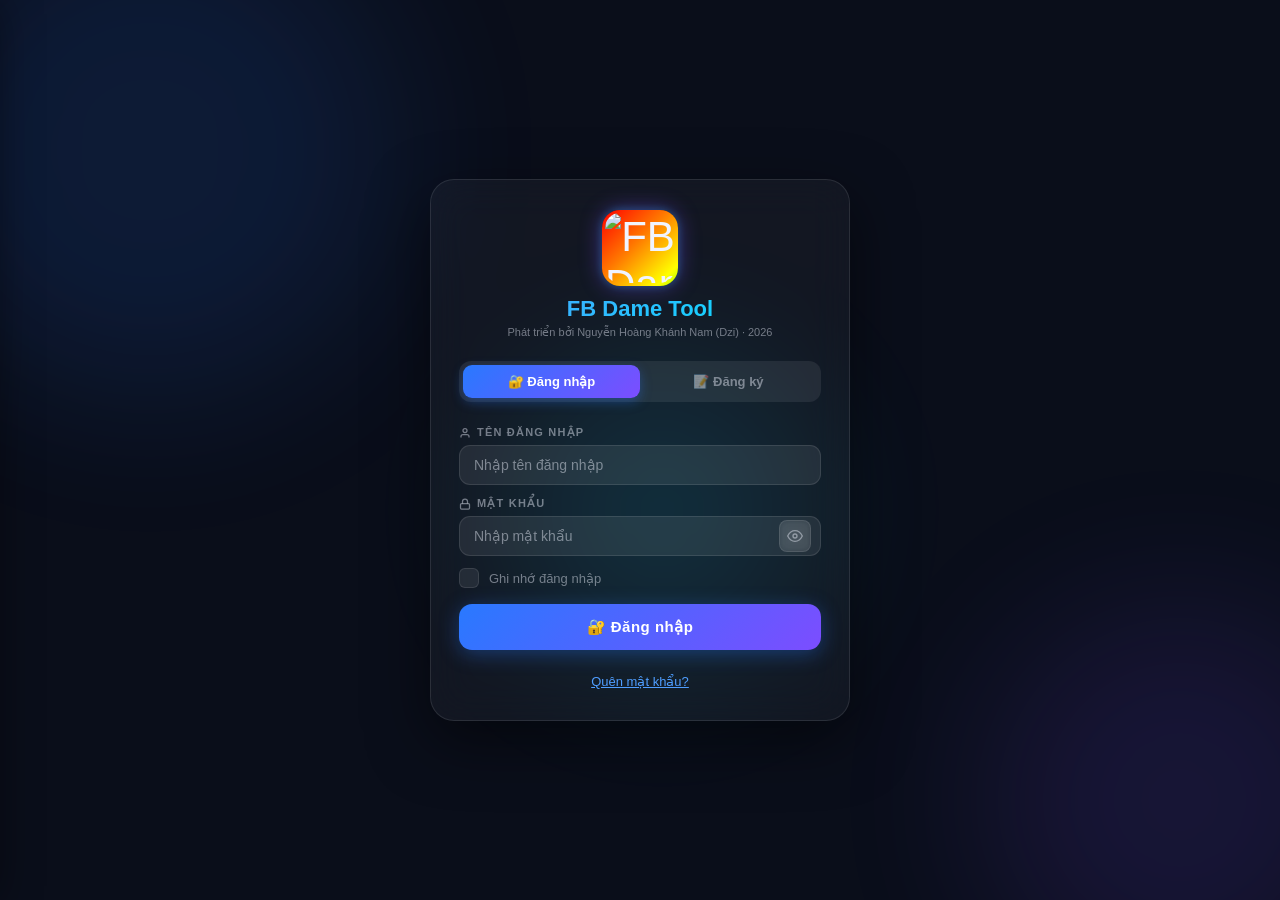
==== commit 7c40f45e: "Add files via upload" ====
--- a/static/index.html
+++ b/static/index.html
@@ -2,7 +2,7 @@
 <html lang="vi" data-theme="dark">
 <head>
 <meta charset="UTF-8">
-<meta name="viewport" content="width=device-width, initial-scale=1.0, maximum-scale=5.0, user-scalable=yes">
+<meta name="viewport" content="width=device-width, initial-scale=1.0, maximum-scale=1.0, user-scalable=no">
 <title>FB Dame Tool — Dịch Vụ Báo Cáo Facebook Tự Động 24/7</title>
 <meta property="og:type" content="website">
 <meta property="og:site_name" content="Dzi Meo Meo · IT Automation">
@@ -45,38 +45,42 @@
      AUTH SCREEN
 ════════════════════════════════════════════════════════ -->
 <div id="auth-screen">
-  <div class="auth-card-new">
-
-    <!-- ── LOGO ── -->
-    <div style="text-align:center;margin-bottom:28px">
-      <div class="rainbow-logo-wrap" style="display:inline-block;margin-bottom:14px">
-        <img src="https://i.imgur.com/vIkYA9e.jpeg" class="rainbow-logo-img" alt="FB Dame Tool" style="width:72px;height:72px;border-radius:18px;object-fit:cover">
-      </div>
-      <div id="auth-title-login" style="font-size:26px;font-weight:800;color:#fff;letter-spacing:-.5px">Chào mừng trở lại</div>
-      <div id="auth-title-register" style="font-size:26px;font-weight:800;color:#fff;letter-spacing:-.5px;display:none">Tạo tài khoản</div>
-      <div id="auth-sub-login" style="font-size:14px;color:rgba(255,255,255,.45);margin-top:4px">Đăng nhập vào tài khoản của bạn</div>
-      <div id="auth-sub-register" style="font-size:14px;color:rgba(255,255,255,.45);margin-top:4px;display:none">Điền thông tin để đăng ký</div>
-    </div>
-    <!-- tabs ẩn, giữ để switchAuthTab không lỗi -->
-    <div style="display:none">
-      <div id="tab-login-btn"></div>
-      <div id="tab-reg-btn"></div>
-    </div>
-
-    <!-- ══ LOGIN FORM ══ -->
-    <div id="auth-login-form" style="display:flex;flex-direction:column;gap:14px">
+  <div class="auth-card">
+    <div class="auth-logo">
+      <div class="auth-logo-icon">
+        <div class="rainbow-logo-wrap">
+          <img src="https://i.imgur.com/vIkYA9e.jpeg" class="rainbow-logo-img" alt="FB Dame Tool">
+        </div>
+      </div>
+      <div class="auth-logo-title">FB Dame Tool</div>
+      <div class="auth-logo-sub">Phát triển bởi Nguyễn Hoàng Khánh Nam (Dzi) · 2026</div>
+    </div>
+    <div class="auth-tabs">
+      <div class="auth-tab active" id="tab-login-btn" onclick="switchAuthTab('login')">🔐 Đăng nhập</div>
+      <div class="auth-tab" id="tab-reg-btn" onclick="switchAuthTab('register')">📝 Đăng ký</div>
+    </div>
+
+    <!-- LOGIN FORM (redesigned) -->
+    <div id="auth-login-form" class="auth-form" style="position:relative;z-index:5">
       <!-- Username -->
-      <div>
-        <div class="auth-field-label-new">Tên đăng nhập</div>
-        <input class="auth-input-new" id="login-user" type="text" placeholder="Nhập tên đăng nhập" autocomplete="username"
-          onkeydown="if(event.key==='Enter'){document.getElementById('login-pass').focus()}">
+      <div class="field-group">
+        <div class="field-label" style="display:flex;align-items:center;gap:6px">
+          <svg width="12" height="12" viewBox="0 0 24 24" fill="none" stroke="currentColor" stroke-width="2.5"><path d="M20 21v-2a4 4 0 0 0-4-4H8a4 4 0 0 0-4 4v2"/><circle cx="12" cy="7" r="4"/></svg>
+          Tên đăng nhập
+        </div>
+        <input class="field-input" id="login-user" type="text" placeholder="Nhập tên đăng nhập" autocomplete="username"
+          onkeydown="if(event.key==='Enter'){document.getElementById('login-pass').focus()}"
+          style="box-sizing:border-box">
       </div>
       <!-- Password -->
-      <div>
-        <div class="auth-field-label-new">Mật khẩu</div>
+      <div class="field-group">
+        <div class="field-label" style="display:flex;align-items:center;gap:6px">
+          <svg width="12" height="12" viewBox="0 0 24 24" fill="none" stroke="currentColor" stroke-width="2.5"><rect x="3" y="11" width="18" height="11" rx="2"/><path d="M7 11V7a5 5 0 0 1 10 0v4"/></svg>
+          Mật khẩu
+        </div>
         <div style="position:relative">
-          <input class="auth-input-new" id="login-pass" type="password" placeholder="Nhập mật khẩu" autocomplete="current-password"
-            style="padding-right:48px"
+          <input class="field-input" id="login-pass" type="password" placeholder="Nhập mật khẩu" autocomplete="current-password"
+            style="padding-right:44px;box-sizing:border-box"
             onkeydown="if(event.key==='Enter')doLogin()">
           <button type="button" class="pw-eye-btn" onclick="togglePw('login-pass',this)" title="Hiện/ẩn mật khẩu" aria-label="Hiện/ẩn mật khẩu">
             <svg class="eye-icon" viewBox="0 0 24 24" fill="none" stroke="currentColor" stroke-width="2" stroke-linecap="round" stroke-linejoin="round"><path d="M1 12s4-8 11-8 11 8 11 8-4 8-11 8-11-8-11-8z"/><circle cx="12" cy="12" r="3"/></svg>
@@ -84,79 +88,67 @@
           </button>
         </div>
       </div>
-      <!-- Remember + Forgot -->
-      <div style="display:flex;align-items:center;justify-content:space-between">
-        <div class="remember-row" id="remember-row" onclick="toggleRemember()" style="user-select:none;margin:0">
-          <div class="remember-check-new" id="remember-check"></div>
-          <span style="font-size:13px;color:rgba(255,255,255,.55)">Ghi nhớ đăng nhập</span>
-        </div>
-        <span onclick="openForgotModal()" style="font-size:13px;font-weight:700;color:rgba(255,255,255,.55);cursor:pointer">Quên mật khẩu?</span>
+      <!-- Remember me -->
+      <div class="remember-row" id="remember-row" onclick="toggleRemember()" style="user-select:none">
+        <div class="remember-check" id="remember-check"></div>
+        <span>Ghi nhớ đăng nhập</span>
       </div>
       <!-- Error -->
       <div class="auth-err" id="login-err"></div>
-
       <!-- Login button -->
-      <button class="auth-btn-new" id="login-btn" type="button" onclick="doLogin()">Đăng nhập</button>
-      <!-- Divider -->
-      <div style="display:flex;align-items:center;gap:10px;margin:2px 0">
-        <div style="flex:1;height:1px;background:rgba(255,255,255,.1)"></div>
-        <div style="font-size:12px;color:rgba(255,255,255,.3)">hoặc</div>
-        <div style="flex:1;height:1px;background:rgba(255,255,255,.1)"></div>
-      </div>
-      <!-- Switch to register -->
-      <div style="text-align:center;font-size:14px;color:rgba(255,255,255,.45)">
-        Chưa có tài khoản? <span onclick="switchAuthTab('register')" style="color:#fff;font-weight:700;cursor:pointer">Tạo ngay</span>
-      </div>
-    </div>
-
-    <!-- ══ REGISTER FORM ══ -->
-    <div id="auth-register-form" style="display:none;flex-direction:column;gap:14px">
-      <div>
-        <div class="auth-field-label-new">Tên đăng nhập</div>
-        <input class="auth-input-new" id="reg-user" type="text" placeholder="Tối thiểu 6 ký tự" autocomplete="username">
-      </div>
-      <div>
-        <div class="auth-field-label-new">Mật khẩu</div>
-        <input class="auth-input-new" id="reg-pass" type="password" placeholder="Tối thiểu 6 ký tự" autocomplete="new-password">
-      </div>
-      <div>
-        <div class="auth-field-label-new">Gmail</div>
-        <input class="auth-input-new" id="reg-email" type="email" placeholder="example@gmail.com" onkeydown="if(event.key==='Enter')doRegisterSendOtp()">
+      <button class="auth-btn" id="login-btn" type="button"
+        onclick="doLogin()"
+        style="width:100%;padding:14px;border:none;border-radius:13px;font-size:15px;font-weight:800;cursor:pointer;background:linear-gradient(135deg,#2979ff,#7c4dff);color:#fff;box-shadow:0 4px 20px rgba(41,121,255,.35);position:relative;z-index:5;letter-spacing:.5px">
+        🔐 Đăng nhập
+      </button>
+      <div style="text-align:center;margin-top:10px">
+        <span onclick="openForgotModal()" style="color:var(--blue);font-size:13px;cursor:pointer;text-decoration:underline">Quên mật khẩu?</span>
+      </div>
+    </div>
+
+  
+    <!-- REGISTER FORM -->
+    <div id="auth-register-form" class="auth-form" style="display:none">
+      <div class="field-group">
+        <div class="field-label">Tên đăng nhập</div>
+        <input class="field-input" id="reg-user" type="text" placeholder="Tối thiểu 6 ký tự" autocomplete="username">
+      </div>
+      <div class="field-group">
+        <div class="field-label">Mật khẩu</div>
+        <input class="field-input" id="reg-pass" type="password" placeholder="Tối thiểu 6 ký tự" autocomplete="new-password">
+      </div>
+      <div class="field-group">
+        <div class="field-label">Gmail</div>
+        <input class="field-input" id="reg-email" type="email" placeholder="example@gmail.com" onkeydown="if(event.key==='Enter')doRegisterSendOtp()">
       </div>
       <!-- CAPTCHA -->
-      <div>
-
+      <div class="field-group">
+        <div class="field-label">Xác minh bảo mật (CAPTCHA)</div>
+        <div class="captcha-box" id="captcha-box">
+          <div class="captcha-question" id="captcha-q">Đang tải...</div>
+          <div id="captcha-content"></div>
+        </div>
       </div>
       <div class="auth-err" id="reg-err"></div>
-      <!-- Step 1 -->
+      <!-- Step 1: Đăng ký -->
       <div id="reg-step1">
-        <button class="auth-btn-new" id="reg-btn" onclick="doRegisterSendOtp()">Gửi mã OTP xác minh</button>
-      </div>
-      <!-- Step 2: OTP -->
-      <div id="reg-step2" style="display:none;flex-direction:column;gap:10px">
-        <p style="font-size:12px;color:rgba(255,255,255,.45);text-align:center;margin:0">📨 Mã OTP đã gửi về Gmail của bạn</p>
+        <button class="auth-btn" id="reg-btn" onclick="doRegisterSendOtp()">📧 Gửi mã OTP xác minh</button>
+      </div>
+      <!-- Step 2: Xác minh OTP -->
+      <div id="reg-step2" style="display:none">
+        <p style="font-size:12px;color:var(--muted);text-align:center;margin-bottom:8px">📨 Mã OTP đã gửi về Gmail của bạn</p>
         <div class="otp-timer" id="reg-otp-timer-wrap">
           ⏱ Còn lại: <span class="otp-timer-val" id="reg-otp-timer-val">5:00</span>
           <span class="otp-timer-bar"><span class="otp-timer-fill" id="reg-otp-bar-fill" style="width:100%"></span></span>
         </div>
-        <input class="auth-input-new" id="reg-otp" type="text" maxlength="6" placeholder="Nhập OTP 6 số" style="letter-spacing:8px;font-size:20px;text-align:center">
-        <button class="auth-btn-new" id="reg-otp-btn" onclick="doRegisterVerify()">✅ Xác minh & Đăng ký</button>
-        <div style="text-align:center">
-          <span onclick="doRegisterSendOtp()" style="color:rgba(255,255,255,.5);font-size:12px;cursor:pointer">🔄 Gửi lại OTP</span>
-        </div>
-      </div>
-      <!-- Switch to login -->
-      <div style="display:flex;align-items:center;gap:10px;margin:2px 0">
-        <div style="flex:1;height:1px;background:rgba(255,255,255,.1)"></div>
-        <div style="font-size:12px;color:rgba(255,255,255,.3)">hoặc</div>
-        <div style="flex:1;height:1px;background:rgba(255,255,255,.1)"></div>
-      </div>
-      <div style="text-align:center;font-size:14px;color:rgba(255,255,255,.45)">
-        Đã có tài khoản? <span onclick="switchAuthTab('login')" style="color:#fff;font-weight:700;cursor:pointer">Đăng nhập</span>
-      </div>
-    </div>
-
-  </div>
+        <input class="field-input" id="reg-otp" type="text" maxlength="6" placeholder="Nhập OTP 6 số" style="letter-spacing:6px;font-size:20px;text-align:center;margin:8px 0">
+        <button class="auth-btn" id="reg-otp-btn" onclick="doRegisterVerify()">✅ Xác minh & Đăng ký</button>
+        <div style="text-align:center;margin-top:6px">
+          <span onclick="doRegisterSendOtp()" style="color:var(--blue);font-size:12px;cursor:pointer">🔄 Gửi lại OTP</span>
+        </div>
+      </div>
+    </div>
+</div>
 </div>
 
 <!-- ═══════════════════════════════════════════════════════
@@ -1429,8 +1421,8 @@
 </div>
 
 <script src="/static/globals.js?v=18"></script>
-
-<script src="/static/auth.js?v=25"></script>
+<script src="/static/captcha.js?v=18"></script>
+<script src="/static/auth.js?v=18"></script>
 <script src="/static/dame.js?v=18"></script>
 <script src="/static/history.js?v=18"></script>
 <script src="/static/balance.js?v=18"></script>
@@ -1441,7 +1433,7 @@
 <script src="/static/wizard.js?v=18"></script>
 <script src="/static/server_list.js?v=18"></script>
 <script src="/static/server_detail.js?v=18"></script>
-<script src="/static/init.js?v=25"></script>
+<script src="/static/init.js?v=18"></script>
 <script src="/static/screenshot.js?v=18"></script>
 
 <!-- DEPOSIT HISTORY STANDALONE MODAL -->
--- a/static/style.css
+++ b/static/style.css
@@ -1,9 +1,9 @@
 *{box-sizing:border-box;margin:0;padding:0;transition:background .3s,color .3s,border-color .3s}
 :root{
-  --bg1:#0e0e0e;--bg2:#161616;--bg3:#1c1c1c;--bg:#0e0e0e;
+  --bg1:#0a0e1a;--bg2:#0d1428;--bg3:#0f1830;--bg:#0a0e1a;
   --glass:rgba(255,255,255,0.04);--glass2:rgba(255,255,255,0.08);
   --border:rgba(255,255,255,0.1);
-  --blue:#e0e0e0;--blue2:#ffffff;--cyan:#b0b0b0;--purple:#888888;
+  --blue:#4f9eff;--blue2:#2979ff;--cyan:#00e5ff;--purple:#7c4dff;
   --green:#00e676;--red:#ff5252;--yellow:#ffd740;--orange:#ff9100;
   --text:#f0f4ff;--muted:rgba(240,244,255,0.45);--shadow:rgba(0,0,0,0.5);
 }
@@ -18,19 +18,19 @@
 .mgmt-tab.active{background:linear-gradient(135deg,var(--yellow),var(--orange));color:#000}
 /* ── DEPOSIT AMOUNT BTNS ── */
 .dep-amt-btn{padding:11px 6px;border-radius:10px;border:1.5px solid var(--border);background:var(--glass2);font-size:14px;font-weight:800;cursor:pointer;color:var(--text);transition:.15s}
-.dep-amt-btn:hover,.dep-amt-btn.selected{border-color:var(--blue);background:rgba(255,255,255,.15);color:var(--blue)}
+.dep-amt-btn:hover,.dep-amt-btn.selected{border-color:var(--blue);background:rgba(79,158,255,.15);color:var(--blue)}
 /* ── VPS SHOP ── */
 .vps-filter-btn{padding:6px 12px;border-radius:8px;border:1px solid var(--border);background:var(--glass2);font-size:11px;font-weight:700;cursor:pointer;color:var(--muted);transition:.15s}
 .vps-tab-btn{padding:8px 4px;border-radius:10px;border:1.5px solid var(--border);background:var(--glass2);font-size:13px;font-weight:700;cursor:pointer;color:var(--muted);transition:.15s;text-align:center;line-height:1.4}
-.vps-tab-btn.active,.vps-tab-btn:hover{border-color:var(--blue);background:rgba(255,255,255,.15);color:var(--blue)}
-.vps-tab-btn.active{background:linear-gradient(135deg,rgba(255,255,255,.25),rgba(255,255,255,.15));color:#fff;border-color:var(--purple)}
+.vps-tab-btn.active,.vps-tab-btn:hover{border-color:var(--blue);background:rgba(79,158,255,.15);color:var(--blue)}
+.vps-tab-btn.active{background:linear-gradient(135deg,rgba(79,158,255,.25),rgba(124,77,255,.15));color:#fff;border-color:var(--purple)}
 .vps-main-tab{padding:8px 4px;border-radius:0;border:none;border-bottom:2.5px solid transparent;background:transparent;font-size:14px;font-weight:700;cursor:pointer;color:var(--muted);transition:.15s;text-align:center;line-height:1.5}
 .vps-main-tab span{font-size:10px;display:block;font-weight:600;letter-spacing:.5px;text-transform:uppercase}
 .vps-main-tab.active{color:var(--blue);border-bottom-color:var(--blue)}
 .vps-main-tab:hover{color:var(--text)}
-.vps-filter-btn.active,.vps-filter-btn:hover{border-color:var(--purple);background:rgba(255,255,255,.15);color:var(--purple)}
+.vps-filter-btn.active,.vps-filter-btn:hover{border-color:var(--purple);background:rgba(124,77,255,.15);color:var(--purple)}
 .vps-plan-card{background:var(--glass2);border:1.5px solid var(--border);border-radius:14px;padding:14px;cursor:pointer;transition:.2s;position:relative}
-.vps-plan-card:hover{border-color:var(--blue);transform:translateY(-2px);box-shadow:0 8px 24px rgba(255,255,255,.2)}
+.vps-plan-card:hover{border-color:var(--blue);transform:translateY(-2px);box-shadow:0 8px 24px rgba(79,158,255,.2)}
 .vps-plan-card.popular{border-color:rgba(255,193,7,.5);background:rgba(255,193,7,.06)}
 .vps-popular-badge{position:absolute;top:-8px;right:10px;background:linear-gradient(135deg,var(--yellow),var(--orange));color:#000;font-size:10px;font-weight:800;padding:2px 8px;border-radius:20px}
 /* ── MY VPS CARD ── */
@@ -43,8 +43,8 @@
 .dep-status-badge.rejected{background:rgba(255,82,82,.15);color:var(--red)}
 .bg-orbs{position:fixed;inset:0;pointer-events:none;z-index:0;overflow:hidden}
 .orb{position:absolute;border-radius:50%;filter:blur(80px);opacity:.12;animation:float 8s ease-in-out infinite}
-.orb1{width:500px;height:500px;background:#1a1a1a;top:-100px;left:-100px;animation-delay:0s}
-.orb2{width:400px;height:400px;background:#111111;bottom:-100px;right:-100px;animation-delay:3s}
+.orb1{width:500px;height:500px;background:var(--blue2);top:-100px;left:-100px;animation-delay:0s}
+.orb2{width:400px;height:400px;background:var(--purple);bottom:-100px;right:-100px;animation-delay:3s}
 .orb3{width:300px;height:300px;background:var(--cyan);top:40%;left:40%;animation-delay:1.5s}
 @keyframes float{0%,100%{transform:translate(0,0) scale(1)}50%{transform:translate(30px,-30px) scale(1.05)}}
 .wrap{position:relative;z-index:1;max-width:860px;margin:0 auto;padding:16px 14px 60px}
@@ -62,35 +62,35 @@
   background:linear-gradient(135deg,#ff0000,#ff7700,#ffff00,#00ff00,#00ffff,#0077ff,#8800ff,#ff0000);
   background-size:300% 300%;
   animation:rainbowSpin 2.5s linear infinite;
-  box-shadow:0 0 22px rgba(255,255,255,.45),0 0 8px rgba(0,229,255,.3);
+  box-shadow:0 0 22px rgba(124,77,255,.45),0 0 8px rgba(0,229,255,.3);
   display:inline-flex;align-items:center;justify-content:center;margin-bottom:2px;
 }
 .rainbow-logo-img{width:70px;height:70px;border-radius:15px;object-fit:cover;display:block}
 
 /* Circular logo for sidebar */
-.sb-logo-circle{width:30px;height:30px;border-radius:50%;object-fit:cover;border:2px solid rgba(255,255,255,.4);display:block}
-.auth-logo-title{font-size:22px;font-weight:800;background:linear-gradient(135deg,#ffffff,#b0b0b0);-webkit-background-clip:text;-webkit-text-fill-color:transparent}
+.sb-logo-circle{width:30px;height:30px;border-radius:50%;object-fit:cover;border:2px solid rgba(79,158,255,.4);display:block}
+.auth-logo-title{font-size:22px;font-weight:800;background:linear-gradient(135deg,var(--blue),var(--cyan));-webkit-background-clip:text;-webkit-text-fill-color:transparent}
 .auth-logo-sub{font-size:11px;color:var(--muted);margin-top:4px}
 .auth-tabs{display:flex;gap:0;background:var(--glass2);border-radius:12px;padding:4px;margin-bottom:24px}
 .auth-tab{flex:1;padding:9px;border-radius:9px;font-size:13px;font-weight:700;cursor:pointer;text-align:center;color:var(--muted);transition:all .2s}
-.auth-tab.active{background:linear-gradient(135deg,#2a2a2a,#1a1a1a);color:#fff;box-shadow:0 4px 12px rgba(255,255,255,.35)}
+.auth-tab.active{background:linear-gradient(135deg,var(--blue2),var(--purple));color:#fff;box-shadow:0 4px 12px rgba(41,121,255,.35)}
 .auth-form{display:flex;flex-direction:column;gap:12px}
 .field-group{display:flex;flex-direction:column;gap:6px}
 .field-label{font-size:11px;font-weight:700;letter-spacing:1.2px;text-transform:uppercase;color:var(--muted)}
 .field-input{width:100%;padding:11px 14px;background:var(--glass2);border:1.5px solid var(--border);border-radius:11px;font-size:14px;color:var(--text);outline:none;font-family:inherit}
-.field-input:focus{border-color:var(--blue);box-shadow:0 0 0 3px rgba(255,255,255,.12)}
+.field-input:focus{border-color:var(--blue);box-shadow:0 0 0 3px rgba(79,158,255,.12)}
 .field-input::placeholder{color:var(--muted)}
-.auth-btn{width:100%;padding:13px;border:none;border-radius:12px;font-size:15px;font-weight:800;cursor:pointer;background:linear-gradient(135deg,#2a2a2a,#1a1a1a);color:#fff;box-shadow:0 4px 20px rgba(255,255,255,.3);margin-top:4px}
+.auth-btn{width:100%;padding:13px;border:none;border-radius:12px;font-size:15px;font-weight:800;cursor:pointer;background:linear-gradient(135deg,var(--blue2),var(--purple));color:#fff;box-shadow:0 4px 20px rgba(41,121,255,.3);margin-top:4px}
 .auth-btn:hover{opacity:.9;transform:translateY(-1px)}
 .auth-btn:disabled{opacity:.5;cursor:not-allowed;transform:none}
 .auth-err{background:rgba(255,82,82,.12);border:1px solid rgba(255,82,82,.3);border-radius:10px;padding:10px 14px;font-size:13px;color:var(--red);display:none}
 .remember-row{display:flex;align-items:center;gap:10px;cursor:pointer;font-size:13px;color:var(--muted);user-select:none}
 .pw-eye-btn{position:absolute;right:10px;top:50%;transform:translateY(-50%);background:rgba(255,255,255,0.06);border:1px solid rgba(255,255,255,0.1);border-radius:8px;cursor:pointer;width:32px;height:32px;display:flex;align-items:center;justify-content:center;color:var(--muted);backdrop-filter:blur(4px);transition:all .18s;padding:0}
 .pw-eye-btn svg{width:16px;height:16px;transition:all .18s}
-.pw-eye-btn:hover{background:rgba(255,255,255,0.15);border-color:rgba(255,255,255,0.4);color:var(--blue);transform:translateY(-50%) scale(1.08)}
-.pw-eye-btn.active{background:rgba(255,255,255,0.18);border-color:rgba(255,255,255,0.5);color:var(--blue)}
+.pw-eye-btn:hover{background:rgba(79,158,255,0.15);border-color:rgba(79,158,255,0.4);color:var(--blue);transform:translateY(-50%) scale(1.08)}
+.pw-eye-btn.active{background:rgba(79,158,255,0.18);border-color:rgba(79,158,255,0.5);color:var(--blue)}
 .remember-check{width:20px;height:20px;border-radius:6px;border:1.5px solid var(--border);background:var(--glass2);flex-shrink:0;display:flex;align-items:center;justify-content:center;transition:all .15s;font-size:12px}
-.remember-check.checked{background:linear-gradient(135deg,#2a2a2a,#1a1a1a);border-color:transparent;color:#fff}
+.remember-check.checked{background:linear-gradient(135deg,var(--blue2),var(--purple));border-color:transparent;color:#fff}
 
 /* ── CAPTCHA ─────────────────────────────────────────── */
 .captcha-box{background:var(--glass2);border:1.5px solid var(--border);border-radius:12px;padding:14px;display:flex;flex-direction:column;gap:10px}
@@ -110,20 +110,20 @@
 /* ── TOP BAR ─────────────────────────────────────────── */
 .topbar{display:flex;align-items:center;justify-content:space-between;padding:12px 18px;margin-bottom:20px;background:var(--glass);backdrop-filter:blur(20px);border:1px solid var(--border);border-radius:16px;position:relative;z-index:100}
 .topbar-left{display:flex;align-items:center;gap:12px}
-.logo-text{font-size:17px;font-weight:800;background:linear-gradient(135deg,#ffffff,#b0b0b0);-webkit-background-clip:text;-webkit-text-fill-color:transparent}
+.logo-text{font-size:17px;font-weight:800;background:linear-gradient(135deg,var(--blue),var(--cyan));-webkit-background-clip:text;-webkit-text-fill-color:transparent}
 .logo-sub{font-size:10px;color:var(--muted)}
 .topbar-right{display:flex;gap:8px;align-items:center}
 .clock{font-size:12px;color:var(--muted);font-variant-numeric:tabular-nums;min-width:64px}
-.user-badge{font-size:12px;font-weight:700;padding:4px 10px;background:linear-gradient(135deg,rgba(255,255,255,.2),rgba(255,255,255,.2));border:1px solid rgba(255,255,255,.3);border-radius:20px;color:var(--blue)}
+.user-badge{font-size:12px;font-weight:700;padding:4px 10px;background:linear-gradient(135deg,rgba(79,158,255,.2),rgba(124,77,255,.2));border:1px solid rgba(79,158,255,.3);border-radius:20px;color:var(--blue)}
 .admin-badge{background:linear-gradient(135deg,rgba(255,215,64,.2),rgba(255,145,0,.2));border-color:rgba(255,215,64,.4);color:var(--yellow)}
 
 /* ── ICON BUTTONS ────────────────────────────────────── */
 .icon-btn{width:36px;height:36px;border-radius:10px;border:none;background:var(--glass2);cursor:pointer;display:flex;align-items:center;justify-content:center;font-size:15px;color:var(--text);position:relative;transition:all .15s}
-.icon-btn:hover{background:rgba(255,255,255,.18);transform:scale(1.07)}
+.icon-btn:hover{background:rgba(79,158,255,.18);transform:scale(1.07)}
 
 /* ── SUPPORT BUTTONS → sidebar style ─────────────────── */
 .support-btn{flex:1;padding:10px 12px;border-radius:13px;background:var(--glass);border:1px solid var(--border);font-size:12px;font-weight:700;cursor:pointer;text-align:left;color:var(--text);display:flex;align-items:center;gap:10px;transition:all .15s}
-.support-btn:hover{border-color:var(--blue);background:rgba(255,255,255,.08);transform:translateY(-1px)}
+.support-btn:hover{border-color:var(--blue);background:rgba(79,158,255,.08);transform:translateY(-1px)}
 .support-btn .sb-item-icon{width:34px;height:34px;border-radius:9px;display:flex;align-items:center;justify-content:center;flex-shrink:0}
 .support-btn .sb-item-icon svg{width:17px;height:17px}
 .badge{position:absolute;top:-5px;right:-5px;background:var(--red);color:#fff;font-size:9px;font-weight:700;width:17px;height:17px;border-radius:50%;display:flex;align-items:center;justify-content:center}
@@ -143,17 +143,17 @@
 .sb-logo-text{font-size:13px;font-weight:800;color:var(--text);letter-spacing:.5px}
 .sb-close{width:30px;height:30px;border-radius:8px;border:1px solid rgba(255,255,255,.1);background:rgba(255,255,255,.05);cursor:pointer;display:flex;align-items:center;justify-content:center;font-size:14px;color:var(--muted)}
 .sb-close:hover{background:rgba(255,255,255,.12);color:#fff}
-.sb-user{margin:14px 16px;padding:12px 14px;border-radius:14px;background:linear-gradient(135deg,rgba(255,255,255,.12),rgba(255,255,255,.08));border:1px solid rgba(255,255,255,.2);display:flex;align-items:center;gap:11px}
-.sb-user-avatar{width:36px;height:36px;border-radius:50%;background:linear-gradient(135deg,#2a2a2a,#1a1a1a);display:flex;align-items:center;justify-content:center;font-size:16px;flex-shrink:0}
+.sb-user{margin:14px 16px;padding:12px 14px;border-radius:14px;background:linear-gradient(135deg,rgba(79,158,255,.12),rgba(124,77,255,.08));border:1px solid rgba(79,158,255,.2);display:flex;align-items:center;gap:11px}
+.sb-user-avatar{width:36px;height:36px;border-radius:50%;background:linear-gradient(135deg,var(--blue2),var(--purple));display:flex;align-items:center;justify-content:center;font-size:16px;flex-shrink:0}
 .sb-user-name{font-size:13px;font-weight:700;color:var(--text);margin-bottom:1px}
 .sb-user-role{font-size:10px;color:var(--blue);font-weight:600}
 .sb-section-label{padding:14px 18px 6px;font-size:9.5px;font-weight:700;letter-spacing:1.8px;color:var(--muted);text-transform:uppercase}
 .sb-item{display:flex;align-items:center;gap:13px;padding:12px 18px;font-size:13.5px;font-weight:600;color:var(--text);cursor:pointer;position:relative;transition:all .15s;border-left:3px solid transparent}
 .sb-item:hover{background:var(--glass);color:var(--text);border-left-color:var(--blue)}
-.sb-item.active{background:rgba(255,255,255,.1);color:var(--blue);border-left-color:var(--blue)}
+.sb-item.active{background:rgba(79,158,255,.1);color:var(--blue);border-left-color:var(--blue)}
 .sb-item-icon{width:34px;height:34px;border-radius:9px;display:flex;align-items:center;justify-content:center;flex-shrink:0;font-size:0}
 .sb-item-icon svg{width:17px;height:17px}
-.ic-blue{background:rgba(255,255,255,.22)}
+.ic-blue{background:rgba(41,121,255,.22)}
 .ic-green{background:rgba(0,200,130,.2)}
 .ic-orange{background:rgba(255,150,50,.2)}
 .ic-purple{background:rgba(149,76,255,.22)}
@@ -165,7 +165,7 @@
 .sb-badge{margin-left:auto;background:var(--red);color:#fff;font-size:9px;font-weight:700;min-width:17px;height:17px;border-radius:50%;display:none;align-items:center;justify-content:center;padding:0 3px}
 .sb-item-tag{margin-left:auto;padding:2px 8px;border-radius:20px;font-size:9px;font-weight:800;letter-spacing:.5px}
 .sb-item-tag.hot{background:rgba(255,89,89,.2);color:#ff5959;border:1px solid rgba(255,89,89,.3)}
-.sb-item-tag.new{background:rgba(255,255,255,.15);color:#ffffff;border:1px solid rgba(255,255,255,.25)}
+.sb-item-tag.new{background:rgba(0,200,150,.15);color:#00c896;border:1px solid rgba(0,200,150,.25)}
 .sb-divider{height:1px;background:var(--border);margin:8px 16px}
 .sb-toggle-row{display:flex;align-items:center;justify-content:space-between;padding:11px 18px;cursor:pointer}
 .sb-toggle-row:hover{background:var(--glass)}
@@ -180,9 +180,9 @@
 .welcome-topbar-logo{display:flex;align-items:center;gap:8px;font-size:13px;font-weight:800;color:var(--blue);letter-spacing:.5px}
 .welcome-topbar-right{display:flex;align-items:center;gap:10px}
 .welcome-clock{font-size:12px;font-weight:700;color:var(--muted);font-variant-numeric:tabular-nums}
-.hamburger-btn{width:38px;height:38px;border-radius:11px;border:1px solid rgba(255,255,255,.25);background:rgba(255,255,255,.08);cursor:pointer;display:flex;flex-direction:column;align-items:center;justify-content:center;gap:4px}
+.hamburger-btn{width:38px;height:38px;border-radius:11px;border:1px solid rgba(79,158,255,.25);background:rgba(79,158,255,.08);cursor:pointer;display:flex;flex-direction:column;align-items:center;justify-content:center;gap:4px}
 .hamburger-btn span{display:block;width:18px;height:2px;background:var(--blue);border-radius:2px;transition:all .2s}
-.hamburger-btn:hover{border-color:var(--blue);background:rgba(255,255,255,.15)}
+.hamburger-btn:hover{border-color:var(--blue);background:rgba(79,158,255,.15)}
 .d-section{padding:6px 12px;font-size:10px;font-weight:700;letter-spacing:1.5px;color:var(--blue);opacity:.6;text-transform:uppercase;margin-top:4px}
 .d-item{padding:11px 16px;font-size:13px;cursor:pointer;display:flex;align-items:center;gap:10px;border-top:1px solid var(--border)}
 .d-item:hover{background:var(--glass2)}
@@ -221,7 +221,7 @@
 .qr-frame::before{top:8px;left:8px;border-width:3px 0 0 3px;border-radius:4px 0 0 0}
 .qr-frame::after{bottom:8px;right:8px;border-width:0 3px 3px 0;border-radius:0 0 4px 0}
 #qr-icon{font-size:44px}
-#qr-img{width:200px;height:200px;border-radius:14px;display:none;border:2px solid var(--blue);box-shadow:0 0 30px rgba(255,255,255,.3)}
+#qr-img{width:200px;height:200px;border-radius:14px;display:none;border:2px solid var(--blue);box-shadow:0 0 30px rgba(79,158,255,.3)}
 .qr-hint{font-size:12px;color:var(--muted);text-align:center}
 .countdown-bar-wrap{width:100%;max-width:210px;margin-top:4px}
 .countdown-bar-track{height:5px;background:var(--border);border-radius:3px;overflow:hidden}
@@ -233,19 +233,19 @@
 /* ── SERVER CARDS SWIPE ── */
 .sv-rail{display:flex;gap:8px;overflow-x:auto;padding:4px 2px 10px;scroll-snap-type:x mandatory;-webkit-overflow-scrolling:touch;scrollbar-width:none;width:100%;box-sizing:border-box}
 .sv-rail::-webkit-scrollbar{display:none}
-.sv-card{min-width:260px;max-width:260px;background:linear-gradient(145deg,#0d1322,#111827);border:1px solid rgba(255,255,255,.22);border-radius:18px;scroll-snap-align:start;overflow:hidden;flex-shrink:0;position:relative;transition:transform .15s,box-shadow .15s}
+.sv-card{min-width:260px;max-width:260px;background:linear-gradient(145deg,#0d1322,#111827);border:1px solid rgba(79,158,255,.22);border-radius:18px;scroll-snap-align:start;overflow:hidden;flex-shrink:0;position:relative;transition:transform .15s,box-shadow .15s}
 .sv-card:active{transform:scale(.97)}
 .sv-card.running{border-color:rgba(0,230,118,.4);box-shadow:0 0 18px rgba(0,230,118,.15)}
 .sv-card.stopped{border-color:rgba(255,255,255,.1);opacity:.7}
 .sv-card-ss{width:100%;height:130px;object-fit:cover;object-position:top;display:block;background:#070b14}
-.sv-card-ss-ph{width:100%;height:130px;display:flex;align-items:center;justify-content:center;background:#070b14;font-size:30px;color:rgba(255,255,255,.3)}
+.sv-card-ss-ph{width:100%;height:130px;display:flex;align-items:center;justify-content:center;background:#070b14;font-size:30px;color:rgba(79,158,255,.3)}
 .sv-card-body{padding:11px 13px}
 .sv-card-name{font-size:13px;font-weight:800;white-space:nowrap;overflow:hidden;text-overflow:ellipsis;margin-bottom:3px}
-.sv-card-id{font-size:9px;color:rgba(255,255,255,.5);font-family:monospace;margin-bottom:6px;letter-spacing:.5px}
+.sv-card-id{font-size:9px;color:rgba(79,158,255,.5);font-family:monospace;margin-bottom:6px;letter-spacing:.5px}
 .sv-card-row{display:flex;justify-content:space-between;align-items:center;font-size:11px;color:var(--muted);margin-bottom:4px}
 .sv-card-row b{color:#c9d8f0;font-weight:600}
 .sv-badge{display:inline-flex;align-items:center;gap:4px;padding:3px 9px;border-radius:20px;font-size:10px;font-weight:700}
-.sv-badge.ready{background:rgba(255,255,255,.15);color:var(--blue)}
+.sv-badge.ready{background:rgba(79,158,255,.15);color:var(--blue)}
 .sv-badge.running{background:rgba(0,230,118,.15);color:var(--green)}
 .sv-badge.stopped{background:rgba(255,255,255,.08);color:var(--muted)}
 .sv-card-actions{display:flex;gap:7px;padding:0 13px 13px}
@@ -257,7 +257,7 @@
 .sv-dot.stopped{background:#444}
 @keyframes pulse-dot{0%,100%{opacity:1}50%{opacity:.4}}
 .sv-inline-ss{margin-bottom:14px}
-.sv-inline-ss-wrap{position:relative;border-radius:14px;overflow:hidden;border:1px solid rgba(255,255,255,.2);background:#070b14;cursor:pointer}
+.sv-inline-ss-wrap{position:relative;border-radius:14px;overflow:hidden;border:1px solid rgba(79,158,255,.2);background:#070b14;cursor:pointer}
 .sv-inline-ss-bar{display:flex;align-items:center;gap:8px;padding:7px 12px;background:#0d1220;border-bottom:1px solid rgba(255,255,255,.05)}
 .sv-inline-ss-dot{width:9px;height:9px;border-radius:50%}
 
@@ -270,8 +270,8 @@
 
 /* ── RESULT ──────────────────────────────────────────── */
 .result-wrap{display:none;flex-direction:column;gap:14px;margin-top:4px}
-.acc-card{display:grid;grid-template-columns:52px 1fr;gap:12px;align-items:center;padding:14px;border-radius:14px;background:linear-gradient(135deg,rgba(255,255,255,.1),rgba(0,229,255,.05));border:1px solid rgba(255,255,255,.25)}
-.avatar-circle{width:48px;height:48px;border-radius:50%;background:linear-gradient(135deg,#2a2a2a,#1a1a1a);display:flex;align-items:center;justify-content:center;font-size:22px;box-shadow:0 4px 16px rgba(255,255,255,.4)}
+.acc-card{display:grid;grid-template-columns:52px 1fr;gap:12px;align-items:center;padding:14px;border-radius:14px;background:linear-gradient(135deg,rgba(79,158,255,.1),rgba(0,229,255,.05));border:1px solid rgba(79,158,255,.25)}
+.avatar-circle{width:48px;height:48px;border-radius:50%;background:linear-gradient(135deg,var(--blue2),var(--purple));display:flex;align-items:center;justify-content:center;font-size:22px;box-shadow:0 4px 16px rgba(41,121,255,.4)}
 .acc-name{font-weight:700;font-size:15px}.acc-sub{font-size:12px;color:var(--muted);margin-top:2px}
 .info-row{padding:11px 14px;border-radius:12px;background:var(--glass2);border:1px solid var(--border)}
 .info-label{font-size:10px;font-weight:700;letter-spacing:1.5px;color:var(--blue);opacity:.7;text-transform:uppercase;margin-bottom:4px}
@@ -279,14 +279,14 @@
 .info-value::-webkit-scrollbar{width:3px}.info-value::-webkit-scrollbar-thumb{background:var(--border);border-radius:2px}
 .tabs{display:flex;gap:6px;margin-bottom:10px}
 .tab{flex:1;padding:7px 4px;border-radius:8px;font-size:11px;font-weight:700;cursor:pointer;border:1px solid var(--border);background:var(--glass);color:var(--muted);text-align:center}
-.tab.active{background:linear-gradient(135deg,#2a2a2a,#1a1a1a);border-color:transparent;color:#fff}
+.tab.active{background:linear-gradient(135deg,var(--blue2),var(--purple));border-color:transparent;color:#fff}
 .tab-panel{display:none}.tab-panel.active{display:block}
 
 /* ── BUTTONS ─────────────────────────────────────────── */
 .btn-row{display:flex;gap:8px;margin-top:14px;flex-wrap:wrap}
 .btn{flex:1;min-width:110px;padding:11px 14px;border:none;border-radius:12px;font-size:13px;font-weight:700;cursor:pointer;display:flex;align-items:center;justify-content:center;gap:6px}
 .btn:hover{opacity:.85;transform:translateY(-1px)}.btn:active{transform:translateY(0)}
-.btn-primary{background:linear-gradient(135deg,#2a2a2a,#1a1a1a);color:#fff;box-shadow:0 4px 20px rgba(255,255,255,.3)}
+.btn-primary{background:linear-gradient(135deg,var(--blue2),var(--purple));color:#fff;box-shadow:0 4px 20px rgba(41,121,255,.3)}
 .btn-green{background:linear-gradient(135deg,#00c853,#00a040);color:#fff}
 .btn-outline{background:var(--glass2);border:1px solid var(--border);color:var(--muted)}
 .btn-danger{background:linear-gradient(135deg,#ff5252,#c62828);color:#fff}
@@ -301,7 +301,7 @@
 .close-btn{width:100%;padding:8px;border:none;border-radius:10px;background:rgba(255,255,255,.07);border:1px solid rgba(255,255,255,.1);color:var(--muted);font-weight:600;cursor:pointer;margin-top:10px;font-size:12px}
 
 /* ── ADMIN MODAL ─────────────────────────────────────── */
-.admin-avatar{width:72px;height:72px;border-radius:50%;margin:0 auto 14px;background:linear-gradient(135deg,#2a2a2a,#1a1a1a);display:flex;align-items:center;justify-content:center;font-size:36px;box-shadow:0 8px 30px rgba(255,255,255,.4)}
+.admin-avatar{width:72px;height:72px;border-radius:50%;margin:0 auto 14px;background:linear-gradient(135deg,var(--blue2),var(--purple));display:flex;align-items:center;justify-content:center;font-size:36px;box-shadow:0 8px 30px rgba(79,158,255,.4)}
 .admin-name{font-size:18px;font-weight:800;text-align:center;margin-bottom:3px}
 .admin-title{font-size:12px;color:var(--muted);text-align:center;margin-bottom:18px}
 .admin-info-row{display:flex;align-items:center;gap:10px;padding:10px 14px;border-radius:10px;background:var(--glass2);margin-bottom:8px;font-size:13px}
@@ -320,11 +320,11 @@
 .hist-empty{text-align:center;color:var(--muted);padding:40px;font-size:14px}
 .page-nav{display:flex;gap:6px;justify-content:center;margin-top:14px;flex-wrap:wrap}
 .page-btn{padding:6px 12px;border-radius:8px;border:1px solid var(--border);background:var(--glass);cursor:pointer;font-size:12px;color:var(--text)}
-.page-btn.active{background:#1a1a1a;border-color:transparent;color:#fff}
+.page-btn.active{background:var(--blue2);border-color:transparent;color:#fff}
 
 /* ── GUIDE ───────────────────────────────────────────── */
 .guide-step{display:flex;gap:14px;margin-bottom:18px;align-items:flex-start}
-.step-num{width:32px;height:32px;border-radius:50%;background:linear-gradient(135deg,#2a2a2a,#1a1a1a);display:flex;align-items:center;justify-content:center;font-weight:800;font-size:14px;color:#fff;flex-shrink:0;margin-top:2px}
+.step-num{width:32px;height:32px;border-radius:50%;background:linear-gradient(135deg,var(--blue2),var(--purple));display:flex;align-items:center;justify-content:center;font-weight:800;font-size:14px;color:#fff;flex-shrink:0;margin-top:2px}
 .step-content h4{font-size:14px;font-weight:700;margin-bottom:4px}
 .step-content p{font-size:13px;color:var(--muted);line-height:1.6}
 .step-content .tip{margin-top:6px;padding:8px 12px;border-radius:8px;background:rgba(255,215,64,.08);border-left:3px solid var(--yellow);font-size:12px;color:var(--yellow)}
@@ -350,18 +350,18 @@
 #welcome-screen{display:none;position:fixed;inset:0;z-index:200;background:var(--bg1);overflow-y:auto;overflow-x:hidden}
 .welcome-wrap{max-width:700px;margin:0 auto;padding:20px 16px 60px;position:relative;z-index:1}
 .welcome-hero{text-align:center;padding:40px 20px 32px;position:relative}
-.welcome-hero-badge{display:inline-flex;align-items:center;gap:8px;padding:6px 16px;border-radius:30px;background:rgba(255,255,255,.12);border:1px solid rgba(255,255,255,.3);font-size:11px;font-weight:700;color:var(--blue);letter-spacing:1.5px;text-transform:uppercase;margin-bottom:20px}
+.welcome-hero-badge{display:inline-flex;align-items:center;gap:8px;padding:6px 16px;border-radius:30px;background:rgba(79,158,255,.12);border:1px solid rgba(79,158,255,.3);font-size:11px;font-weight:700;color:var(--blue);letter-spacing:1.5px;text-transform:uppercase;margin-bottom:20px}
 .welcome-title{font-size:38px;font-weight:900;line-height:1.1;margin-bottom:8px;background:linear-gradient(135deg,var(--blue),var(--cyan),var(--purple));-webkit-background-clip:text;-webkit-text-fill-color:transparent}
 .welcome-sub{font-size:14px;color:var(--muted);line-height:1.7;max-width:500px;margin:0 auto}
 .welcome-divider{height:1px;background:linear-gradient(90deg,transparent,var(--border),transparent);margin:28px 0}
 .feature-grid{display:grid;grid-template-columns:1fr 1fr;gap:12px;margin-bottom:28px}
 .feature-card{background:var(--glass);backdrop-filter:blur(20px);border:1px solid var(--border);border-radius:16px;padding:18px 16px;transition:all .2s}
-.feature-card:hover{border-color:rgba(255,255,255,.4);transform:translateY(-2px);box-shadow:0 8px 30px rgba(255,255,255,.12)}
+.feature-card:hover{border-color:rgba(79,158,255,.4);transform:translateY(-2px);box-shadow:0 8px 30px rgba(79,158,255,.12)}
 .feature-icon{font-size:28px;margin-bottom:10px}
 .feature-title{font-size:13px;font-weight:700;margin-bottom:4px}
 .feature-desc{font-size:11px;color:var(--muted);line-height:1.6}
-.admin-hero-card{background:linear-gradient(135deg,rgba(255,255,255,.08),rgba(255,255,255,.08));border:1px solid rgba(255,255,255,.2);border-radius:20px;padding:22px 20px;margin-bottom:28px;display:flex;gap:16px;align-items:center}
-.admin-hero-avatar{width:70px;height:70px;border-radius:50%;background:linear-gradient(135deg,#2a2a2a,#1a1a1a);display:flex;align-items:center;justify-content:center;font-size:32px;flex-shrink:0;box-shadow:0 6px 24px rgba(255,255,255,.4)}
+.admin-hero-card{background:linear-gradient(135deg,rgba(79,158,255,.08),rgba(124,77,255,.08));border:1px solid rgba(79,158,255,.2);border-radius:20px;padding:22px 20px;margin-bottom:28px;display:flex;gap:16px;align-items:center}
+.admin-hero-avatar{width:70px;height:70px;border-radius:50%;background:linear-gradient(135deg,var(--blue2),var(--purple));display:flex;align-items:center;justify-content:center;font-size:32px;flex-shrink:0;box-shadow:0 6px 24px rgba(41,121,255,.4)}
 .admin-hero-info{flex:1}
 .admin-hero-name{font-size:17px;font-weight:800;margin-bottom:2px}
 .admin-hero-role{font-size:11px;color:var(--blue);font-weight:600;letter-spacing:.5px;margin-bottom:8px}
@@ -370,8 +370,8 @@
 .welcome-actions{display:grid;grid-template-columns:1fr 1fr;gap:12px;margin-bottom:20px}
 .welcome-action-btn{padding:18px 14px;border-radius:18px;border:none;cursor:pointer;text-align:left;font-family:inherit;transition:all .2s;position:relative;overflow:hidden}
 .welcome-action-btn:hover{transform:translateY(-3px)}
-.welcome-action-btn.primary{background:linear-gradient(135deg,#2a2a2a,#1a1a1a);box-shadow:0 8px 30px rgba(255,255,255,.35)}
-.welcome-action-btn.secondary{background:var(--glass2);border:1px solid rgba(255,255,255,.25)}
+.welcome-action-btn.primary{background:linear-gradient(135deg,var(--blue2),var(--purple));box-shadow:0 8px 30px rgba(41,121,255,.35)}
+.welcome-action-btn.secondary{background:var(--glass2);border:1px solid rgba(79,158,255,.25)}
 .wab-icon{font-size:28px;margin-bottom:8px;display:block}
 .wab-title{font-size:14px;font-weight:800;color:#fff;margin-bottom:3px}
 .welcome-action-btn.secondary .wab-title{color:var(--text)}
@@ -382,7 +382,7 @@
 /* ── SERVER LIST REDESIGN ─────────────────────────────── */
 .sv-grid{display:flex;flex-direction:column;gap:8px;padding:4px 0;width:100%}
 .sv2-card{background:linear-gradient(145deg,rgba(13,19,34,.95),rgba(8,13,24,.98));border:1px solid rgba(255,255,255,.08);border-radius:12px;overflow:hidden;transition:all .18s;position:relative;min-width:calc(50vw - 22px);max-width:calc(50vw - 22px);scroll-snap-align:start;flex-shrink:0}
-.sv2-card:hover{border-color:rgba(255,255,255,.35);transform:translateY(-2px)}
+.sv2-card:hover{border-color:rgba(79,158,255,.35);transform:translateY(-2px)}
 .sv2-card.running{border-color:rgba(0,230,118,.4);box-shadow:0 0 14px rgba(0,230,118,.15)}
 .sv2-card.stopped{opacity:.7}
 .sv2-uptime-row{display:flex;align-items:center;justify-content:space-between;padding:4px 8px 0;font-size:10px;color:var(--muted)}
@@ -398,9 +398,9 @@
 .sv2-status-badge{padding:2px 5px;border-radius:20px;font-size:8px;font-weight:700}
 .sv2-status-badge.running{background:rgba(0,230,118,.15);color:var(--green);border:1px solid rgba(0,230,118,.3)}
 .sv2-status-badge.stopped{background:rgba(255,255,255,.07);color:var(--muted);border:1px solid rgba(255,255,255,.1)}
-.sv2-status-badge.ready{background:rgba(255,255,255,.15);color:var(--blue);border:1px solid rgba(255,255,255,.25)}
+.sv2-status-badge.ready{background:rgba(79,158,255,.15);color:var(--blue);border:1px solid rgba(79,158,255,.25)}
 .sv2-screenshot{width:100%;height:60px;object-fit:cover;object-position:top;display:block;background:linear-gradient(to bottom,#070b14,#0d1220);border-top:1px solid rgba(255,255,255,.05);border-bottom:1px solid rgba(255,255,255,.05);cursor:pointer;position:relative}
-.sv2-screenshot-ph{width:100%;height:60px;background:linear-gradient(to bottom,#070b14,#0d1220);display:flex;align-items:center;justify-content:center;flex-direction:column;gap:4px;color:rgba(255,255,255,.3);font-size:10px;border-top:1px solid rgba(255,255,255,.05);border-bottom:1px solid rgba(255,255,255,.05)}
+.sv2-screenshot-ph{width:100%;height:60px;background:linear-gradient(to bottom,#070b14,#0d1220);display:flex;align-items:center;justify-content:center;flex-direction:column;gap:4px;color:rgba(79,158,255,.3);font-size:10px;border-top:1px solid rgba(255,255,255,.05);border-bottom:1px solid rgba(255,255,255,.05)}
 .sv2-body{padding:5px 7px 4px}
 .sv2-meta-row{display:grid;grid-template-columns:1fr 1fr;gap:3px;margin-bottom:5px}
 .sv2-meta-item{background:rgba(255,255,255,.03);border:1px solid rgba(255,255,255,.06);border-radius:6px;padding:3px 5px}
@@ -408,20 +408,20 @@
 .sv2-meta-val{font-size:9px;font-weight:600;white-space:nowrap;overflow:hidden;text-overflow:ellipsis}
 .sv2-stats-row{display:flex;gap:5px;margin-bottom:5px}
 .sv2-stat{flex:1;background:rgba(255,255,255,.03);border:1px solid rgba(255,255,255,.05);border-radius:7px;padding:5px 4px;text-align:center}
-.sv2-stat{flex:1;background:rgba(255,255,255,.06);border:1px solid rgba(255,255,255,.12);border-radius:10px;padding:8px 10px;text-align:center}
+.sv2-stat{flex:1;background:rgba(79,158,255,.06);border:1px solid rgba(79,158,255,.12);border-radius:10px;padding:8px 10px;text-align:center}
 .sv2-stat-val{font-size:18px;font-weight:800;color:var(--blue)}
 .sv2-stat-label{font-size:9px;color:var(--muted);margin-top:2px}
-.sv2-btn.detail{background:rgba(255,255,255,.12);color:var(--blue);border:1px solid rgba(255,255,255,.25);}
-.sv2-log{background:rgba(0,0,0,.3);border:1px solid rgba(255,255,255,.05);border-radius:6px;padding:4px 6px;font-size:9px;font-family:monospace;color:rgba(255,255,255,.5);min-height:16px;white-space:pre-wrap;overflow-y:auto;max-height:52px;margin-bottom:5px;scrollbar-width:thin}
+.sv2-btn.detail{background:rgba(79,158,255,.12);color:var(--blue);border:1px solid rgba(79,158,255,.25);}
+.sv2-log{background:rgba(0,0,0,.3);border:1px solid rgba(255,255,255,.05);border-radius:6px;padding:4px 6px;font-size:9px;font-family:monospace;color:rgba(79,158,255,.5);min-height:16px;white-space:pre-wrap;overflow-y:auto;max-height:52px;margin-bottom:5px;scrollbar-width:thin}
 .sv2-actions{display:flex;gap:2px}
 .sv2-btn{flex:1;padding:3px 2px;border-radius:5px;border:none;font-size:9px;font-weight:700;cursor:pointer;font-family:inherit;transition:all .15s;display:flex;align-items:center;justify-content:center;gap:2px}
 .sv2-btn:hover{opacity:.85;transform:translateY(-1px)}
-.sv2-btn.play{background:linear-gradient(135deg,#2a2a2a,#1a1a1a);color:#fff;box-shadow:0 4px 14px rgba(255,255,255,.3)}
+.sv2-btn.play{background:linear-gradient(135deg,var(--blue2),var(--purple));color:#fff;box-shadow:0 4px 14px rgba(41,121,255,.3)}
 .sv2-btn.pause{background:rgba(255,193,0,.12);border:1px solid rgba(255,193,0,.3);color:#ffc100}
 .sv2-btn.stop{background:rgba(255,82,82,.12);border:1px solid rgba(255,82,82,.3);color:var(--red)}
 .sv2-btn.resume{background:rgba(0,230,118,.12);border:1px solid rgba(0,230,118,.3);color:var(--green)}
 .sv2-btn.del{flex:0 0 20px;padding:3px;background:rgba(255,82,82,.08);border:1px solid rgba(255,82,82,.2);color:var(--red)}
-.sv2-id{font-size:7px;color:rgba(255,255,255,.3);font-family:monospace;padding:0 5px 4px}
+.sv2-id{font-size:7px;color:rgba(79,158,255,.3);font-family:monospace;padding:0 5px 4px}
 /* ── FOOTER ──────────────────────────────────────────── */
 .footer{text-align:center;font-size:11px;color:var(--muted);margin-top:28px;opacity:.5}
 .toast{position:fixed;bottom:24px;left:50%;transform:translateX(-50%);padding:10px 20px;border-radius:10px;font-size:13px;font-weight:700;color:#fff;z-index:9999;box-shadow:0 4px 20px rgba(0,0,0,.4);pointer-events:none;max-width:90vw;text-align:center}
@@ -447,71 +447,3 @@
   0%{transform:scale(.75) translateY(30px);opacity:0}
   100%{transform:scale(1) translateY(0);opacity:1}
 }
-
-/* ═══ AUTH REDESIGN (v20) ═══════════════════════════════ */
-#auth-screen{display:flex;flex-direction:column;align-items:center;justify-content:center;min-height:100vh;padding:20px;position:relative;z-index:10;background:#111}
-.auth-card-new{width:100%;max-width:400px;background:#1a1a1a;border-radius:28px;padding:32px 28px;box-shadow:0 32px 80px rgba(0,0,0,.6)}
-.auth-tabs-new{display:flex;background:rgba(255,255,255,.06);border-radius:14px;padding:4px;margin-bottom:24px;gap:4px}
-.auth-tab-new{flex:1;padding:10px;border-radius:11px;font-size:14px;font-weight:700;cursor:pointer;text-align:center;color:rgba(255,255,255,.4);transition:all .2s}
-.auth-tab-new.active{background:#fff;color:#111;box-shadow:0 2px 10px rgba(0,0,0,.3)}
-.auth-field-label-new{font-size:13px;font-weight:700;color:#fff;margin-bottom:8px}
-.auth-input-new{width:100%;padding:15px 16px;background:rgba(255,255,255,.07);border:1.5px solid rgba(255,255,255,.1);border-radius:14px;font-size:15px;color:#fff;outline:none;font-family:inherit;box-sizing:border-box;transition:border-color .2s}
-.auth-input-new:focus{border-color:rgba(255,255,255,.35);background:rgba(255,255,255,.1)}
-.auth-input-new::placeholder{color:rgba(255,255,255,.25)}
-.auth-input-new:-webkit-autofill,.auth-input-new:-webkit-autofill:hover,.auth-input-new:-webkit-autofill:focus{-webkit-box-shadow:0 0 0 1000px #252525 inset!important;-webkit-text-fill-color:#fff!important;border-color:rgba(255,255,255,.2)!important;caret-color:#fff}
-.auth-btn-new{width:100%;padding:16px;border:none;border-radius:14px;font-size:16px;font-weight:800;cursor:pointer;background:#fff;color:#111;box-shadow:0 4px 20px rgba(255,255,255,.15);transition:opacity .15s,transform .15s;letter-spacing:.2px}
-.auth-btn-new:hover{opacity:.92;transform:translateY(-1px)}
-.auth-btn-new:disabled{opacity:.4;cursor:not-allowed;transform:none}
-.remember-check-new{width:20px;height:20px;border-radius:6px;border:1.5px solid rgba(255,255,255,.25);background:rgba(255,255,255,.07);flex-shrink:0;display:flex;align-items:center;justify-content:center;transition:all .15s;font-size:12px}
-.remember-check-new.checked{background:#fff;border-color:#fff;color:#111}
-
-/* ═══ MONOCHROME OVERRIDE (v22) ═══════════════════════════ */
-/* Sidebar active */
-.sb-item.active{background:rgba(255,255,255,.08);color:#fff;border-left-color:#fff}
-.sb-item:hover{background:rgba(255,255,255,.05);color:#fff;border-left-color:rgba(255,255,255,.4)}
-.sb-user-role{color:rgba(255,255,255,.5)}
-.sb-user-avatar{background:linear-gradient(135deg,#2a2a2a,#444)}
-/* Topbar */
-.logo-text{background:none;-webkit-background-clip:unset;-webkit-text-fill-color:#fff;color:#fff}
-.user-badge{background:rgba(255,255,255,.08);border:1px solid rgba(255,255,255,.2);color:#fff}
-.hamburger-btn span{background:#fff}
-.hamburger-btn:hover{border-color:rgba(255,255,255,.3);background:rgba(255,255,255,.06)}
-.welcome-topbar-logo{color:#fff}
-/* Buttons */
-.auth-btn{background:linear-gradient(135deg,#2a2a2a,#111);box-shadow:0 4px 20px rgba(0,0,0,.4)}
-.auth-tab.active{background:linear-gradient(135deg,#333,#222);box-shadow:0 4px 12px rgba(0,0,0,.4)}
-/* Input focus */
-.field-input:focus{border-color:rgba(255,255,255,.4);box-shadow:0 0 0 3px rgba(255,255,255,.06)}
-.auth-input-new:focus{border-color:rgba(255,255,255,.4)}
-/* Badges & dots */
-.dot.active{background:#fff;box-shadow:0 0 8px rgba(255,255,255,.6);animation:pulse 1.2s infinite}
-.sv-badge.ready{background:rgba(255,255,255,.1);color:#fff}
-.sv-dot.ready{background:#fff}
-.otp-timer-val{color:#fff}
-.otp-timer-fill{background:rgba(255,255,255,.7)}
-/* Section label */
-.d-section{color:rgba(255,255,255,.5)}
-/* Toggle */
-.toggle-switch.on{background:#fff}
-.toggle-switch.on .toggle-knob{background:#111;left:22px}
-/* QR frame */
-.qr-frame::before,.qr-frame::after{border-color:rgba(255,255,255,.6)}
-#qr-img{border:2px solid rgba(255,255,255,.3);box-shadow:0 0 30px rgba(255,255,255,.1)}
-/* Orbs - tắt cho gọn */
-.orb{opacity:.03}
-/* pw eye */
-.pw-eye-btn:hover{background:rgba(255,255,255,.12);border-color:rgba(255,255,255,.3);color:#fff}
-.pw-eye-btn.active{background:rgba(255,255,255,.15);border-color:rgba(255,255,255,.4);color:#fff}
-/* remember */
-.remember-check.checked{background:#fff;border-color:#fff;color:#111}
-.remember-check-new.checked{background:#fff;border-color:#fff;color:#111}
-/* VPS tabs */
-.vps-tab-btn.active,.vps-tab-btn:hover{border-color:rgba(255,255,255,.4);background:rgba(255,255,255,.08);color:#fff}
-.vps-tab-btn.active{background:rgba(255,255,255,.1);color:#fff;border-color:rgba(255,255,255,.3)}
-.vps-main-tab.active{color:#fff;border-bottom-color:#fff}
-.vps-filter-btn.active,.vps-filter-btn:hover{border-color:rgba(255,255,255,.4);background:rgba(255,255,255,.08);color:#fff}
-.vps-plan-card:hover{border-color:rgba(255,255,255,.3);box-shadow:0 8px 24px rgba(255,255,255,.08)}
-/* Deposit btns */
-.dep-amt-btn:hover,.dep-amt-btn.selected{border-color:rgba(255,255,255,.4);background:rgba(255,255,255,.1);color:#fff}
-/* Support btn */
-.support-btn:hover{border-color:rgba(255,255,255,.3);background:rgba(255,255,255,.06)}
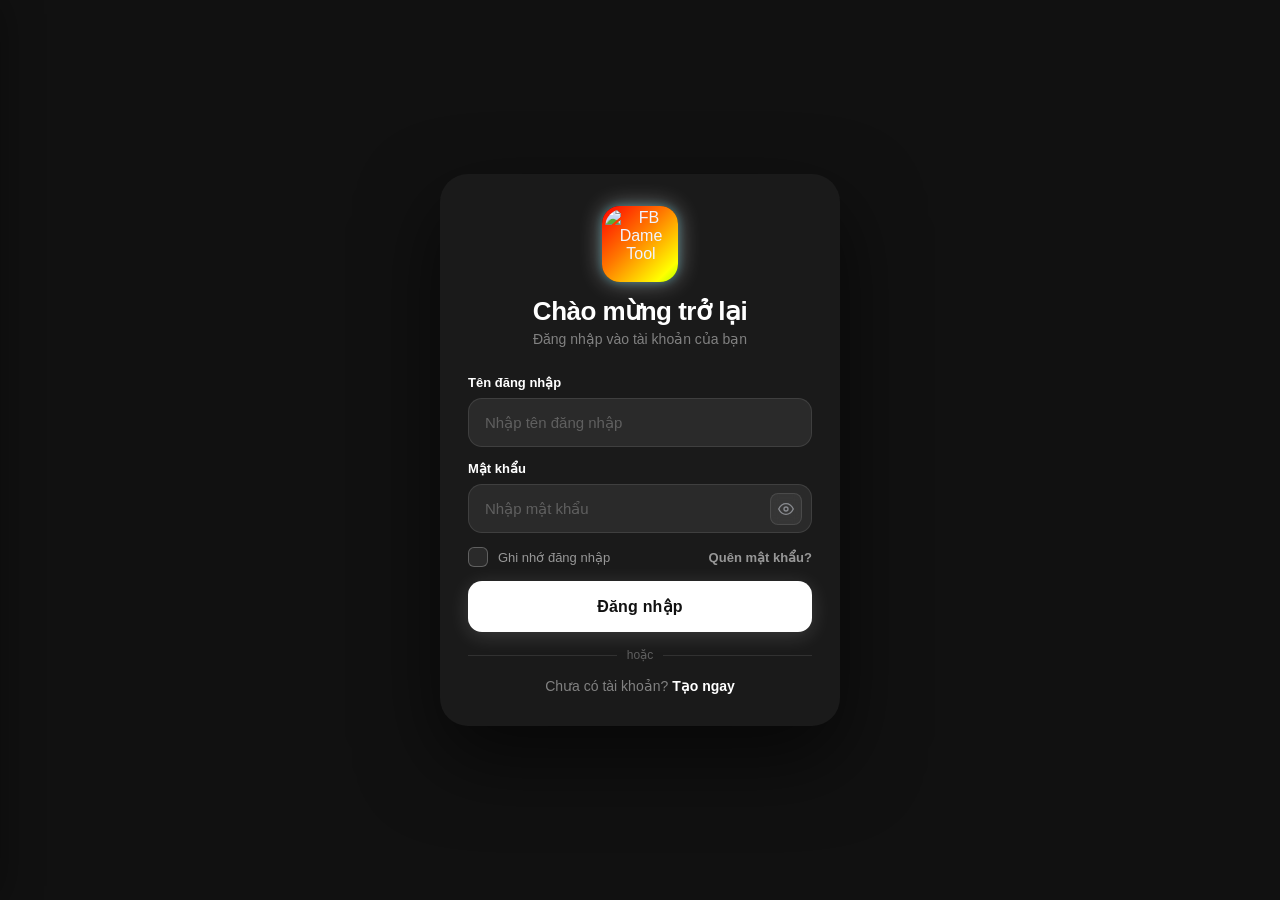
==== commit 55762484: "Add files via upload" ====
--- a/static/index.html
+++ b/static/index.html
@@ -20,7 +20,7 @@
 <meta name="keywords" content="FB Dame Tool, báo cáo Facebook, dame acc, tool dame, Dzi Meo Meo, máy ảo Windows, PC ảo, phone ảo, VPS dame Facebook">
 <meta name="author" content="Nguyễn Hoàng Khánh Nam (Dzi Meo Meo)">
 <link rel="icon" href="https://i.imgur.com/1qYFul7.jpeg" type="image/jpeg">
-<link rel="stylesheet" href="/static/style.css?v=18">
+<link rel="stylesheet" href="/static/style.css?v=20">
 <script>
 // Anti-flash: ẩn auth ngay nếu có token
 (function(){
@@ -45,42 +45,38 @@
      AUTH SCREEN
 ════════════════════════════════════════════════════════ -->
 <div id="auth-screen">
-  <div class="auth-card">
-    <div class="auth-logo">
-      <div class="auth-logo-icon">
-        <div class="rainbow-logo-wrap">
-          <img src="https://i.imgur.com/vIkYA9e.jpeg" class="rainbow-logo-img" alt="FB Dame Tool">
-        </div>
-      </div>
-      <div class="auth-logo-title">FB Dame Tool</div>
-      <div class="auth-logo-sub">Phát triển bởi Nguyễn Hoàng Khánh Nam (Dzi) · 2026</div>
-    </div>
-    <div class="auth-tabs">
-      <div class="auth-tab active" id="tab-login-btn" onclick="switchAuthTab('login')">🔐 Đăng nhập</div>
-      <div class="auth-tab" id="tab-reg-btn" onclick="switchAuthTab('register')">📝 Đăng ký</div>
-    </div>
-
-    <!-- LOGIN FORM (redesigned) -->
-    <div id="auth-login-form" class="auth-form" style="position:relative;z-index:5">
+  <div class="auth-card-new">
+
+    <!-- ── LOGO ── -->
+    <div style="text-align:center;margin-bottom:28px">
+      <div class="rainbow-logo-wrap" style="display:inline-block;margin-bottom:14px">
+        <img src="https://i.imgur.com/vIkYA9e.jpeg" class="rainbow-logo-img" alt="FB Dame Tool" style="width:72px;height:72px;border-radius:18px;object-fit:cover">
+      </div>
+      <div id="auth-title-login" style="font-size:26px;font-weight:800;color:#fff;letter-spacing:-.5px">Chào mừng trở lại</div>
+      <div id="auth-title-register" style="font-size:26px;font-weight:800;color:#fff;letter-spacing:-.5px;display:none">Tạo tài khoản</div>
+      <div id="auth-sub-login" style="font-size:14px;color:rgba(255,255,255,.45);margin-top:4px">Đăng nhập vào tài khoản của bạn</div>
+      <div id="auth-sub-register" style="font-size:14px;color:rgba(255,255,255,.45);margin-top:4px;display:none">Điền thông tin để đăng ký</div>
+    </div>
+    <!-- tabs ẩn, giữ để switchAuthTab không lỗi -->
+    <div style="display:none">
+      <div id="tab-login-btn"></div>
+      <div id="tab-reg-btn"></div>
+    </div>
+
+    <!-- ══ LOGIN FORM ══ -->
+    <div id="auth-login-form" style="display:flex;flex-direction:column;gap:14px">
       <!-- Username -->
-      <div class="field-group">
-        <div class="field-label" style="display:flex;align-items:center;gap:6px">
-          <svg width="12" height="12" viewBox="0 0 24 24" fill="none" stroke="currentColor" stroke-width="2.5"><path d="M20 21v-2a4 4 0 0 0-4-4H8a4 4 0 0 0-4 4v2"/><circle cx="12" cy="7" r="4"/></svg>
-          Tên đăng nhập
-        </div>
-        <input class="field-input" id="login-user" type="text" placeholder="Nhập tên đăng nhập" autocomplete="username"
-          onkeydown="if(event.key==='Enter'){document.getElementById('login-pass').focus()}"
-          style="box-sizing:border-box">
+      <div>
+        <div class="auth-field-label-new">Tên đăng nhập</div>
+        <input class="auth-input-new" id="login-user" type="text" placeholder="Nhập tên đăng nhập" autocomplete="username"
+          onkeydown="if(event.key==='Enter'){document.getElementById('login-pass').focus()}">
       </div>
       <!-- Password -->
-      <div class="field-group">
-        <div class="field-label" style="display:flex;align-items:center;gap:6px">
-          <svg width="12" height="12" viewBox="0 0 24 24" fill="none" stroke="currentColor" stroke-width="2.5"><rect x="3" y="11" width="18" height="11" rx="2"/><path d="M7 11V7a5 5 0 0 1 10 0v4"/></svg>
-          Mật khẩu
-        </div>
+      <div>
+        <div class="auth-field-label-new">Mật khẩu</div>
         <div style="position:relative">
-          <input class="field-input" id="login-pass" type="password" placeholder="Nhập mật khẩu" autocomplete="current-password"
-            style="padding-right:44px;box-sizing:border-box"
+          <input class="auth-input-new" id="login-pass" type="password" placeholder="Nhập mật khẩu" autocomplete="current-password"
+            style="padding-right:48px"
             onkeydown="if(event.key==='Enter')doLogin()">
           <button type="button" class="pw-eye-btn" onclick="togglePw('login-pass',this)" title="Hiện/ẩn mật khẩu" aria-label="Hiện/ẩn mật khẩu">
             <svg class="eye-icon" viewBox="0 0 24 24" fill="none" stroke="currentColor" stroke-width="2" stroke-linecap="round" stroke-linejoin="round"><path d="M1 12s4-8 11-8 11 8 11 8-4 8-11 8-11-8-11-8z"/><circle cx="12" cy="12" r="3"/></svg>
@@ -88,67 +84,79 @@
           </button>
         </div>
       </div>
-      <!-- Remember me -->
-      <div class="remember-row" id="remember-row" onclick="toggleRemember()" style="user-select:none">
-        <div class="remember-check" id="remember-check"></div>
-        <span>Ghi nhớ đăng nhập</span>
+      <!-- Remember + Forgot -->
+      <div style="display:flex;align-items:center;justify-content:space-between">
+        <div class="remember-row" id="remember-row" onclick="toggleRemember()" style="user-select:none;margin:0">
+          <div class="remember-check-new" id="remember-check"></div>
+          <span style="font-size:13px;color:rgba(255,255,255,.55)">Ghi nhớ đăng nhập</span>
+        </div>
+        <span onclick="openForgotModal()" style="font-size:13px;font-weight:700;color:rgba(255,255,255,.55);cursor:pointer">Quên mật khẩu?</span>
       </div>
       <!-- Error -->
       <div class="auth-err" id="login-err"></div>
+
       <!-- Login button -->
-      <button class="auth-btn" id="login-btn" type="button"
-        onclick="doLogin()"
-        style="width:100%;padding:14px;border:none;border-radius:13px;font-size:15px;font-weight:800;cursor:pointer;background:linear-gradient(135deg,#2979ff,#7c4dff);color:#fff;box-shadow:0 4px 20px rgba(41,121,255,.35);position:relative;z-index:5;letter-spacing:.5px">
-        🔐 Đăng nhập
-      </button>
-      <div style="text-align:center;margin-top:10px">
-        <span onclick="openForgotModal()" style="color:var(--blue);font-size:13px;cursor:pointer;text-decoration:underline">Quên mật khẩu?</span>
-      </div>
-    </div>
-
-  
-    <!-- REGISTER FORM -->
-    <div id="auth-register-form" class="auth-form" style="display:none">
-      <div class="field-group">
-        <div class="field-label">Tên đăng nhập</div>
-        <input class="field-input" id="reg-user" type="text" placeholder="Tối thiểu 6 ký tự" autocomplete="username">
-      </div>
-      <div class="field-group">
-        <div class="field-label">Mật khẩu</div>
-        <input class="field-input" id="reg-pass" type="password" placeholder="Tối thiểu 6 ký tự" autocomplete="new-password">
-      </div>
-      <div class="field-group">
-        <div class="field-label">Gmail</div>
-        <input class="field-input" id="reg-email" type="email" placeholder="example@gmail.com" onkeydown="if(event.key==='Enter')doRegisterSendOtp()">
+      <button class="auth-btn-new" id="login-btn" type="button" onclick="doLogin()">Đăng nhập</button>
+      <!-- Divider -->
+      <div style="display:flex;align-items:center;gap:10px;margin:2px 0">
+        <div style="flex:1;height:1px;background:rgba(255,255,255,.1)"></div>
+        <div style="font-size:12px;color:rgba(255,255,255,.3)">hoặc</div>
+        <div style="flex:1;height:1px;background:rgba(255,255,255,.1)"></div>
+      </div>
+      <!-- Switch to register -->
+      <div style="text-align:center;font-size:14px;color:rgba(255,255,255,.45)">
+        Chưa có tài khoản? <span onclick="switchAuthTab('register')" style="color:#fff;font-weight:700;cursor:pointer">Tạo ngay</span>
+      </div>
+    </div>
+
+    <!-- ══ REGISTER FORM ══ -->
+    <div id="auth-register-form" style="display:none;flex-direction:column;gap:14px">
+      <div>
+        <div class="auth-field-label-new">Tên đăng nhập</div>
+        <input class="auth-input-new" id="reg-user" type="text" placeholder="Tối thiểu 6 ký tự" autocomplete="username">
+      </div>
+      <div>
+        <div class="auth-field-label-new">Mật khẩu</div>
+        <input class="auth-input-new" id="reg-pass" type="password" placeholder="Tối thiểu 6 ký tự" autocomplete="new-password">
+      </div>
+      <div>
+        <div class="auth-field-label-new">Gmail</div>
+        <input class="auth-input-new" id="reg-email" type="email" placeholder="example@gmail.com" onkeydown="if(event.key==='Enter')doRegisterSendOtp()">
       </div>
       <!-- CAPTCHA -->
-      <div class="field-group">
-        <div class="field-label">Xác minh bảo mật (CAPTCHA)</div>
-        <div class="captcha-box" id="captcha-box">
-          <div class="captcha-question" id="captcha-q">Đang tải...</div>
-          <div id="captcha-content"></div>
-        </div>
+      <div>
+
       </div>
       <div class="auth-err" id="reg-err"></div>
-      <!-- Step 1: Đăng ký -->
+      <!-- Step 1 -->
       <div id="reg-step1">
-        <button class="auth-btn" id="reg-btn" onclick="doRegisterSendOtp()">📧 Gửi mã OTP xác minh</button>
-      </div>
-      <!-- Step 2: Xác minh OTP -->
-      <div id="reg-step2" style="display:none">
-        <p style="font-size:12px;color:var(--muted);text-align:center;margin-bottom:8px">📨 Mã OTP đã gửi về Gmail của bạn</p>
+        <button class="auth-btn-new" id="reg-btn" onclick="doRegisterSendOtp()">Gửi mã OTP xác minh</button>
+      </div>
+      <!-- Step 2: OTP -->
+      <div id="reg-step2" style="display:none;flex-direction:column;gap:10px">
+        <p style="font-size:12px;color:rgba(255,255,255,.45);text-align:center;margin:0">📨 Mã OTP đã gửi về Gmail của bạn</p>
         <div class="otp-timer" id="reg-otp-timer-wrap">
           ⏱ Còn lại: <span class="otp-timer-val" id="reg-otp-timer-val">5:00</span>
           <span class="otp-timer-bar"><span class="otp-timer-fill" id="reg-otp-bar-fill" style="width:100%"></span></span>
         </div>
-        <input class="field-input" id="reg-otp" type="text" maxlength="6" placeholder="Nhập OTP 6 số" style="letter-spacing:6px;font-size:20px;text-align:center;margin:8px 0">
-        <button class="auth-btn" id="reg-otp-btn" onclick="doRegisterVerify()">✅ Xác minh & Đăng ký</button>
-        <div style="text-align:center;margin-top:6px">
-          <span onclick="doRegisterSendOtp()" style="color:var(--blue);font-size:12px;cursor:pointer">🔄 Gửi lại OTP</span>
-        </div>
-      </div>
-    </div>
-</div>
+        <input class="auth-input-new" id="reg-otp" type="text" maxlength="6" placeholder="Nhập OTP 6 số" style="letter-spacing:8px;font-size:20px;text-align:center">
+        <button class="auth-btn-new" id="reg-otp-btn" onclick="doRegisterVerify()">✅ Xác minh & Đăng ký</button>
+        <div style="text-align:center">
+          <span onclick="doRegisterSendOtp()" style="color:rgba(255,255,255,.5);font-size:12px;cursor:pointer">🔄 Gửi lại OTP</span>
+        </div>
+      </div>
+      <!-- Switch to login -->
+      <div style="display:flex;align-items:center;gap:10px;margin:2px 0">
+        <div style="flex:1;height:1px;background:rgba(255,255,255,.1)"></div>
+        <div style="font-size:12px;color:rgba(255,255,255,.3)">hoặc</div>
+        <div style="flex:1;height:1px;background:rgba(255,255,255,.1)"></div>
+      </div>
+      <div style="text-align:center;font-size:14px;color:rgba(255,255,255,.45)">
+        Đã có tài khoản? <span onclick="switchAuthTab('login')" style="color:#fff;font-weight:700;cursor:pointer">Đăng nhập</span>
+      </div>
+    </div>
+
+  </div>
 </div>
 
 <!-- ═══════════════════════════════════════════════════════
@@ -229,11 +237,11 @@
   <div id="sb-admin-section" style="display:none">
     <div class="sb-divider"></div>
     <div class="sb-section-label" style="color:#ff8c00;display:flex;align-items:center;gap:5px"><span>👑</span> Quản trị Admin</div>
-    <div class="sb-item" id="sb-admin-hotdeal-item" onclick="openAdminHotDealModal();closeMenu()" style="background:linear-gradient(135deg,rgba(255,100,0,.06),transparent);border-left:2px solid rgba(255,100,0,.4)">
+    <div class="sb-item" id="sb-admin-hotdeal-item" onclick="closeMenu();setTimeout(openAdminHotDealModal,300)" style="background:linear-gradient(135deg,rgba(255,100,0,.06),transparent);border-left:2px solid rgba(255,100,0,.4)">
       <span class="sb-item-icon" style="background:rgba(255,100,0,.15)"><svg viewBox="0 0 24 24" fill="none" stroke="#ff6d00" stroke-width="2" stroke-linecap="round" stroke-linejoin="round"><path d="M20 7H4a2 2 0 0 0-2 2v6a2 2 0 0 0 2 2h16a2 2 0 0 0 2-2V9a2 2 0 0 0-2-2z"/><path d="M16 21V5a2 2 0 0 0-2-2h-4a2 2 0 0 0-2 2v16"/></svg></span>
       🔥 Tạo Hot Deal
     </div>
-    <div class="sb-item" id="sb-admin-notif-item" onclick="openAdminNotifModal();closeMenu()" style="background:linear-gradient(135deg,rgba(255,152,0,.06),transparent);border-left:2px solid rgba(255,152,0,.4)">
+    <div class="sb-item" id="sb-admin-notif-item" onclick="closeMenu();setTimeout(openAdminNotifModal,300)" style="background:linear-gradient(135deg,rgba(255,152,0,.06),transparent);border-left:2px solid rgba(255,152,0,.4)">
       <span class="sb-item-icon" style="background:rgba(255,152,0,.15)"><svg viewBox="0 0 24 24" fill="none" stroke="#ff9800" stroke-width="2" stroke-linecap="round" stroke-linejoin="round"><path d="M18 8A6 6 0 0 0 6 8c0 7-3 9-3 9h18s-3-2-3-9"/><path d="M13.73 21a2 2 0 0 1-3.46 0"/></svg></span>
       📢 Tạo thông báo
     </div>
@@ -299,7 +307,7 @@
       </div>
       <div id="bell-btn" onclick="event.stopPropagation();toggleBellDrop()" title="Thông báo" style="width:38px;height:38px;border-radius:11px;border:1px solid rgba(255,152,0,.25);background:rgba(255,152,0,.08);cursor:pointer;display:flex;align-items:center;justify-content:center;position:relative;flex-shrink:0">
         <svg class="bell-icon" viewBox="0 0 24 24" fill="none" stroke="#ff9800" stroke-width="2" stroke-linecap="round" stroke-linejoin="round" width="17" height="17"><path d="M18 8A6 6 0 0 0 6 8c0 7-3 9-3 9h18s-3-2-3-9"/><path d="M13.73 21a2 2 0 0 1-3.46 0"/></svg>
-        <span id="bell-badge" style="display:none;position:absolute;top:4px;right:4px;min-width:16px;height:16px;border-radius:8px;background:#ff4d4d;border:1.5px solid var(--bg1);font-size:9px;font-weight:800;color:#fff;display:flex;align-items:center;justify-content:center;padding:0 3px"></span>
+        <span id="bell-badge" style="display:none;position:absolute;top:4px;right:4px;min-width:16px;height:16px;border-radius:8px;background:#ff4d4d;border:1.5px solid var(--bg1);font-size:9px;font-weight:800;color:#fff;align-items:center;justify-content:center;padding:0 3px"></span>
       </div>
       <div class="hamburger-btn" onclick="toggleMenu()">
         <span></span><span></span><span></span>
@@ -1420,21 +1428,21 @@
   </div>
 </div>
 
-<script src="/static/globals.js?v=18"></script>
-<script src="/static/captcha.js?v=18"></script>
-<script src="/static/auth.js?v=18"></script>
-<script src="/static/dame.js?v=18"></script>
-<script src="/static/history.js?v=18"></script>
-<script src="/static/balance.js?v=18"></script>
-<script src="/static/admin.js?v=18"></script>
-<script src="/static/deposit.js?v=18"></script>
-<script src="/static/vps.js?v=18"></script>
-<script src="/static/utils.js?v=18"></script>
-<script src="/static/wizard.js?v=18"></script>
-<script src="/static/server_list.js?v=18"></script>
-<script src="/static/server_detail.js?v=18"></script>
-<script src="/static/init.js?v=18"></script>
-<script src="/static/screenshot.js?v=18"></script>
+<script src="/static/globals.js?v=20"></script>
+<script src="/static/captcha.js?v=20"></script>
+<script src="/static/auth.js?v=20"></script>
+<script src="/static/dame.js?v=20"></script>
+<script src="/static/history.js?v=20"></script>
+<script src="/static/balance.js?v=20"></script>
+<script src="/static/admin.js?v=20"></script>
+<script src="/static/deposit.js?v=20"></script>
+<script src="/static/vps.js?v=20"></script>
+<script src="/static/utils.js?v=20"></script>
+<script src="/static/wizard.js?v=20"></script>
+<script src="/static/server_list.js?v=20"></script>
+<script src="/static/server_detail.js?v=20"></script>
+<script src="/static/init.js?v=20"></script>
+<script src="/static/screenshot.js?v=20"></script>
 
 <!-- DEPOSIT HISTORY STANDALONE MODAL -->
 <div class="modal-overlay" id="deposit-hist-standalone-modal" onclick="if(event.target===this)closeModal('deposit-hist-standalone-modal')">
@@ -1552,7 +1560,7 @@
   </div>
 </div>
 
-<script src="/static/chat.js?v=18"></script>
+<script src="/static/chat.js?v=20"></script>
 <!-- ══════════════════════════════════════════════════════
      POSTS FEED MODAL
 ══════════════════════════════════════════════════════ -->
@@ -1645,9 +1653,9 @@
   </div>
 </div>
 
-<script src="/static/posts.js?v=18"></script>
-<script src="/static/hotdeal.js?v=18"></script>
-<script src="/static/notifications.js?v=18"></script>
+<script src="/static/posts.js?v=20"></script>
+<script src="/static/hotdeal.js?v=20"></script>
+<script src="/static/notifications.js?v=20"></script>
 
 <!-- LIGHTBOX VIEWER -->
 <div id="lightbox-overlay" onclick="closeLightbox()" style="display:none;position:fixed;inset:0;z-index:99000;background:rgba(0,0,0,.92);align-items:center;justify-content:center;flex-direction:column">
--- a/static/style.css
+++ b/static/style.css
@@ -1,9 +1,9 @@
 *{box-sizing:border-box;margin:0;padding:0;transition:background .3s,color .3s,border-color .3s}
 :root{
-  --bg1:#0a0e1a;--bg2:#0d1428;--bg3:#0f1830;--bg:#0a0e1a;
+  --bg1:#0e0e0e;--bg2:#161616;--bg3:#1c1c1c;--bg:#0e0e0e;
   --glass:rgba(255,255,255,0.04);--glass2:rgba(255,255,255,0.08);
   --border:rgba(255,255,255,0.1);
-  --blue:#4f9eff;--blue2:#2979ff;--cyan:#00e5ff;--purple:#7c4dff;
+  --blue:#e0e0e0;--blue2:#ffffff;--cyan:#b0b0b0;--purple:#888888;
   --green:#00e676;--red:#ff5252;--yellow:#ffd740;--orange:#ff9100;
   --text:#f0f4ff;--muted:rgba(240,244,255,0.45);--shadow:rgba(0,0,0,0.5);
 }
@@ -18,19 +18,19 @@
 .mgmt-tab.active{background:linear-gradient(135deg,var(--yellow),var(--orange));color:#000}
 /* ── DEPOSIT AMOUNT BTNS ── */
 .dep-amt-btn{padding:11px 6px;border-radius:10px;border:1.5px solid var(--border);background:var(--glass2);font-size:14px;font-weight:800;cursor:pointer;color:var(--text);transition:.15s}
-.dep-amt-btn:hover,.dep-amt-btn.selected{border-color:var(--blue);background:rgba(79,158,255,.15);color:var(--blue)}
+.dep-amt-btn:hover,.dep-amt-btn.selected{border-color:var(--blue);background:rgba(255,255,255,.15);color:var(--blue)}
 /* ── VPS SHOP ── */
 .vps-filter-btn{padding:6px 12px;border-radius:8px;border:1px solid var(--border);background:var(--glass2);font-size:11px;font-weight:700;cursor:pointer;color:var(--muted);transition:.15s}
 .vps-tab-btn{padding:8px 4px;border-radius:10px;border:1.5px solid var(--border);background:var(--glass2);font-size:13px;font-weight:700;cursor:pointer;color:var(--muted);transition:.15s;text-align:center;line-height:1.4}
-.vps-tab-btn.active,.vps-tab-btn:hover{border-color:var(--blue);background:rgba(79,158,255,.15);color:var(--blue)}
-.vps-tab-btn.active{background:linear-gradient(135deg,rgba(79,158,255,.25),rgba(124,77,255,.15));color:#fff;border-color:var(--purple)}
+.vps-tab-btn.active,.vps-tab-btn:hover{border-color:var(--blue);background:rgba(255,255,255,.15);color:var(--blue)}
+.vps-tab-btn.active{background:linear-gradient(135deg,rgba(255,255,255,.25),rgba(255,255,255,.15));color:#fff;border-color:var(--purple)}
 .vps-main-tab{padding:8px 4px;border-radius:0;border:none;border-bottom:2.5px solid transparent;background:transparent;font-size:14px;font-weight:700;cursor:pointer;color:var(--muted);transition:.15s;text-align:center;line-height:1.5}
 .vps-main-tab span{font-size:10px;display:block;font-weight:600;letter-spacing:.5px;text-transform:uppercase}
 .vps-main-tab.active{color:var(--blue);border-bottom-color:var(--blue)}
 .vps-main-tab:hover{color:var(--text)}
-.vps-filter-btn.active,.vps-filter-btn:hover{border-color:var(--purple);background:rgba(124,77,255,.15);color:var(--purple)}
+.vps-filter-btn.active,.vps-filter-btn:hover{border-color:var(--purple);background:rgba(255,255,255,.15);color:var(--purple)}
 .vps-plan-card{background:var(--glass2);border:1.5px solid var(--border);border-radius:14px;padding:14px;cursor:pointer;transition:.2s;position:relative}
-.vps-plan-card:hover{border-color:var(--blue);transform:translateY(-2px);box-shadow:0 8px 24px rgba(79,158,255,.2)}
+.vps-plan-card:hover{border-color:var(--blue);transform:translateY(-2px);box-shadow:0 8px 24px rgba(255,255,255,.2)}
 .vps-plan-card.popular{border-color:rgba(255,193,7,.5);background:rgba(255,193,7,.06)}
 .vps-popular-badge{position:absolute;top:-8px;right:10px;background:linear-gradient(135deg,var(--yellow),var(--orange));color:#000;font-size:10px;font-weight:800;padding:2px 8px;border-radius:20px}
 /* ── MY VPS CARD ── */
@@ -43,8 +43,8 @@
 .dep-status-badge.rejected{background:rgba(255,82,82,.15);color:var(--red)}
 .bg-orbs{position:fixed;inset:0;pointer-events:none;z-index:0;overflow:hidden}
 .orb{position:absolute;border-radius:50%;filter:blur(80px);opacity:.12;animation:float 8s ease-in-out infinite}
-.orb1{width:500px;height:500px;background:var(--blue2);top:-100px;left:-100px;animation-delay:0s}
-.orb2{width:400px;height:400px;background:var(--purple);bottom:-100px;right:-100px;animation-delay:3s}
+.orb1{width:500px;height:500px;background:#1a1a1a;top:-100px;left:-100px;animation-delay:0s}
+.orb2{width:400px;height:400px;background:#111111;bottom:-100px;right:-100px;animation-delay:3s}
 .orb3{width:300px;height:300px;background:var(--cyan);top:40%;left:40%;animation-delay:1.5s}
 @keyframes float{0%,100%{transform:translate(0,0) scale(1)}50%{transform:translate(30px,-30px) scale(1.05)}}
 .wrap{position:relative;z-index:1;max-width:860px;margin:0 auto;padding:16px 14px 60px}
@@ -62,35 +62,35 @@
   background:linear-gradient(135deg,#ff0000,#ff7700,#ffff00,#00ff00,#00ffff,#0077ff,#8800ff,#ff0000);
   background-size:300% 300%;
   animation:rainbowSpin 2.5s linear infinite;
-  box-shadow:0 0 22px rgba(124,77,255,.45),0 0 8px rgba(0,229,255,.3);
+  box-shadow:0 0 22px rgba(255,255,255,.45),0 0 8px rgba(0,229,255,.3);
   display:inline-flex;align-items:center;justify-content:center;margin-bottom:2px;
 }
 .rainbow-logo-img{width:70px;height:70px;border-radius:15px;object-fit:cover;display:block}
 
 /* Circular logo for sidebar */
-.sb-logo-circle{width:30px;height:30px;border-radius:50%;object-fit:cover;border:2px solid rgba(79,158,255,.4);display:block}
-.auth-logo-title{font-size:22px;font-weight:800;background:linear-gradient(135deg,var(--blue),var(--cyan));-webkit-background-clip:text;-webkit-text-fill-color:transparent}
+.sb-logo-circle{width:30px;height:30px;border-radius:50%;object-fit:cover;border:2px solid rgba(255,255,255,.4);display:block}
+.auth-logo-title{font-size:22px;font-weight:800;background:linear-gradient(135deg,#ffffff,#b0b0b0);-webkit-background-clip:text;-webkit-text-fill-color:transparent}
 .auth-logo-sub{font-size:11px;color:var(--muted);margin-top:4px}
 .auth-tabs{display:flex;gap:0;background:var(--glass2);border-radius:12px;padding:4px;margin-bottom:24px}
 .auth-tab{flex:1;padding:9px;border-radius:9px;font-size:13px;font-weight:700;cursor:pointer;text-align:center;color:var(--muted);transition:all .2s}
-.auth-tab.active{background:linear-gradient(135deg,var(--blue2),var(--purple));color:#fff;box-shadow:0 4px 12px rgba(41,121,255,.35)}
+.auth-tab.active{background:linear-gradient(135deg,#2a2a2a,#1a1a1a);color:#fff;box-shadow:0 4px 12px rgba(255,255,255,.35)}
 .auth-form{display:flex;flex-direction:column;gap:12px}
 .field-group{display:flex;flex-direction:column;gap:6px}
 .field-label{font-size:11px;font-weight:700;letter-spacing:1.2px;text-transform:uppercase;color:var(--muted)}
 .field-input{width:100%;padding:11px 14px;background:var(--glass2);border:1.5px solid var(--border);border-radius:11px;font-size:14px;color:var(--text);outline:none;font-family:inherit}
-.field-input:focus{border-color:var(--blue);box-shadow:0 0 0 3px rgba(79,158,255,.12)}
+.field-input:focus{border-color:var(--blue);box-shadow:0 0 0 3px rgba(255,255,255,.12)}
 .field-input::placeholder{color:var(--muted)}
-.auth-btn{width:100%;padding:13px;border:none;border-radius:12px;font-size:15px;font-weight:800;cursor:pointer;background:linear-gradient(135deg,var(--blue2),var(--purple));color:#fff;box-shadow:0 4px 20px rgba(41,121,255,.3);margin-top:4px}
+.auth-btn{width:100%;padding:13px;border:none;border-radius:12px;font-size:15px;font-weight:800;cursor:pointer;background:linear-gradient(135deg,#2a2a2a,#1a1a1a);color:#fff;box-shadow:0 4px 20px rgba(255,255,255,.3);margin-top:4px}
 .auth-btn:hover{opacity:.9;transform:translateY(-1px)}
 .auth-btn:disabled{opacity:.5;cursor:not-allowed;transform:none}
 .auth-err{background:rgba(255,82,82,.12);border:1px solid rgba(255,82,82,.3);border-radius:10px;padding:10px 14px;font-size:13px;color:var(--red);display:none}
 .remember-row{display:flex;align-items:center;gap:10px;cursor:pointer;font-size:13px;color:var(--muted);user-select:none}
 .pw-eye-btn{position:absolute;right:10px;top:50%;transform:translateY(-50%);background:rgba(255,255,255,0.06);border:1px solid rgba(255,255,255,0.1);border-radius:8px;cursor:pointer;width:32px;height:32px;display:flex;align-items:center;justify-content:center;color:var(--muted);backdrop-filter:blur(4px);transition:all .18s;padding:0}
 .pw-eye-btn svg{width:16px;height:16px;transition:all .18s}
-.pw-eye-btn:hover{background:rgba(79,158,255,0.15);border-color:rgba(79,158,255,0.4);color:var(--blue);transform:translateY(-50%) scale(1.08)}
-.pw-eye-btn.active{background:rgba(79,158,255,0.18);border-color:rgba(79,158,255,0.5);color:var(--blue)}
+.pw-eye-btn:hover{background:rgba(255,255,255,0.15);border-color:rgba(255,255,255,0.4);color:var(--blue);transform:translateY(-50%) scale(1.08)}
+.pw-eye-btn.active{background:rgba(255,255,255,0.18);border-color:rgba(255,255,255,0.5);color:var(--blue)}
 .remember-check{width:20px;height:20px;border-radius:6px;border:1.5px solid var(--border);background:var(--glass2);flex-shrink:0;display:flex;align-items:center;justify-content:center;transition:all .15s;font-size:12px}
-.remember-check.checked{background:linear-gradient(135deg,var(--blue2),var(--purple));border-color:transparent;color:#fff}
+.remember-check.checked{background:linear-gradient(135deg,#2a2a2a,#1a1a1a);border-color:transparent;color:#fff}
 
 /* ── CAPTCHA ─────────────────────────────────────────── */
 .captcha-box{background:var(--glass2);border:1.5px solid var(--border);border-radius:12px;padding:14px;display:flex;flex-direction:column;gap:10px}
@@ -110,20 +110,20 @@
 /* ── TOP BAR ─────────────────────────────────────────── */
 .topbar{display:flex;align-items:center;justify-content:space-between;padding:12px 18px;margin-bottom:20px;background:var(--glass);backdrop-filter:blur(20px);border:1px solid var(--border);border-radius:16px;position:relative;z-index:100}
 .topbar-left{display:flex;align-items:center;gap:12px}
-.logo-text{font-size:17px;font-weight:800;background:linear-gradient(135deg,var(--blue),var(--cyan));-webkit-background-clip:text;-webkit-text-fill-color:transparent}
+.logo-text{font-size:17px;font-weight:800;background:linear-gradient(135deg,#ffffff,#b0b0b0);-webkit-background-clip:text;-webkit-text-fill-color:transparent}
 .logo-sub{font-size:10px;color:var(--muted)}
 .topbar-right{display:flex;gap:8px;align-items:center}
 .clock{font-size:12px;color:var(--muted);font-variant-numeric:tabular-nums;min-width:64px}
-.user-badge{font-size:12px;font-weight:700;padding:4px 10px;background:linear-gradient(135deg,rgba(79,158,255,.2),rgba(124,77,255,.2));border:1px solid rgba(79,158,255,.3);border-radius:20px;color:var(--blue)}
+.user-badge{font-size:12px;font-weight:700;padding:4px 10px;background:linear-gradient(135deg,rgba(255,255,255,.2),rgba(255,255,255,.2));border:1px solid rgba(255,255,255,.3);border-radius:20px;color:var(--blue)}
 .admin-badge{background:linear-gradient(135deg,rgba(255,215,64,.2),rgba(255,145,0,.2));border-color:rgba(255,215,64,.4);color:var(--yellow)}
 
 /* ── ICON BUTTONS ────────────────────────────────────── */
 .icon-btn{width:36px;height:36px;border-radius:10px;border:none;background:var(--glass2);cursor:pointer;display:flex;align-items:center;justify-content:center;font-size:15px;color:var(--text);position:relative;transition:all .15s}
-.icon-btn:hover{background:rgba(79,158,255,.18);transform:scale(1.07)}
+.icon-btn:hover{background:rgba(255,255,255,.18);transform:scale(1.07)}
 
 /* ── SUPPORT BUTTONS → sidebar style ─────────────────── */
 .support-btn{flex:1;padding:10px 12px;border-radius:13px;background:var(--glass);border:1px solid var(--border);font-size:12px;font-weight:700;cursor:pointer;text-align:left;color:var(--text);display:flex;align-items:center;gap:10px;transition:all .15s}
-.support-btn:hover{border-color:var(--blue);background:rgba(79,158,255,.08);transform:translateY(-1px)}
+.support-btn:hover{border-color:var(--blue);background:rgba(255,255,255,.08);transform:translateY(-1px)}
 .support-btn .sb-item-icon{width:34px;height:34px;border-radius:9px;display:flex;align-items:center;justify-content:center;flex-shrink:0}
 .support-btn .sb-item-icon svg{width:17px;height:17px}
 .badge{position:absolute;top:-5px;right:-5px;background:var(--red);color:#fff;font-size:9px;font-weight:700;width:17px;height:17px;border-radius:50%;display:flex;align-items:center;justify-content:center}
@@ -143,17 +143,17 @@
 .sb-logo-text{font-size:13px;font-weight:800;color:var(--text);letter-spacing:.5px}
 .sb-close{width:30px;height:30px;border-radius:8px;border:1px solid rgba(255,255,255,.1);background:rgba(255,255,255,.05);cursor:pointer;display:flex;align-items:center;justify-content:center;font-size:14px;color:var(--muted)}
 .sb-close:hover{background:rgba(255,255,255,.12);color:#fff}
-.sb-user{margin:14px 16px;padding:12px 14px;border-radius:14px;background:linear-gradient(135deg,rgba(79,158,255,.12),rgba(124,77,255,.08));border:1px solid rgba(79,158,255,.2);display:flex;align-items:center;gap:11px}
-.sb-user-avatar{width:36px;height:36px;border-radius:50%;background:linear-gradient(135deg,var(--blue2),var(--purple));display:flex;align-items:center;justify-content:center;font-size:16px;flex-shrink:0}
+.sb-user{margin:14px 16px;padding:12px 14px;border-radius:14px;background:linear-gradient(135deg,rgba(255,255,255,.12),rgba(255,255,255,.08));border:1px solid rgba(255,255,255,.2);display:flex;align-items:center;gap:11px}
+.sb-user-avatar{width:36px;height:36px;border-radius:50%;background:linear-gradient(135deg,#2a2a2a,#1a1a1a);display:flex;align-items:center;justify-content:center;font-size:16px;flex-shrink:0}
 .sb-user-name{font-size:13px;font-weight:700;color:var(--text);margin-bottom:1px}
 .sb-user-role{font-size:10px;color:var(--blue);font-weight:600}
 .sb-section-label{padding:14px 18px 6px;font-size:9.5px;font-weight:700;letter-spacing:1.8px;color:var(--muted);text-transform:uppercase}
 .sb-item{display:flex;align-items:center;gap:13px;padding:12px 18px;font-size:13.5px;font-weight:600;color:var(--text);cursor:pointer;position:relative;transition:all .15s;border-left:3px solid transparent}
 .sb-item:hover{background:var(--glass);color:var(--text);border-left-color:var(--blue)}
-.sb-item.active{background:rgba(79,158,255,.1);color:var(--blue);border-left-color:var(--blue)}
+.sb-item.active{background:rgba(255,255,255,.1);color:var(--blue);border-left-color:var(--blue)}
 .sb-item-icon{width:34px;height:34px;border-radius:9px;display:flex;align-items:center;justify-content:center;flex-shrink:0;font-size:0}
 .sb-item-icon svg{width:17px;height:17px}
-.ic-blue{background:rgba(41,121,255,.22)}
+.ic-blue{background:rgba(255,255,255,.22)}
 .ic-green{background:rgba(0,200,130,.2)}
 .ic-orange{background:rgba(255,150,50,.2)}
 .ic-purple{background:rgba(149,76,255,.22)}
@@ -165,7 +165,7 @@
 .sb-badge{margin-left:auto;background:var(--red);color:#fff;font-size:9px;font-weight:700;min-width:17px;height:17px;border-radius:50%;display:none;align-items:center;justify-content:center;padding:0 3px}
 .sb-item-tag{margin-left:auto;padding:2px 8px;border-radius:20px;font-size:9px;font-weight:800;letter-spacing:.5px}
 .sb-item-tag.hot{background:rgba(255,89,89,.2);color:#ff5959;border:1px solid rgba(255,89,89,.3)}
-.sb-item-tag.new{background:rgba(0,200,150,.15);color:#00c896;border:1px solid rgba(0,200,150,.25)}
+.sb-item-tag.new{background:rgba(255,255,255,.15);color:#ffffff;border:1px solid rgba(255,255,255,.25)}
 .sb-divider{height:1px;background:var(--border);margin:8px 16px}
 .sb-toggle-row{display:flex;align-items:center;justify-content:space-between;padding:11px 18px;cursor:pointer}
 .sb-toggle-row:hover{background:var(--glass)}
@@ -176,13 +176,13 @@
 .sb-logout{display:flex;align-items:center;gap:11px;padding:12px 14px;border-radius:12px;background:rgba(255,89,89,.08);border:1px solid rgba(255,89,89,.2);cursor:pointer;font-size:13px;font-weight:700;color:#ff5959;transition:all .15s}
 .sb-logout:hover{background:rgba(255,89,89,.15)}
 /* Welcome topbar */
-.welcome-topbar{display:flex;align-items:center;justify-content:space-between;padding:16px 18px 0;position:relative;z-index:1}
+.welcome-topbar{display:flex;align-items:center;justify-content:space-between;padding:16px 18px 0;position:sticky;top:0;z-index:300;background:var(--bg1)}
 .welcome-topbar-logo{display:flex;align-items:center;gap:8px;font-size:13px;font-weight:800;color:var(--blue);letter-spacing:.5px}
 .welcome-topbar-right{display:flex;align-items:center;gap:10px}
 .welcome-clock{font-size:12px;font-weight:700;color:var(--muted);font-variant-numeric:tabular-nums}
-.hamburger-btn{width:38px;height:38px;border-radius:11px;border:1px solid rgba(79,158,255,.25);background:rgba(79,158,255,.08);cursor:pointer;display:flex;flex-direction:column;align-items:center;justify-content:center;gap:4px}
+.hamburger-btn{width:38px;height:38px;border-radius:11px;border:1px solid rgba(255,255,255,.25);background:rgba(255,255,255,.08);cursor:pointer;display:flex;flex-direction:column;align-items:center;justify-content:center;gap:4px}
 .hamburger-btn span{display:block;width:18px;height:2px;background:var(--blue);border-radius:2px;transition:all .2s}
-.hamburger-btn:hover{border-color:var(--blue);background:rgba(79,158,255,.15)}
+.hamburger-btn:hover{border-color:var(--blue);background:rgba(255,255,255,.15)}
 .d-section{padding:6px 12px;font-size:10px;font-weight:700;letter-spacing:1.5px;color:var(--blue);opacity:.6;text-transform:uppercase;margin-top:4px}
 .d-item{padding:11px 16px;font-size:13px;cursor:pointer;display:flex;align-items:center;gap:10px;border-top:1px solid var(--border)}
 .d-item:hover{background:var(--glass2)}
@@ -221,7 +221,7 @@
 .qr-frame::before{top:8px;left:8px;border-width:3px 0 0 3px;border-radius:4px 0 0 0}
 .qr-frame::after{bottom:8px;right:8px;border-width:0 3px 3px 0;border-radius:0 0 4px 0}
 #qr-icon{font-size:44px}
-#qr-img{width:200px;height:200px;border-radius:14px;display:none;border:2px solid var(--blue);box-shadow:0 0 30px rgba(79,158,255,.3)}
+#qr-img{width:200px;height:200px;border-radius:14px;display:none;border:2px solid var(--blue);box-shadow:0 0 30px rgba(255,255,255,.3)}
 .qr-hint{font-size:12px;color:var(--muted);text-align:center}
 .countdown-bar-wrap{width:100%;max-width:210px;margin-top:4px}
 .countdown-bar-track{height:5px;background:var(--border);border-radius:3px;overflow:hidden}
@@ -233,19 +233,19 @@
 /* ── SERVER CARDS SWIPE ── */
 .sv-rail{display:flex;gap:8px;overflow-x:auto;padding:4px 2px 10px;scroll-snap-type:x mandatory;-webkit-overflow-scrolling:touch;scrollbar-width:none;width:100%;box-sizing:border-box}
 .sv-rail::-webkit-scrollbar{display:none}
-.sv-card{min-width:260px;max-width:260px;background:linear-gradient(145deg,#0d1322,#111827);border:1px solid rgba(79,158,255,.22);border-radius:18px;scroll-snap-align:start;overflow:hidden;flex-shrink:0;position:relative;transition:transform .15s,box-shadow .15s}
+.sv-card{min-width:260px;max-width:260px;background:linear-gradient(145deg,#0d1322,#111827);border:1px solid rgba(255,255,255,.22);border-radius:18px;scroll-snap-align:start;overflow:hidden;flex-shrink:0;position:relative;transition:transform .15s,box-shadow .15s}
 .sv-card:active{transform:scale(.97)}
 .sv-card.running{border-color:rgba(0,230,118,.4);box-shadow:0 0 18px rgba(0,230,118,.15)}
 .sv-card.stopped{border-color:rgba(255,255,255,.1);opacity:.7}
 .sv-card-ss{width:100%;height:130px;object-fit:cover;object-position:top;display:block;background:#070b14}
-.sv-card-ss-ph{width:100%;height:130px;display:flex;align-items:center;justify-content:center;background:#070b14;font-size:30px;color:rgba(79,158,255,.3)}
+.sv-card-ss-ph{width:100%;height:130px;display:flex;align-items:center;justify-content:center;background:#070b14;font-size:30px;color:rgba(255,255,255,.3)}
 .sv-card-body{padding:11px 13px}
 .sv-card-name{font-size:13px;font-weight:800;white-space:nowrap;overflow:hidden;text-overflow:ellipsis;margin-bottom:3px}
-.sv-card-id{font-size:9px;color:rgba(79,158,255,.5);font-family:monospace;margin-bottom:6px;letter-spacing:.5px}
+.sv-card-id{font-size:9px;color:rgba(255,255,255,.5);font-family:monospace;margin-bottom:6px;letter-spacing:.5px}
 .sv-card-row{display:flex;justify-content:space-between;align-items:center;font-size:11px;color:var(--muted);margin-bottom:4px}
 .sv-card-row b{color:#c9d8f0;font-weight:600}
 .sv-badge{display:inline-flex;align-items:center;gap:4px;padding:3px 9px;border-radius:20px;font-size:10px;font-weight:700}
-.sv-badge.ready{background:rgba(79,158,255,.15);color:var(--blue)}
+.sv-badge.ready{background:rgba(255,255,255,.15);color:var(--blue)}
 .sv-badge.running{background:rgba(0,230,118,.15);color:var(--green)}
 .sv-badge.stopped{background:rgba(255,255,255,.08);color:var(--muted)}
 .sv-card-actions{display:flex;gap:7px;padding:0 13px 13px}
@@ -257,7 +257,7 @@
 .sv-dot.stopped{background:#444}
 @keyframes pulse-dot{0%,100%{opacity:1}50%{opacity:.4}}
 .sv-inline-ss{margin-bottom:14px}
-.sv-inline-ss-wrap{position:relative;border-radius:14px;overflow:hidden;border:1px solid rgba(79,158,255,.2);background:#070b14;cursor:pointer}
+.sv-inline-ss-wrap{position:relative;border-radius:14px;overflow:hidden;border:1px solid rgba(255,255,255,.2);background:#070b14;cursor:pointer}
 .sv-inline-ss-bar{display:flex;align-items:center;gap:8px;padding:7px 12px;background:#0d1220;border-bottom:1px solid rgba(255,255,255,.05)}
 .sv-inline-ss-dot{width:9px;height:9px;border-radius:50%}
 
@@ -270,8 +270,8 @@
 
 /* ── RESULT ──────────────────────────────────────────── */
 .result-wrap{display:none;flex-direction:column;gap:14px;margin-top:4px}
-.acc-card{display:grid;grid-template-columns:52px 1fr;gap:12px;align-items:center;padding:14px;border-radius:14px;background:linear-gradient(135deg,rgba(79,158,255,.1),rgba(0,229,255,.05));border:1px solid rgba(79,158,255,.25)}
-.avatar-circle{width:48px;height:48px;border-radius:50%;background:linear-gradient(135deg,var(--blue2),var(--purple));display:flex;align-items:center;justify-content:center;font-size:22px;box-shadow:0 4px 16px rgba(41,121,255,.4)}
+.acc-card{display:grid;grid-template-columns:52px 1fr;gap:12px;align-items:center;padding:14px;border-radius:14px;background:linear-gradient(135deg,rgba(255,255,255,.1),rgba(0,229,255,.05));border:1px solid rgba(255,255,255,.25)}
+.avatar-circle{width:48px;height:48px;border-radius:50%;background:linear-gradient(135deg,#2a2a2a,#1a1a1a);display:flex;align-items:center;justify-content:center;font-size:22px;box-shadow:0 4px 16px rgba(255,255,255,.4)}
 .acc-name{font-weight:700;font-size:15px}.acc-sub{font-size:12px;color:var(--muted);margin-top:2px}
 .info-row{padding:11px 14px;border-radius:12px;background:var(--glass2);border:1px solid var(--border)}
 .info-label{font-size:10px;font-weight:700;letter-spacing:1.5px;color:var(--blue);opacity:.7;text-transform:uppercase;margin-bottom:4px}
@@ -279,21 +279,21 @@
 .info-value::-webkit-scrollbar{width:3px}.info-value::-webkit-scrollbar-thumb{background:var(--border);border-radius:2px}
 .tabs{display:flex;gap:6px;margin-bottom:10px}
 .tab{flex:1;padding:7px 4px;border-radius:8px;font-size:11px;font-weight:700;cursor:pointer;border:1px solid var(--border);background:var(--glass);color:var(--muted);text-align:center}
-.tab.active{background:linear-gradient(135deg,var(--blue2),var(--purple));border-color:transparent;color:#fff}
+.tab.active{background:linear-gradient(135deg,#2a2a2a,#1a1a1a);border-color:transparent;color:#fff}
 .tab-panel{display:none}.tab-panel.active{display:block}
 
 /* ── BUTTONS ─────────────────────────────────────────── */
 .btn-row{display:flex;gap:8px;margin-top:14px;flex-wrap:wrap}
 .btn{flex:1;min-width:110px;padding:11px 14px;border:none;border-radius:12px;font-size:13px;font-weight:700;cursor:pointer;display:flex;align-items:center;justify-content:center;gap:6px}
 .btn:hover{opacity:.85;transform:translateY(-1px)}.btn:active{transform:translateY(0)}
-.btn-primary{background:linear-gradient(135deg,var(--blue2),var(--purple));color:#fff;box-shadow:0 4px 20px rgba(41,121,255,.3)}
+.btn-primary{background:linear-gradient(135deg,#2a2a2a,#1a1a1a);color:#fff;box-shadow:0 4px 20px rgba(255,255,255,.3)}
 .btn-green{background:linear-gradient(135deg,#00c853,#00a040);color:#fff}
 .btn-outline{background:var(--glass2);border:1px solid var(--border);color:var(--muted)}
 .btn-danger{background:linear-gradient(135deg,#ff5252,#c62828);color:#fff}
 .btn.copied{background:linear-gradient(135deg,var(--green),#00a040)!important;color:#fff}
 
 /* ── MODALS ──────────────────────────────────────────── */
-.modal-overlay{display:none;position:fixed;inset:0;z-index:500;background:rgba(0,0,0,.75);backdrop-filter:blur(10px);align-items:flex-start;justify-content:center;padding:20px;overflow-y:auto}
+.modal-overlay{display:none;position:fixed;inset:0;z-index:10000;background:rgba(0,0,0,.75);backdrop-filter:blur(10px);align-items:flex-start;justify-content:center;padding:20px;overflow-y:auto}
 .modal-overlay.open{display:flex}
 .modal-box{background:var(--bg2);border:1px solid var(--border);border-radius:20px;padding:24px;width:100%;max-width:520px;box-shadow:0 30px 80px var(--shadow);margin:auto;animation:popIn .2s ease}
 @keyframes popIn{from{opacity:0;transform:scale(.92)}to{opacity:1;transform:scale(1)}}
@@ -301,7 +301,7 @@
 .close-btn{width:100%;padding:8px;border:none;border-radius:10px;background:rgba(255,255,255,.07);border:1px solid rgba(255,255,255,.1);color:var(--muted);font-weight:600;cursor:pointer;margin-top:10px;font-size:12px}
 
 /* ── ADMIN MODAL ─────────────────────────────────────── */
-.admin-avatar{width:72px;height:72px;border-radius:50%;margin:0 auto 14px;background:linear-gradient(135deg,var(--blue2),var(--purple));display:flex;align-items:center;justify-content:center;font-size:36px;box-shadow:0 8px 30px rgba(79,158,255,.4)}
+.admin-avatar{width:72px;height:72px;border-radius:50%;margin:0 auto 14px;background:linear-gradient(135deg,#2a2a2a,#1a1a1a);display:flex;align-items:center;justify-content:center;font-size:36px;box-shadow:0 8px 30px rgba(255,255,255,.4)}
 .admin-name{font-size:18px;font-weight:800;text-align:center;margin-bottom:3px}
 .admin-title{font-size:12px;color:var(--muted);text-align:center;margin-bottom:18px}
 .admin-info-row{display:flex;align-items:center;gap:10px;padding:10px 14px;border-radius:10px;background:var(--glass2);margin-bottom:8px;font-size:13px}
@@ -320,11 +320,11 @@
 .hist-empty{text-align:center;color:var(--muted);padding:40px;font-size:14px}
 .page-nav{display:flex;gap:6px;justify-content:center;margin-top:14px;flex-wrap:wrap}
 .page-btn{padding:6px 12px;border-radius:8px;border:1px solid var(--border);background:var(--glass);cursor:pointer;font-size:12px;color:var(--text)}
-.page-btn.active{background:var(--blue2);border-color:transparent;color:#fff}
+.page-btn.active{background:#1a1a1a;border-color:transparent;color:#fff}
 
 /* ── GUIDE ───────────────────────────────────────────── */
 .guide-step{display:flex;gap:14px;margin-bottom:18px;align-items:flex-start}
-.step-num{width:32px;height:32px;border-radius:50%;background:linear-gradient(135deg,var(--blue2),var(--purple));display:flex;align-items:center;justify-content:center;font-weight:800;font-size:14px;color:#fff;flex-shrink:0;margin-top:2px}
+.step-num{width:32px;height:32px;border-radius:50%;background:linear-gradient(135deg,#2a2a2a,#1a1a1a);display:flex;align-items:center;justify-content:center;font-weight:800;font-size:14px;color:#fff;flex-shrink:0;margin-top:2px}
 .step-content h4{font-size:14px;font-weight:700;margin-bottom:4px}
 .step-content p{font-size:13px;color:var(--muted);line-height:1.6}
 .step-content .tip{margin-top:6px;padding:8px 12px;border-radius:8px;background:rgba(255,215,64,.08);border-left:3px solid var(--yellow);font-size:12px;color:var(--yellow)}
@@ -348,20 +348,20 @@
 
 /* ── WELCOME SCREEN ──────────────────────────────────── */
 #welcome-screen{display:none;position:fixed;inset:0;z-index:200;background:var(--bg1);overflow-y:auto;overflow-x:hidden}
-.welcome-wrap{max-width:700px;margin:0 auto;padding:20px 16px 60px;position:relative;z-index:1}
+.welcome-wrap{max-width:700px;margin:0 auto;padding:20px 16px 60px;position:relative;z-index:0}
 .welcome-hero{text-align:center;padding:40px 20px 32px;position:relative}
-.welcome-hero-badge{display:inline-flex;align-items:center;gap:8px;padding:6px 16px;border-radius:30px;background:rgba(79,158,255,.12);border:1px solid rgba(79,158,255,.3);font-size:11px;font-weight:700;color:var(--blue);letter-spacing:1.5px;text-transform:uppercase;margin-bottom:20px}
+.welcome-hero-badge{display:inline-flex;align-items:center;gap:8px;padding:6px 16px;border-radius:30px;background:rgba(255,255,255,.12);border:1px solid rgba(255,255,255,.3);font-size:11px;font-weight:700;color:var(--blue);letter-spacing:1.5px;text-transform:uppercase;margin-bottom:20px}
 .welcome-title{font-size:38px;font-weight:900;line-height:1.1;margin-bottom:8px;background:linear-gradient(135deg,var(--blue),var(--cyan),var(--purple));-webkit-background-clip:text;-webkit-text-fill-color:transparent}
 .welcome-sub{font-size:14px;color:var(--muted);line-height:1.7;max-width:500px;margin:0 auto}
 .welcome-divider{height:1px;background:linear-gradient(90deg,transparent,var(--border),transparent);margin:28px 0}
 .feature-grid{display:grid;grid-template-columns:1fr 1fr;gap:12px;margin-bottom:28px}
 .feature-card{background:var(--glass);backdrop-filter:blur(20px);border:1px solid var(--border);border-radius:16px;padding:18px 16px;transition:all .2s}
-.feature-card:hover{border-color:rgba(79,158,255,.4);transform:translateY(-2px);box-shadow:0 8px 30px rgba(79,158,255,.12)}
+.feature-card:hover{border-color:rgba(255,255,255,.4);transform:translateY(-2px);box-shadow:0 8px 30px rgba(255,255,255,.12)}
 .feature-icon{font-size:28px;margin-bottom:10px}
 .feature-title{font-size:13px;font-weight:700;margin-bottom:4px}
 .feature-desc{font-size:11px;color:var(--muted);line-height:1.6}
-.admin-hero-card{background:linear-gradient(135deg,rgba(79,158,255,.08),rgba(124,77,255,.08));border:1px solid rgba(79,158,255,.2);border-radius:20px;padding:22px 20px;margin-bottom:28px;display:flex;gap:16px;align-items:center}
-.admin-hero-avatar{width:70px;height:70px;border-radius:50%;background:linear-gradient(135deg,var(--blue2),var(--purple));display:flex;align-items:center;justify-content:center;font-size:32px;flex-shrink:0;box-shadow:0 6px 24px rgba(41,121,255,.4)}
+.admin-hero-card{background:linear-gradient(135deg,rgba(255,255,255,.08),rgba(255,255,255,.08));border:1px solid rgba(255,255,255,.2);border-radius:20px;padding:22px 20px;margin-bottom:28px;display:flex;gap:16px;align-items:center}
+.admin-hero-avatar{width:70px;height:70px;border-radius:50%;background:linear-gradient(135deg,#2a2a2a,#1a1a1a);display:flex;align-items:center;justify-content:center;font-size:32px;flex-shrink:0;box-shadow:0 6px 24px rgba(255,255,255,.4)}
 .admin-hero-info{flex:1}
 .admin-hero-name{font-size:17px;font-weight:800;margin-bottom:2px}
 .admin-hero-role{font-size:11px;color:var(--blue);font-weight:600;letter-spacing:.5px;margin-bottom:8px}
@@ -370,8 +370,8 @@
 .welcome-actions{display:grid;grid-template-columns:1fr 1fr;gap:12px;margin-bottom:20px}
 .welcome-action-btn{padding:18px 14px;border-radius:18px;border:none;cursor:pointer;text-align:left;font-family:inherit;transition:all .2s;position:relative;overflow:hidden}
 .welcome-action-btn:hover{transform:translateY(-3px)}
-.welcome-action-btn.primary{background:linear-gradient(135deg,var(--blue2),var(--purple));box-shadow:0 8px 30px rgba(41,121,255,.35)}
-.welcome-action-btn.secondary{background:var(--glass2);border:1px solid rgba(79,158,255,.25)}
+.welcome-action-btn.primary{background:linear-gradient(135deg,#2a2a2a,#1a1a1a);box-shadow:0 8px 30px rgba(255,255,255,.35)}
+.welcome-action-btn.secondary{background:var(--glass2);border:1px solid rgba(255,255,255,.25)}
 .wab-icon{font-size:28px;margin-bottom:8px;display:block}
 .wab-title{font-size:14px;font-weight:800;color:#fff;margin-bottom:3px}
 .welcome-action-btn.secondary .wab-title{color:var(--text)}
@@ -382,7 +382,7 @@
 /* ── SERVER LIST REDESIGN ─────────────────────────────── */
 .sv-grid{display:flex;flex-direction:column;gap:8px;padding:4px 0;width:100%}
 .sv2-card{background:linear-gradient(145deg,rgba(13,19,34,.95),rgba(8,13,24,.98));border:1px solid rgba(255,255,255,.08);border-radius:12px;overflow:hidden;transition:all .18s;position:relative;min-width:calc(50vw - 22px);max-width:calc(50vw - 22px);scroll-snap-align:start;flex-shrink:0}
-.sv2-card:hover{border-color:rgba(79,158,255,.35);transform:translateY(-2px)}
+.sv2-card:hover{border-color:rgba(255,255,255,.35);transform:translateY(-2px)}
 .sv2-card.running{border-color:rgba(0,230,118,.4);box-shadow:0 0 14px rgba(0,230,118,.15)}
 .sv2-card.stopped{opacity:.7}
 .sv2-uptime-row{display:flex;align-items:center;justify-content:space-between;padding:4px 8px 0;font-size:10px;color:var(--muted)}
@@ -398,9 +398,9 @@
 .sv2-status-badge{padding:2px 5px;border-radius:20px;font-size:8px;font-weight:700}
 .sv2-status-badge.running{background:rgba(0,230,118,.15);color:var(--green);border:1px solid rgba(0,230,118,.3)}
 .sv2-status-badge.stopped{background:rgba(255,255,255,.07);color:var(--muted);border:1px solid rgba(255,255,255,.1)}
-.sv2-status-badge.ready{background:rgba(79,158,255,.15);color:var(--blue);border:1px solid rgba(79,158,255,.25)}
+.sv2-status-badge.ready{background:rgba(255,255,255,.15);color:var(--blue);border:1px solid rgba(255,255,255,.25)}
 .sv2-screenshot{width:100%;height:60px;object-fit:cover;object-position:top;display:block;background:linear-gradient(to bottom,#070b14,#0d1220);border-top:1px solid rgba(255,255,255,.05);border-bottom:1px solid rgba(255,255,255,.05);cursor:pointer;position:relative}
-.sv2-screenshot-ph{width:100%;height:60px;background:linear-gradient(to bottom,#070b14,#0d1220);display:flex;align-items:center;justify-content:center;flex-direction:column;gap:4px;color:rgba(79,158,255,.3);font-size:10px;border-top:1px solid rgba(255,255,255,.05);border-bottom:1px solid rgba(255,255,255,.05)}
+.sv2-screenshot-ph{width:100%;height:60px;background:linear-gradient(to bottom,#070b14,#0d1220);display:flex;align-items:center;justify-content:center;flex-direction:column;gap:4px;color:rgba(255,255,255,.3);font-size:10px;border-top:1px solid rgba(255,255,255,.05);border-bottom:1px solid rgba(255,255,255,.05)}
 .sv2-body{padding:5px 7px 4px}
 .sv2-meta-row{display:grid;grid-template-columns:1fr 1fr;gap:3px;margin-bottom:5px}
 .sv2-meta-item{background:rgba(255,255,255,.03);border:1px solid rgba(255,255,255,.06);border-radius:6px;padding:3px 5px}
@@ -408,20 +408,20 @@
 .sv2-meta-val{font-size:9px;font-weight:600;white-space:nowrap;overflow:hidden;text-overflow:ellipsis}
 .sv2-stats-row{display:flex;gap:5px;margin-bottom:5px}
 .sv2-stat{flex:1;background:rgba(255,255,255,.03);border:1px solid rgba(255,255,255,.05);border-radius:7px;padding:5px 4px;text-align:center}
-.sv2-stat{flex:1;background:rgba(79,158,255,.06);border:1px solid rgba(79,158,255,.12);border-radius:10px;padding:8px 10px;text-align:center}
+.sv2-stat{flex:1;background:rgba(255,255,255,.06);border:1px solid rgba(255,255,255,.12);border-radius:10px;padding:8px 10px;text-align:center}
 .sv2-stat-val{font-size:18px;font-weight:800;color:var(--blue)}
 .sv2-stat-label{font-size:9px;color:var(--muted);margin-top:2px}
-.sv2-btn.detail{background:rgba(79,158,255,.12);color:var(--blue);border:1px solid rgba(79,158,255,.25);}
-.sv2-log{background:rgba(0,0,0,.3);border:1px solid rgba(255,255,255,.05);border-radius:6px;padding:4px 6px;font-size:9px;font-family:monospace;color:rgba(79,158,255,.5);min-height:16px;white-space:pre-wrap;overflow-y:auto;max-height:52px;margin-bottom:5px;scrollbar-width:thin}
+.sv2-btn.detail{background:rgba(255,255,255,.12);color:var(--blue);border:1px solid rgba(255,255,255,.25);}
+.sv2-log{background:rgba(0,0,0,.3);border:1px solid rgba(255,255,255,.05);border-radius:6px;padding:4px 6px;font-size:9px;font-family:monospace;color:rgba(255,255,255,.5);min-height:16px;white-space:pre-wrap;overflow-y:auto;max-height:52px;margin-bottom:5px;scrollbar-width:thin}
 .sv2-actions{display:flex;gap:2px}
 .sv2-btn{flex:1;padding:3px 2px;border-radius:5px;border:none;font-size:9px;font-weight:700;cursor:pointer;font-family:inherit;transition:all .15s;display:flex;align-items:center;justify-content:center;gap:2px}
 .sv2-btn:hover{opacity:.85;transform:translateY(-1px)}
-.sv2-btn.play{background:linear-gradient(135deg,var(--blue2),var(--purple));color:#fff;box-shadow:0 4px 14px rgba(41,121,255,.3)}
+.sv2-btn.play{background:linear-gradient(135deg,#2a2a2a,#1a1a1a);color:#fff;box-shadow:0 4px 14px rgba(255,255,255,.3)}
 .sv2-btn.pause{background:rgba(255,193,0,.12);border:1px solid rgba(255,193,0,.3);color:#ffc100}
 .sv2-btn.stop{background:rgba(255,82,82,.12);border:1px solid rgba(255,82,82,.3);color:var(--red)}
 .sv2-btn.resume{background:rgba(0,230,118,.12);border:1px solid rgba(0,230,118,.3);color:var(--green)}
 .sv2-btn.del{flex:0 0 20px;padding:3px;background:rgba(255,82,82,.08);border:1px solid rgba(255,82,82,.2);color:var(--red)}
-.sv2-id{font-size:7px;color:rgba(79,158,255,.3);font-family:monospace;padding:0 5px 4px}
+.sv2-id{font-size:7px;color:rgba(255,255,255,.3);font-family:monospace;padding:0 5px 4px}
 /* ── FOOTER ──────────────────────────────────────────── */
 .footer{text-align:center;font-size:11px;color:var(--muted);margin-top:28px;opacity:.5}
 .toast{position:fixed;bottom:24px;left:50%;transform:translateX(-50%);padding:10px 20px;border-radius:10px;font-size:13px;font-weight:700;color:#fff;z-index:9999;box-shadow:0 4px 20px rgba(0,0,0,.4);pointer-events:none;max-width:90vw;text-align:center}
@@ -447,3 +447,71 @@
   0%{transform:scale(.75) translateY(30px);opacity:0}
   100%{transform:scale(1) translateY(0);opacity:1}
 }
+
+/* ═══ AUTH REDESIGN (v20) ═══════════════════════════════ */
+#auth-screen{display:flex;flex-direction:column;align-items:center;justify-content:center;min-height:100vh;padding:20px;position:relative;z-index:10;background:#111}
+.auth-card-new{width:100%;max-width:400px;background:#1a1a1a;border-radius:28px;padding:32px 28px;box-shadow:0 32px 80px rgba(0,0,0,.6)}
+.auth-tabs-new{display:flex;background:rgba(255,255,255,.06);border-radius:14px;padding:4px;margin-bottom:24px;gap:4px}
+.auth-tab-new{flex:1;padding:10px;border-radius:11px;font-size:14px;font-weight:700;cursor:pointer;text-align:center;color:rgba(255,255,255,.4);transition:all .2s}
+.auth-tab-new.active{background:#fff;color:#111;box-shadow:0 2px 10px rgba(0,0,0,.3)}
+.auth-field-label-new{font-size:13px;font-weight:700;color:#fff;margin-bottom:8px}
+.auth-input-new{width:100%;padding:15px 16px;background:rgba(255,255,255,.07);border:1.5px solid rgba(255,255,255,.1);border-radius:14px;font-size:15px;color:#fff;outline:none;font-family:inherit;box-sizing:border-box;transition:border-color .2s}
+.auth-input-new:focus{border-color:rgba(255,255,255,.35);background:rgba(255,255,255,.1)}
+.auth-input-new::placeholder{color:rgba(255,255,255,.25)}
+.auth-input-new:-webkit-autofill,.auth-input-new:-webkit-autofill:hover,.auth-input-new:-webkit-autofill:focus{-webkit-box-shadow:0 0 0 1000px #252525 inset!important;-webkit-text-fill-color:#fff!important;border-color:rgba(255,255,255,.2)!important;caret-color:#fff}
+.auth-btn-new{width:100%;padding:16px;border:none;border-radius:14px;font-size:16px;font-weight:800;cursor:pointer;background:#fff;color:#111;box-shadow:0 4px 20px rgba(255,255,255,.15);transition:opacity .15s,transform .15s;letter-spacing:.2px}
+.auth-btn-new:hover{opacity:.92;transform:translateY(-1px)}
+.auth-btn-new:disabled{opacity:.4;cursor:not-allowed;transform:none}
+.remember-check-new{width:20px;height:20px;border-radius:6px;border:1.5px solid rgba(255,255,255,.25);background:rgba(255,255,255,.07);flex-shrink:0;display:flex;align-items:center;justify-content:center;transition:all .15s;font-size:12px}
+.remember-check-new.checked{background:#fff;border-color:#fff;color:#111}
+
+/* ═══ MONOCHROME OVERRIDE (v22) ═══════════════════════════ */
+/* Sidebar active */
+.sb-item.active{background:rgba(255,255,255,.08);color:#fff;border-left-color:#fff}
+.sb-item:hover{background:rgba(255,255,255,.05);color:#fff;border-left-color:rgba(255,255,255,.4)}
+.sb-user-role{color:rgba(255,255,255,.5)}
+.sb-user-avatar{background:linear-gradient(135deg,#2a2a2a,#444)}
+/* Topbar */
+.logo-text{background:none;-webkit-background-clip:unset;-webkit-text-fill-color:#fff;color:#fff}
+.user-badge{background:rgba(255,255,255,.08);border:1px solid rgba(255,255,255,.2);color:#fff}
+.hamburger-btn span{background:#fff}
+.hamburger-btn:hover{border-color:rgba(255,255,255,.3);background:rgba(255,255,255,.06)}
+.welcome-topbar-logo{color:#fff}
+/* Buttons */
+.auth-btn{background:linear-gradient(135deg,#2a2a2a,#111);box-shadow:0 4px 20px rgba(0,0,0,.4)}
+.auth-tab.active{background:linear-gradient(135deg,#333,#222);box-shadow:0 4px 12px rgba(0,0,0,.4)}
+/* Input focus */
+.field-input:focus{border-color:rgba(255,255,255,.4);box-shadow:0 0 0 3px rgba(255,255,255,.06)}
+.auth-input-new:focus{border-color:rgba(255,255,255,.4)}
+/* Badges & dots */
+.dot.active{background:#fff;box-shadow:0 0 8px rgba(255,255,255,.6);animation:pulse 1.2s infinite}
+.sv-badge.ready{background:rgba(255,255,255,.1);color:#fff}
+.sv-dot.ready{background:#fff}
+.otp-timer-val{color:#fff}
+.otp-timer-fill{background:rgba(255,255,255,.7)}
+/* Section label */
+.d-section{color:rgba(255,255,255,.5)}
+/* Toggle */
+.toggle-switch.on{background:#fff}
+.toggle-switch.on .toggle-knob{background:#111;left:22px}
+/* QR frame */
+.qr-frame::before,.qr-frame::after{border-color:rgba(255,255,255,.6)}
+#qr-img{border:2px solid rgba(255,255,255,.3);box-shadow:0 0 30px rgba(255,255,255,.1)}
+/* Orbs - tắt cho gọn */
+.orb{opacity:.03}
+/* pw eye */
+.pw-eye-btn:hover{background:rgba(255,255,255,.12);border-color:rgba(255,255,255,.3);color:#fff}
+.pw-eye-btn.active{background:rgba(255,255,255,.15);border-color:rgba(255,255,255,.4);color:#fff}
+/* remember */
+.remember-check.checked{background:#fff;border-color:#fff;color:#111}
+.remember-check-new.checked{background:#fff;border-color:#fff;color:#111}
+/* VPS tabs */
+.vps-tab-btn.active,.vps-tab-btn:hover{border-color:rgba(255,255,255,.4);background:rgba(255,255,255,.08);color:#fff}
+.vps-tab-btn.active{background:rgba(255,255,255,.1);color:#fff;border-color:rgba(255,255,255,.3)}
+.vps-main-tab.active{color:#fff;border-bottom-color:#fff}
+.vps-filter-btn.active,.vps-filter-btn:hover{border-color:rgba(255,255,255,.4);background:rgba(255,255,255,.08);color:#fff}
+.vps-plan-card:hover{border-color:rgba(255,255,255,.3);box-shadow:0 8px 24px rgba(255,255,255,.08)}
+/* Deposit btns */
+.dep-amt-btn:hover,.dep-amt-btn.selected{border-color:rgba(255,255,255,.4);background:rgba(255,255,255,.1);color:#fff}
+/* Support btn */
+.support-btn:hover{border-color:rgba(255,255,255,.3);background:rgba(255,255,255,.06)}
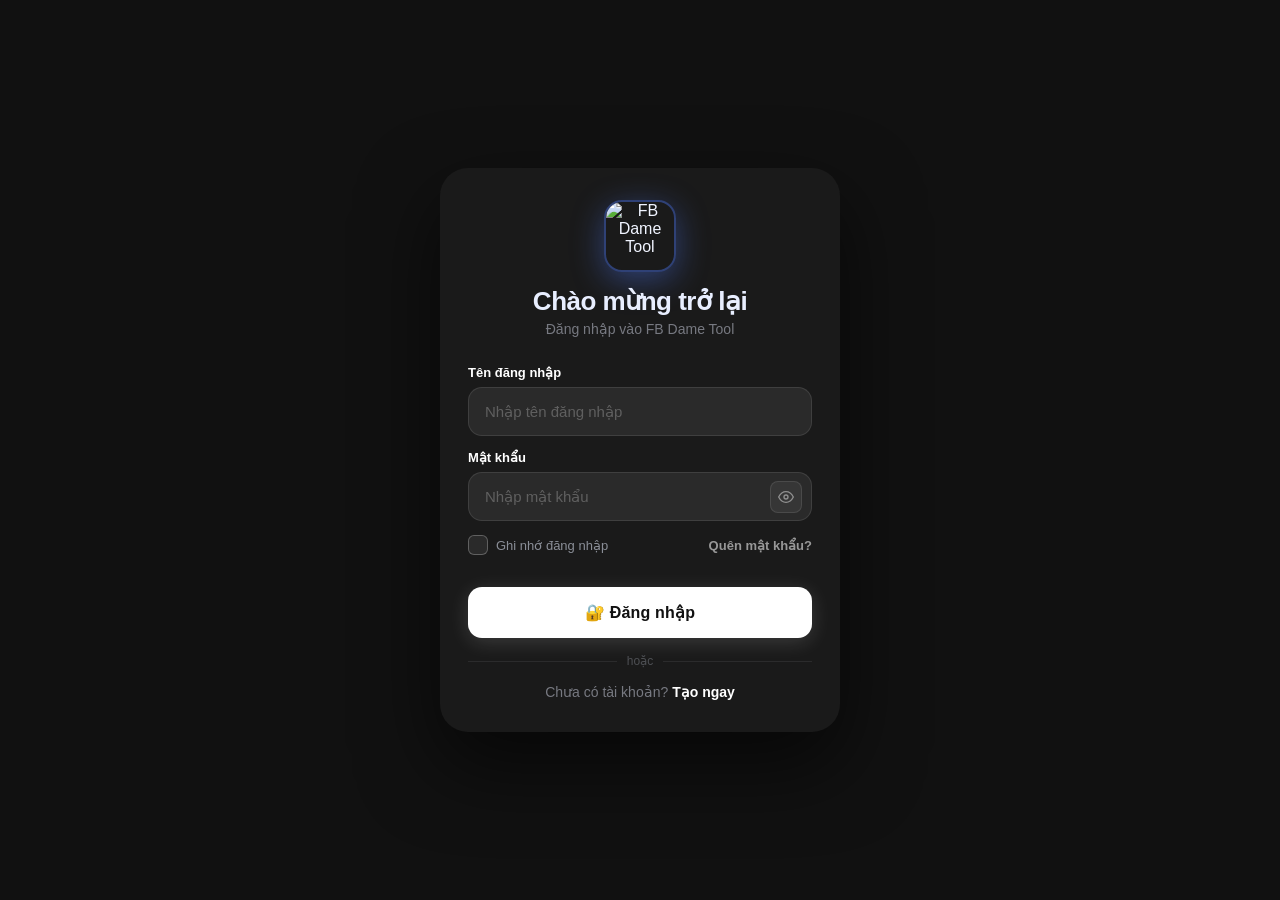
==== commit f79c9a10: "Add files via upload" ====
--- a/static/index.html
+++ b/static/index.html
@@ -21,16 +21,29 @@
 <meta name="author" content="Nguyễn Hoàng Khánh Nam (Dzi Meo Meo)">
 <link rel="icon" href="https://i.imgur.com/1qYFul7.jpeg" type="image/jpeg">
 <link rel="stylesheet" href="/static/style.css?v=20">
+<!-- hCaptcha -->
+<script src="https://js.hcaptcha.com/1/api.js?onload=hcaptchaOnLoad&render=explicit" async defer></script>
 <script>
-// Anti-flash: ẩn auth ngay nếu có token
+  window._hcapLoginId = null;
+  window._hcapRegId   = null;
+  window.hcaptchaOnLoad = function(){
+    window._hcapLoginId = hcaptcha.render('hcap-login', {
+      sitekey: '91fc5d1c-75a6-4564-abc4-43a63ee2a464',
+      theme: 'dark'
+    });
+    window._hcapRegId = hcaptcha.render('hcap-reg', {
+      sitekey: '91fc5d1c-75a6-4564-abc4-43a63ee2a464',
+      theme: 'dark'
+    });
+  };
+</script>
+<script>
+// Anti-flash: ẩn auth ngay nếu có token — chạy trước khi render body
 (function(){
   var rm = localStorage.getItem('zct_remember')==='1';
   var tok = rm ? localStorage.getItem('zct_token') : sessionStorage.getItem('zct_token');
   if(tok){
-    document.addEventListener('DOMContentLoaded',function(){
-      var a=document.getElementById('auth-screen');
-      if(a) a.style.display='none';
-    });
+    document.write('<style>#auth-screen{display:none!important}</style>');
   }
 })();
 </script>
@@ -44,114 +57,138 @@
 <!-- ═══════════════════════════════════════════════════════
      AUTH SCREEN
 ════════════════════════════════════════════════════════ -->
-<div id="auth-screen">
-  <div class="auth-card-new">
-
-    <!-- ── LOGO ── -->
+<div id="auth-screen" style="display:flex;flex-direction:column;align-items:center;justify-content:center;min-height:100vh;padding:20px;position:fixed;inset:0;z-index:9999;background:#111">
+
+
+  <div class="dzi-auth-card">
+    <!-- Logo -->
     <div style="text-align:center;margin-bottom:28px">
-      <div class="rainbow-logo-wrap" style="display:inline-block;margin-bottom:14px">
-        <img src="https://i.imgur.com/vIkYA9e.jpeg" class="rainbow-logo-img" alt="FB Dame Tool" style="width:72px;height:72px;border-radius:18px;object-fit:cover">
-      </div>
-      <div id="auth-title-login" style="font-size:26px;font-weight:800;color:#fff;letter-spacing:-.5px">Chào mừng trở lại</div>
-      <div id="auth-title-register" style="font-size:26px;font-weight:800;color:#fff;letter-spacing:-.5px;display:none">Tạo tài khoản</div>
-      <div id="auth-sub-login" style="font-size:14px;color:rgba(255,255,255,.45);margin-top:4px">Đăng nhập vào tài khoản của bạn</div>
-      <div id="auth-sub-register" style="font-size:14px;color:rgba(255,255,255,.45);margin-top:4px;display:none">Điền thông tin để đăng ký</div>
-    </div>
-    <!-- tabs ẩn, giữ để switchAuthTab không lỗi -->
-    <div style="display:none">
-      <div id="tab-login-btn"></div>
-      <div id="tab-reg-btn"></div>
-    </div>
+      <div style="display:inline-flex;align-items:center;justify-content:center;width:72px;height:72px;border-radius:18px;overflow:hidden;margin-bottom:14px;box-shadow:0 8px 32px rgba(79,124,255,.4);border:2px solid rgba(79,124,255,.4)">
+        <img src="https://i.imgur.com/vIkYA9e.jpeg" alt="FB Dame Tool" style="width:100%;height:100%;object-fit:cover">
+      </div>
+      <div id="auth-title-login" style="font-size:26px;font-weight:800;color:#e8eeff;letter-spacing:-.5px">Chào mừng trở lại</div>
+      <div id="auth-title-register" style="font-size:26px;font-weight:800;color:#e8eeff;letter-spacing:-.5px;display:none">Tạo tài khoản</div>
+      <div id="auth-sub-login" style="font-size:14px;color:rgba(232,238,255,.45);margin-top:4px">Đăng nhập vào FB Dame Tool</div>
+      <div id="auth-sub-register" style="font-size:14px;color:rgba(232,238,255,.45);margin-top:4px;display:none">Điền thông tin để đăng ký</div>
+    </div>
+    <!-- hidden tab stubs for switchAuthTab() compat -->
+    <div style="display:none"><div id="tab-login-btn"></div><div id="tab-reg-btn"></div></div>
 
     <!-- ══ LOGIN FORM ══ -->
     <div id="auth-login-form" style="display:flex;flex-direction:column;gap:14px">
-      <!-- Username -->
-      <div>
-        <div class="auth-field-label-new">Tên đăng nhập</div>
-        <input class="auth-input-new" id="login-user" type="text" placeholder="Nhập tên đăng nhập" autocomplete="username"
-          onkeydown="if(event.key==='Enter'){document.getElementById('login-pass').focus()}">
-      </div>
-      <!-- Password -->
-      <div>
-        <div class="auth-field-label-new">Mật khẩu</div>
-        <div style="position:relative">
-          <input class="auth-input-new" id="login-pass" type="password" placeholder="Nhập mật khẩu" autocomplete="current-password"
-            style="padding-right:48px"
-            onkeydown="if(event.key==='Enter')doLogin()">
-          <button type="button" class="pw-eye-btn" onclick="togglePw('login-pass',this)" title="Hiện/ẩn mật khẩu" aria-label="Hiện/ẩn mật khẩu">
-            <svg class="eye-icon" viewBox="0 0 24 24" fill="none" stroke="currentColor" stroke-width="2" stroke-linecap="round" stroke-linejoin="round"><path d="M1 12s4-8 11-8 11 8 11 8-4 8-11 8-11-8-11-8z"/><circle cx="12" cy="12" r="3"/></svg>
-            <svg class="eye-off-icon" viewBox="0 0 24 24" fill="none" stroke="currentColor" stroke-width="2" stroke-linecap="round" stroke-linejoin="round" style="display:none"><path d="M17.94 17.94A10.07 10.07 0 0 1 12 20c-7 0-11-8-11-8a18.45 18.45 0 0 1 5.06-5.94"/><path d="M9.9 4.24A9.12 9.12 0 0 1 12 4c7 0 11 8 11 8a18.5 18.5 0 0 1-2.16 3.19"/><line x1="1" y1="1" x2="23" y2="23"/></svg>
-          </button>
-        </div>
-      </div>
-      <!-- Remember + Forgot -->
-      <div style="display:flex;align-items:center;justify-content:space-between">
-        <div class="remember-row" id="remember-row" onclick="toggleRemember()" style="user-select:none;margin:0">
-          <div class="remember-check-new" id="remember-check"></div>
-          <span style="font-size:13px;color:rgba(255,255,255,.55)">Ghi nhớ đăng nhập</span>
-        </div>
-        <span onclick="openForgotModal()" style="font-size:13px;font-weight:700;color:rgba(255,255,255,.55);cursor:pointer">Quên mật khẩu?</span>
-      </div>
-      <!-- Error -->
-      <div class="auth-err" id="login-err"></div>
-
-      <!-- Login button -->
-      <button class="auth-btn-new" id="login-btn" type="button" onclick="doLogin()">Đăng nhập</button>
+      <!-- Step 1: user/pass/hcaptcha -->
+      <div id="login-step1">
+        <div style="display:flex;flex-direction:column;gap:14px">
+          <div>
+            <div class="dzi-field-label">Tên đăng nhập</div>
+            <input class="dzi-input" id="login-user" type="text" placeholder="Nhập tên đăng nhập" autocomplete="username"
+              onkeydown="if(event.key==='Enter')document.getElementById('login-pass').focus()">
+          </div>
+          <div>
+            <div class="dzi-field-label">Mật khẩu</div>
+            <div style="position:relative">
+              <input class="dzi-input" id="login-pass" type="password" placeholder="Nhập mật khẩu" autocomplete="current-password"
+                style="padding-right:48px" onkeydown="if(event.key==='Enter')doLoginSendOtp()">
+              <button type="button" class="dzi-pw-eye" onclick="togglePw('login-pass',this)">
+                <svg class="eye-icon" viewBox="0 0 24 24" fill="none" stroke="currentColor" stroke-width="2" stroke-linecap="round" stroke-linejoin="round"><path d="M1 12s4-8 11-8 11 8 11 8-4 8-11 8-11-8-11-8z"/><circle cx="12" cy="12" r="3"/></svg>
+                <svg class="eye-off-icon" style="display:none" viewBox="0 0 24 24" fill="none" stroke="currentColor" stroke-width="2" stroke-linecap="round" stroke-linejoin="round"><path d="M17.94 17.94A10.07 10.07 0 0 1 12 20c-7 0-11-8-11-8a18.45 18.45 0 0 1 5.06-5.94"/><path d="M9.9 4.24A9.12 9.12 0 0 1 12 4c7 0 11 8 11 8a18.5 18.5 0 0 1-2.16 3.19"/><line x1="1" y1="1" x2="23" y2="23"/></svg>
+              </button>
+            </div>
+          </div>
+          <div style="display:flex;align-items:center;justify-content:space-between">
+            <div style="display:flex;align-items:center;gap:8px;cursor:pointer;user-select:none" onclick="toggleRemember()">
+              <div class="dzi-remember-check" id="remember-check"></div>
+              <span style="font-size:13px;color:rgba(232,238,255,.55)">Ghi nhớ đăng nhập</span>
+            </div>
+            <span onclick="openForgotModal()" style="font-size:13px;font-weight:700;color:rgba(255,255,255,.55);cursor:pointer">Quên mật khẩu?</span>
+          </div>
+          <div class="dzi-auth-err" id="login-err"></div>
+          <!-- hCaptcha widget for login -->
+          <div id="hcap-login" style="margin-bottom:4px"></div>
+          <button class="dzi-auth-btn" id="login-btn" type="button" onclick="doLoginSendOtp()">🔐 Đăng nhập</button>
+        </div>
+      </div>
+
+      <!-- Step 2: OTP (user thường) -->
+      <div id="login-step2" style="display:none;flex-direction:column;gap:10px">
+        <p id="login-otp-hint" style="font-size:13px;color:rgba(232,238,255,.55);text-align:center;margin:0;line-height:1.5">📨 Xin vui lòng kiểm tra thư của <b id="login-otp-email-hint" style="color:#fff"></b> để lấy mã</p>
+        <div class="dzi-otp-timer">
+          ⏱ Còn lại: <span class="dzi-otp-timer-val" id="login-otp-timer-val">5:00</span>
+          <span class="dzi-otp-bar"><span class="dzi-otp-fill" id="login-otp-bar-fill" style="width:100%"></span></span>
+        </div>
+        <input class="dzi-input" id="login-otp" type="text" maxlength="6" placeholder="Nhập OTP 6 số"
+          style="letter-spacing:8px;font-size:20px;text-align:center" onkeydown="if(event.key==='Enter')doLoginVerifyOtp()">
+        <div class="dzi-auth-err" id="login-otp-err"></div>
+        <button class="dzi-auth-btn" id="login-otp-btn" onclick="doLoginVerifyOtp()">✅ Xác minh & Đăng nhập</button>
+        <div style="text-align:center">
+          <span onclick="doLoginSendOtp(true)" style="color:rgba(255,255,255,.5);font-size:12px;cursor:pointer">🔄 Gửi lại OTP</span>
+          &nbsp;·&nbsp;
+          <span onclick="loginBackToStep1()" style="color:rgba(232,238,255,.4);font-size:12px;cursor:pointer">← Quay lại</span>
+        </div>
+      </div>
+
       <!-- Divider -->
       <div style="display:flex;align-items:center;gap:10px;margin:2px 0">
-        <div style="flex:1;height:1px;background:rgba(255,255,255,.1)"></div>
-        <div style="font-size:12px;color:rgba(255,255,255,.3)">hoặc</div>
-        <div style="flex:1;height:1px;background:rgba(255,255,255,.1)"></div>
-      </div>
-      <!-- Switch to register -->
-      <div style="text-align:center;font-size:14px;color:rgba(255,255,255,.45)">
+        <div style="flex:1;height:1px;background:rgba(232,238,255,.08)"></div>
+        <div style="font-size:12px;color:rgba(232,238,255,.25)">hoặc</div>
+        <div style="flex:1;height:1px;background:rgba(232,238,255,.08)"></div>
+      </div>
+      <div style="text-align:center;font-size:14px;color:rgba(232,238,255,.45)">
         Chưa có tài khoản? <span onclick="switchAuthTab('register')" style="color:#fff;font-weight:700;cursor:pointer">Tạo ngay</span>
       </div>
     </div>
 
     <!-- ══ REGISTER FORM ══ -->
     <div id="auth-register-form" style="display:none;flex-direction:column;gap:14px">
-      <div>
-        <div class="auth-field-label-new">Tên đăng nhập</div>
-        <input class="auth-input-new" id="reg-user" type="text" placeholder="Tối thiểu 6 ký tự" autocomplete="username">
-      </div>
-      <div>
-        <div class="auth-field-label-new">Mật khẩu</div>
-        <input class="auth-input-new" id="reg-pass" type="password" placeholder="Tối thiểu 6 ký tự" autocomplete="new-password">
-      </div>
-      <div>
-        <div class="auth-field-label-new">Gmail</div>
-        <input class="auth-input-new" id="reg-email" type="email" placeholder="example@gmail.com" onkeydown="if(event.key==='Enter')doRegisterSendOtp()">
-      </div>
-      <!-- CAPTCHA -->
-      <div>
-
-      </div>
-      <div class="auth-err" id="reg-err"></div>
-      <!-- Step 1 -->
+      <!-- Step 1: thông tin + hcaptcha -->
       <div id="reg-step1">
-        <button class="auth-btn-new" id="reg-btn" onclick="doRegisterSendOtp()">Gửi mã OTP xác minh</button>
+        <div style="display:flex;flex-direction:column;gap:14px">
+          <div>
+            <div class="dzi-field-label">Tên đăng nhập</div>
+            <input class="dzi-input" id="reg-user" type="text" placeholder="Tối thiểu 6 ký tự" autocomplete="username">
+          </div>
+          <div>
+            <div class="dzi-field-label">Mật khẩu</div>
+            <div style="position:relative">
+              <input class="dzi-input" id="reg-pass" type="password" placeholder="Tối thiểu 6 ký tự" autocomplete="new-password" style="padding-right:48px">
+              <button type="button" class="dzi-pw-eye" onclick="togglePw('reg-pass',this)">
+                <svg class="eye-icon" viewBox="0 0 24 24" fill="none" stroke="currentColor" stroke-width="2" stroke-linecap="round" stroke-linejoin="round"><path d="M1 12s4-8 11-8 11 8 11 8-4 8-11 8-11-8-11-8z"/><circle cx="12" cy="12" r="3"/></svg>
+                <svg class="eye-off-icon" style="display:none" viewBox="0 0 24 24" fill="none" stroke="currentColor" stroke-width="2" stroke-linecap="round" stroke-linejoin="round"><path d="M17.94 17.94A10.07 10.07 0 0 1 12 20c-7 0-11-8-11-8a18.45 18.45 0 0 1 5.06-5.94"/><path d="M9.9 4.24A9.12 9.12 0 0 1 12 4c7 0 11 8 11 8a18.5 18.5 0 0 1-2.16 3.19"/><line x1="1" y1="1" x2="23" y2="23"/></svg>
+              </button>
+            </div>
+          </div>
+          <div>
+            <div class="dzi-field-label">Gmail</div>
+            <input class="dzi-input" id="reg-email" type="email" placeholder="example@gmail.com"
+              onkeydown="if(event.key==='Enter')doRegisterSendOtp()">
+          </div>
+          <div class="dzi-auth-err" id="reg-err"></div>
+          <!-- hCaptcha widget for register -->
+          <div id="hcap-reg" style="margin-bottom:4px"></div>
+          <button class="dzi-auth-btn" id="reg-btn" onclick="doRegisterSendOtp()">📧 Gửi mã OTP xác minh</button>
+        </div>
       </div>
       <!-- Step 2: OTP -->
       <div id="reg-step2" style="display:none;flex-direction:column;gap:10px">
-        <p style="font-size:12px;color:rgba(255,255,255,.45);text-align:center;margin:0">📨 Mã OTP đã gửi về Gmail của bạn</p>
-        <div class="otp-timer" id="reg-otp-timer-wrap">
-          ⏱ Còn lại: <span class="otp-timer-val" id="reg-otp-timer-val">5:00</span>
-          <span class="otp-timer-bar"><span class="otp-timer-fill" id="reg-otp-bar-fill" style="width:100%"></span></span>
-        </div>
-        <input class="auth-input-new" id="reg-otp" type="text" maxlength="6" placeholder="Nhập OTP 6 số" style="letter-spacing:8px;font-size:20px;text-align:center">
-        <button class="auth-btn-new" id="reg-otp-btn" onclick="doRegisterVerify()">✅ Xác minh & Đăng ký</button>
+        <p style="font-size:12px;color:rgba(232,238,255,.45);text-align:center;margin:0">📨 Mã OTP đã gửi về Gmail của bạn</p>
+        <div class="dzi-otp-timer">
+          ⏱ Còn lại: <span class="dzi-otp-timer-val" id="reg-otp-timer-val">5:00</span>
+          <span class="dzi-otp-bar"><span class="dzi-otp-fill" id="reg-otp-bar-fill" style="width:100%"></span></span>
+        </div>
+        <input class="dzi-input" id="reg-otp" type="text" maxlength="6" placeholder="Nhập OTP 6 số"
+          style="letter-spacing:8px;font-size:20px;text-align:center">
+        <button class="dzi-auth-btn" id="reg-otp-btn" onclick="doRegisterVerify()">✅ Xác minh & Đăng ký</button>
         <div style="text-align:center">
           <span onclick="doRegisterSendOtp()" style="color:rgba(255,255,255,.5);font-size:12px;cursor:pointer">🔄 Gửi lại OTP</span>
         </div>
       </div>
       <!-- Switch to login -->
       <div style="display:flex;align-items:center;gap:10px;margin:2px 0">
-        <div style="flex:1;height:1px;background:rgba(255,255,255,.1)"></div>
-        <div style="font-size:12px;color:rgba(255,255,255,.3)">hoặc</div>
-        <div style="flex:1;height:1px;background:rgba(255,255,255,.1)"></div>
-      </div>
-      <div style="text-align:center;font-size:14px;color:rgba(255,255,255,.45)">
+        <div style="flex:1;height:1px;background:rgba(232,238,255,.08)"></div>
+        <div style="font-size:12px;color:rgba(232,238,255,.25)">hoặc</div>
+        <div style="flex:1;height:1px;background:rgba(232,238,255,.08)"></div>
+      </div>
+      <div style="text-align:center;font-size:14px;color:rgba(232,238,255,.45)">
         Đã có tài khoản? <span onclick="switchAuthTab('login')" style="color:#fff;font-weight:700;cursor:pointer">Đăng nhập</span>
       </div>
     </div>
@@ -241,7 +278,7 @@
       <span class="sb-item-icon" style="background:rgba(255,100,0,.15)"><svg viewBox="0 0 24 24" fill="none" stroke="#ff6d00" stroke-width="2" stroke-linecap="round" stroke-linejoin="round"><path d="M20 7H4a2 2 0 0 0-2 2v6a2 2 0 0 0 2 2h16a2 2 0 0 0 2-2V9a2 2 0 0 0-2-2z"/><path d="M16 21V5a2 2 0 0 0-2-2h-4a2 2 0 0 0-2 2v16"/></svg></span>
       🔥 Tạo Hot Deal
     </div>
-    <div class="sb-item" id="sb-admin-notif-item" onclick="closeMenu();setTimeout(openAdminNotifModal,300)" style="background:linear-gradient(135deg,rgba(255,152,0,.06),transparent);border-left:2px solid rgba(255,152,0,.4)">
+    <div class="sb-item" id="sb-admin-notif-item" onclick="event.stopPropagation();closeMenu();setTimeout(openAdminNotifModal,150)" style="background:linear-gradient(135deg,rgba(255,152,0,.06),transparent);border-left:2px solid rgba(255,152,0,.4)">
       <span class="sb-item-icon" style="background:rgba(255,152,0,.15)"><svg viewBox="0 0 24 24" fill="none" stroke="#ff9800" stroke-width="2" stroke-linecap="round" stroke-linejoin="round"><path d="M18 8A6 6 0 0 0 6 8c0 7-3 9-3 9h18s-3-2-3-9"/><path d="M13.73 21a2 2 0 0 1-3.46 0"/></svg></span>
       📢 Tạo thông báo
     </div>
@@ -1428,21 +1465,23 @@
   </div>
 </div>
 
-<script src="/static/globals.js?v=20"></script>
-<script src="/static/captcha.js?v=20"></script>
-<script src="/static/auth.js?v=20"></script>
-<script src="/static/dame.js?v=20"></script>
-<script src="/static/history.js?v=20"></script>
-<script src="/static/balance.js?v=20"></script>
-<script src="/static/admin.js?v=20"></script>
-<script src="/static/deposit.js?v=20"></script>
-<script src="/static/vps.js?v=20"></script>
-<script src="/static/utils.js?v=20"></script>
-<script src="/static/wizard.js?v=20"></script>
-<script src="/static/server_list.js?v=20"></script>
-<script src="/static/server_detail.js?v=20"></script>
-<script src="/static/init.js?v=20"></script>
-<script src="/static/screenshot.js?v=20"></script>
+<script src="/static/globals.js?v=24"></script>
+<script src="/static/app.js?v=24"></script>
+<script src="/static/captcha.js?v=24"></script>
+<script src="/static/auth.js?v=24"></script>
+<script src="/static/dame.js?v=24"></script>
+<script src="/static/history.js?v=24"></script>
+<script src="/static/balance.js?v=24"></script>
+<script src="/static/admin.js?v=24"></script>
+<script src="/static/deposit.js?v=24"></script>
+<script src="/static/vps.js?v=24"></script>
+<script src="/static/utils.js?v=24"></script>
+<script src="/static/wizard.js?v=24"></script>
+<script src="/static/server_list.js?v=24"></script>
+<script src="/static/server_detail.js?v=24"></script>
+<script src="/static/notifications.js?v=24"></script>
+<script src="/static/init.js?v=24"></script>
+<script src="/static/screenshot.js?v=24"></script>
 
 <!-- DEPOSIT HISTORY STANDALONE MODAL -->
 <div class="modal-overlay" id="deposit-hist-standalone-modal" onclick="if(event.target===this)closeModal('deposit-hist-standalone-modal')">
@@ -1560,7 +1599,7 @@
   </div>
 </div>
 
-<script src="/static/chat.js?v=20"></script>
+<script src="/static/chat.js?v=24"></script>
 <!-- ══════════════════════════════════════════════════════
      POSTS FEED MODAL
 ══════════════════════════════════════════════════════ -->
@@ -1653,9 +1692,8 @@
   </div>
 </div>
 
-<script src="/static/posts.js?v=20"></script>
-<script src="/static/hotdeal.js?v=20"></script>
-<script src="/static/notifications.js?v=20"></script>
+<script src="/static/posts.js?v=24"></script>
+<script src="/static/hotdeal.js?v=24"></script>
 
 <!-- LIGHTBOX VIEWER -->
 <div id="lightbox-overlay" onclick="closeLightbox()" style="display:none;position:fixed;inset:0;z-index:99000;background:rgba(0,0,0,.92);align-items:center;justify-content:center;flex-direction:column">
--- a/static/style.css
+++ b/static/style.css
@@ -515,3 +515,25 @@
 .dep-amt-btn:hover,.dep-amt-btn.selected{border-color:rgba(255,255,255,.4);background:rgba(255,255,255,.1);color:#fff}
 /* Support btn */
 .support-btn:hover{border-color:rgba(255,255,255,.3);background:rgba(255,255,255,.06)}
+
+/* ── Auth UI (layout webphim, màu trắng đen web gốc) ── */
+.dzi-auth-card{width:100%;max-width:400px;background:#1a1a1a;border-radius:28px;padding:32px 28px;box-shadow:0 32px 80px rgba(0,0,0,.6);position:relative;z-index:1}
+.dzi-field-label{font-size:13px;font-weight:700;color:#fff;margin-bottom:7px}
+.dzi-input{width:100%;padding:15px 16px;background:rgba(255,255,255,.07);border:1.5px solid rgba(255,255,255,.1);border-radius:14px;font-size:15px;color:#fff;outline:none;font-family:inherit;box-sizing:border-box;transition:border-color .2s,background .2s}
+.dzi-input:focus{border-color:rgba(255,255,255,.4);background:rgba(255,255,255,.1)}
+.dzi-input::placeholder{color:rgba(255,255,255,.25)}
+.dzi-input:-webkit-autofill,.dzi-input:-webkit-autofill:focus{-webkit-box-shadow:0 0 0 1000px #252525 inset!important;-webkit-text-fill-color:#fff!important;border-color:rgba(255,255,255,.2)!important;caret-color:#fff}
+.dzi-auth-btn{width:100%;padding:16px;border:none;border-radius:14px;font-size:16px;font-weight:800;cursor:pointer;background:#fff;color:#111;box-shadow:0 4px 20px rgba(255,255,255,.15);transition:opacity .15s,transform .15s;font-family:inherit;letter-spacing:.2px}
+.dzi-auth-btn:hover{opacity:.92;transform:translateY(-1px)}
+.dzi-auth-btn:disabled{opacity:.4;cursor:not-allowed;transform:none}
+.dzi-auth-err{background:rgba(255,82,82,.12);border:1px solid rgba(255,82,82,.3);border-radius:10px;padding:10px 14px;font-size:13px;color:#ff5252;display:none}
+.dzi-pw-eye{position:absolute;right:10px;top:50%;transform:translateY(-50%);background:rgba(255,255,255,.06);border:1px solid rgba(255,255,255,.1);border-radius:8px;cursor:pointer;width:32px;height:32px;display:flex;align-items:center;justify-content:center;color:rgba(255,255,255,.45);transition:all .18s;padding:0}
+.dzi-pw-eye svg{width:16px;height:16px}
+.dzi-pw-eye:hover{background:rgba(255,255,255,.15);border-color:rgba(255,255,255,.4);color:#fff}
+.dzi-pw-eye.active{background:rgba(255,255,255,.18);border-color:rgba(255,255,255,.5);color:#fff}
+.dzi-remember-check{width:20px;height:20px;border-radius:6px;border:1.5px solid rgba(255,255,255,.25);background:rgba(255,255,255,.07);flex-shrink:0;display:flex;align-items:center;justify-content:center;transition:all .15s;font-size:12px}
+.dzi-remember-check.checked{background:#fff;border-color:#fff;color:#111}
+.dzi-otp-timer{display:flex;align-items:center;justify-content:center;gap:8px;font-size:13px;color:rgba(255,255,255,.45);margin-bottom:8px}
+.dzi-otp-timer-val{font-weight:800;font-variant-numeric:tabular-nums;color:#fff}
+.dzi-otp-bar{width:100px;height:4px;background:rgba(255,255,255,.12);border-radius:2px;overflow:hidden;display:inline-block}
+.dzi-otp-fill{height:100%;border-radius:2px;background:rgba(255,255,255,.7);transition:width 1s linear}
